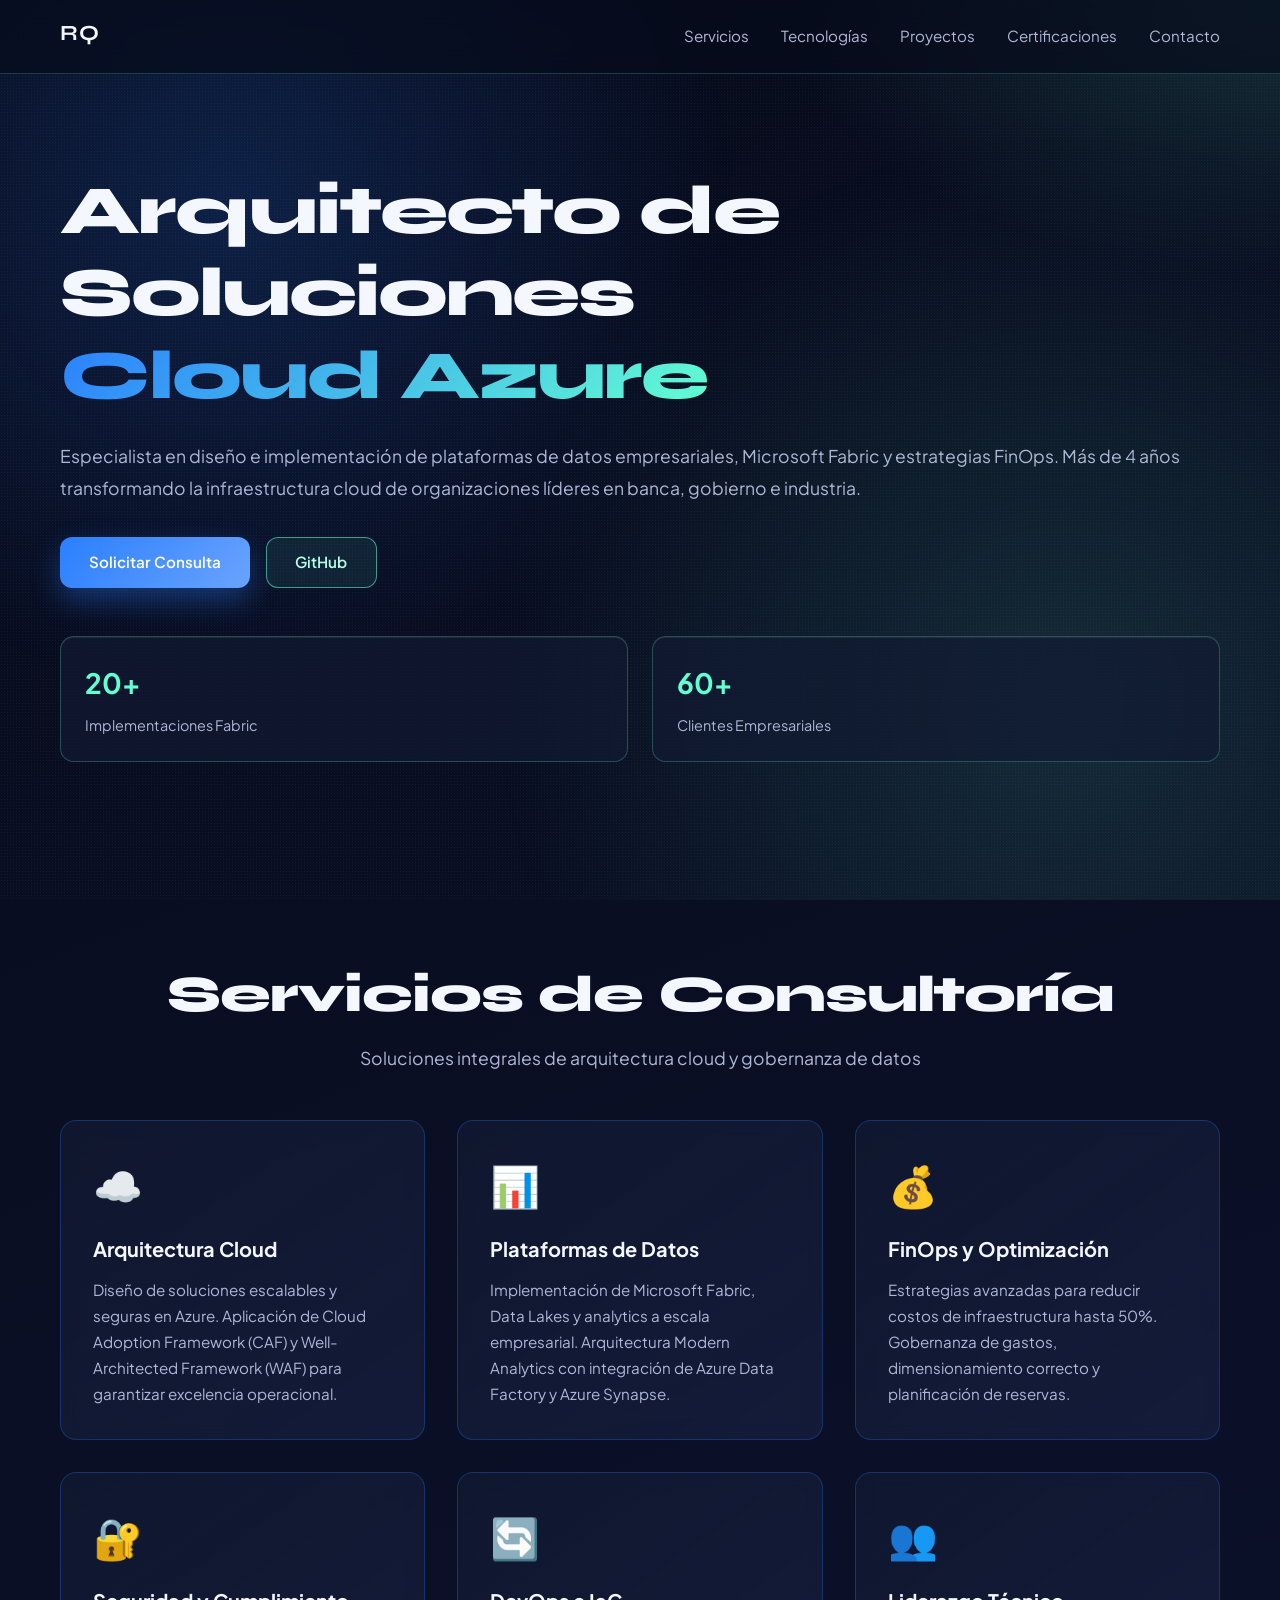
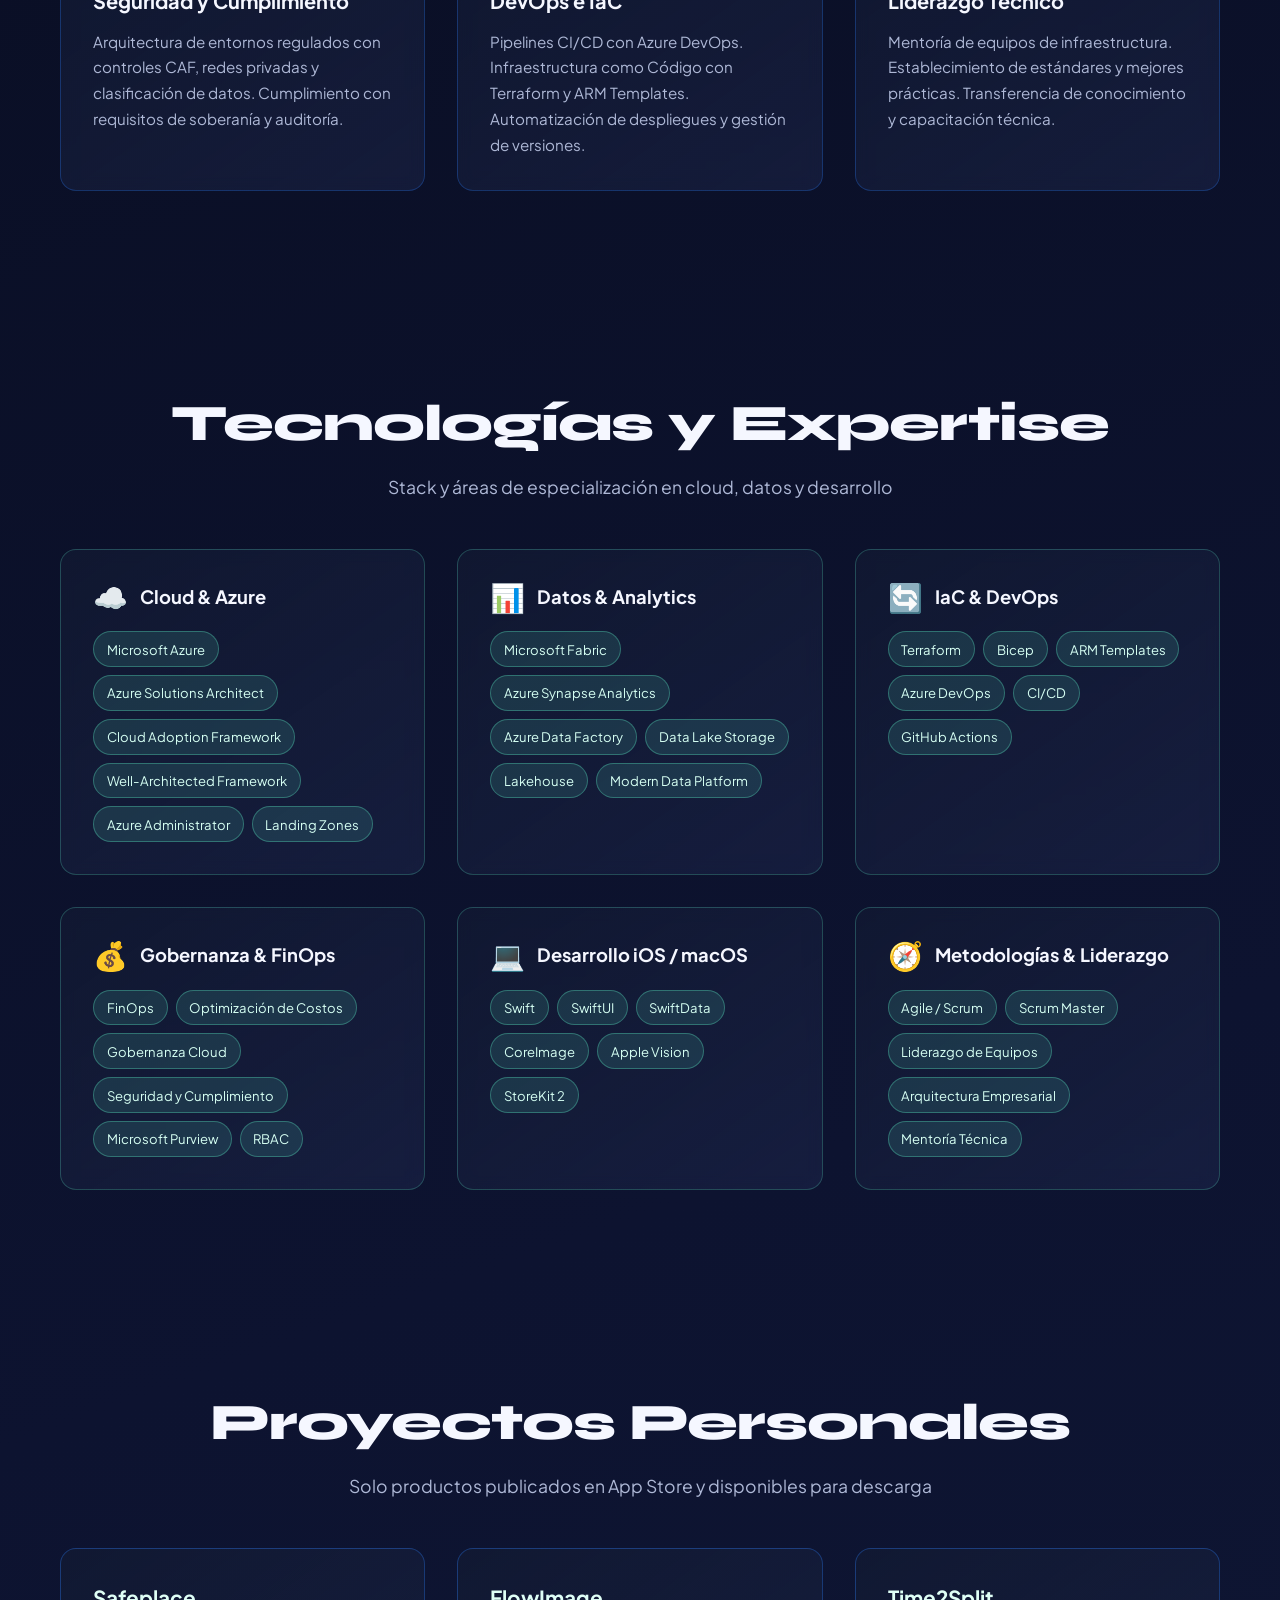
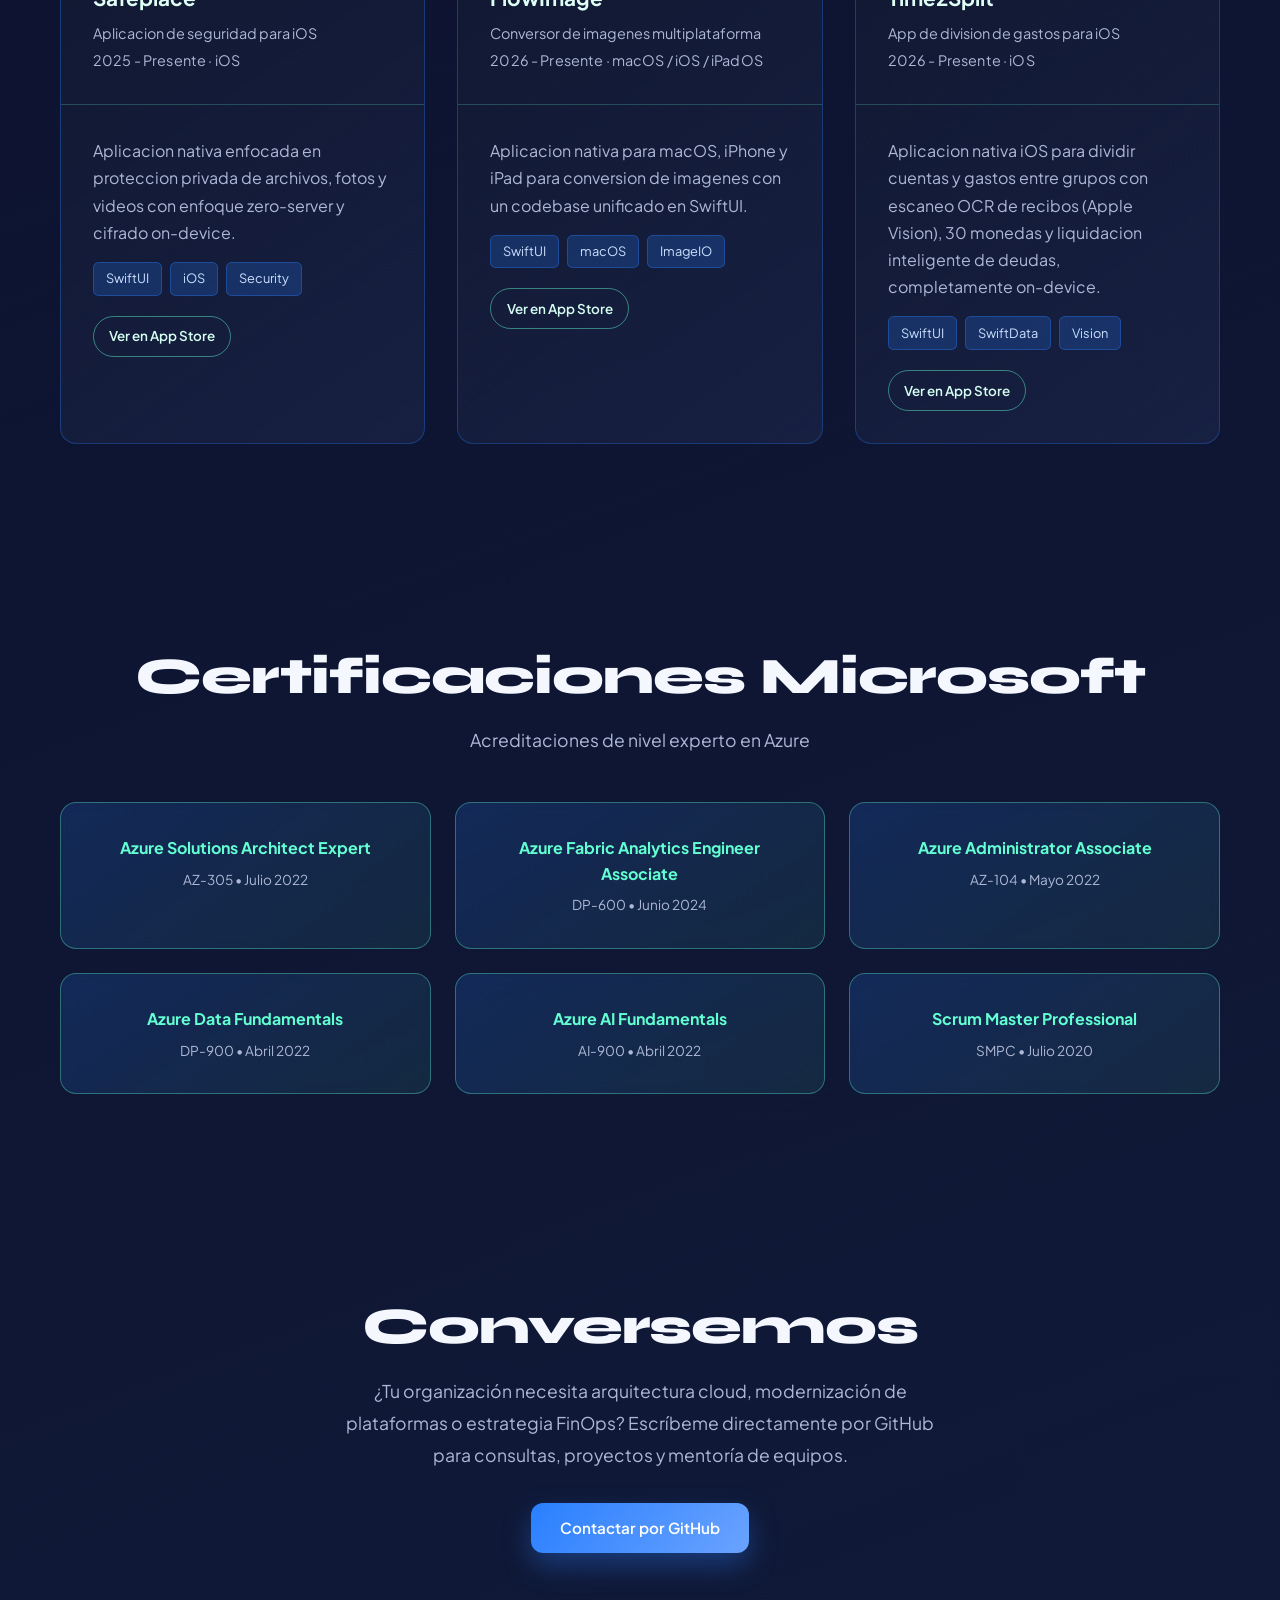
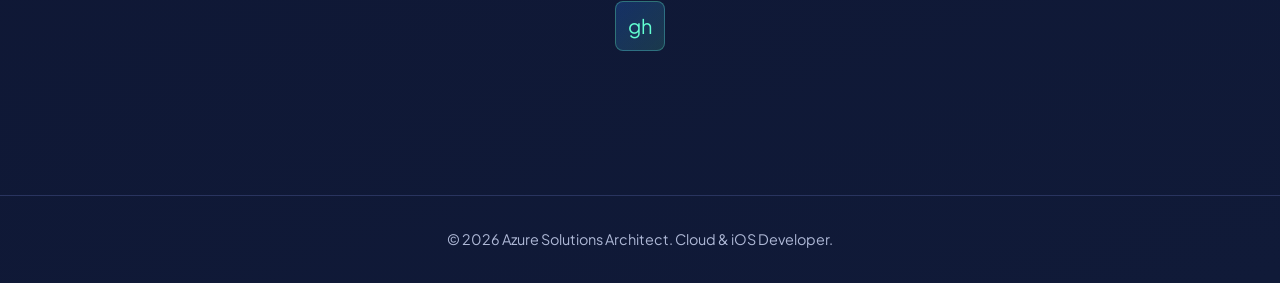
==== index.html @ e4e9d20b "Portfolio - Azure Solutions Architect & iOS Developer" ====
<!DOCTYPE html>
<html lang="es">
<head>
    <meta charset="UTF-8">
    <meta name="viewport" content="width=device-width, initial-scale=1.0">
    <meta name="description" content="Azure Solutions Architect. Diseño de plataformas de datos, Microsoft Fabric, FinOps y estrategia cloud empresarial.">
    <meta name="keywords" content="Azure, Cloud Architecture, Microsoft Fabric, Data Platform, FinOps, Cloud Consultant, Consultor Azure">
    <meta name="author" content="Rodriqe">
    <meta name="robots" content="index, follow">

    <title>Azure Solutions Architect | Cloud &amp; iOS Developer</title>
    <link rel="preconnect" href="https://fonts.googleapis.com">
    <link rel="preconnect" href="https://fonts.gstatic.com" crossorigin>
    <link href="https://fonts.googleapis.com/css2?family=Plus+Jakarta+Sans:wght@400;500;600;700;800&family=Syne:wght@600;700;800&display=swap" rel="stylesheet">
    <link rel="stylesheet" href="assets/css/styles.css">
</head>
<body>
    <a href="#services" class="skip-link">Saltar al contenido principal</a>
    <!-- Navigation -->
    <header>
        <div class="container">
            <nav aria-label="Navegacion principal">
                <a href="#" class="logo">RQ</a>
                <ul>
                    <li><a href="#services">Servicios</a></li>
                    <li><a href="#tech">Tecnologías</a></li>
                    <li><a href="#projects">Proyectos</a></li>
                    <li><a href="#certs">Certificaciones</a></li>
                    <li><a href="#contact">Contacto</a></li>
                </ul>
            </nav>
        </div>
    </header>

    <!-- Hero Section -->
    <section class="hero">
        <div class="container hero-grid">
            <div class="hero-content fade-in">
                <h1>
                    Arquitecto de Soluciones <span class="highlight">Cloud Azure</span>
                </h1>
                <p class="hero-description">
                    Especialista en diseño e implementación de plataformas de datos empresariales, Microsoft Fabric y estrategias FinOps. Más de 4 años transformando la infraestructura cloud de organizaciones líderes en banca, gobierno e industria.
                </p>
                <div class="cta-buttons">
                    <a href="#contact" class="btn btn-primary">Solicitar Consulta</a>
                    <a href="https://github.com/Rodriqe" class="btn btn-secondary" target="_blank" rel="noopener noreferrer">GitHub</a>
                </div>
                <div class="stats">
                    <div class="stat">
                        <div class="stat-number">20+</div>
                        <div class="stat-label">Implementaciones Fabric</div>
                    </div>
                    <div class="stat">
                        <div class="stat-number">60+</div>
                        <div class="stat-label">Clientes Empresariales</div>
                    </div>
                </div>
            </div>
        </div>
    </section>

    <!-- Services Section -->
    <section class="services" id="services">
        <div class="container">
            <h2 class="section-title">Servicios de Consultoría</h2>
            <p class="section-subtitle">Soluciones integrales de arquitectura cloud y gobernanza de datos</p>
            
            <div class="services-grid" id="servicesGrid">
                <!-- Generado por JavaScript desde config.json -->
            </div>
        </div>
    </section>

    <!-- Tech Stack Section -->
    <section class="tech" id="tech">
        <div class="container">
            <h2 class="section-title">Tecnologías y Expertise</h2>
            <p class="section-subtitle">Stack y áreas de especialización en cloud, datos y desarrollo</p>

            <div class="tech-grid" id="techGrid">
                <!-- Generado por JavaScript desde config.js -->
            </div>
        </div>
    </section>

    <!-- Projects Section -->
    <section class="projects" id="projects">
        <div class="container">
            <h2 class="section-title">Proyectos Personales</h2>
            <p class="section-subtitle">Solo productos publicados en App Store y disponibles para descarga</p>
            
            <div class="projects-grid" id="projectsGrid">
                <!-- Generado por JavaScript desde config.json -->
            </div>
        </div>
    </section>

    <!-- Certifications Section -->
    <section class="certifications" id="certs">
        <div class="container">
            <h2 class="section-title">Certificaciones Microsoft</h2>
            <p class="section-subtitle">Acreditaciones de nivel experto en Azure</p>
            
            <div class="certs-grid" id="certsGrid">
                <!-- Generado por JavaScript desde config.json -->
            </div>
        </div>
    </section>

    <!-- Contact Section -->
    <section class="contact" id="contact">
        <div class="container">
            <div class="contact-content fade-in">
                <h2 class="section-title">Conversemos</h2>
                <p>
                    ¿Tu organización necesita arquitectura cloud, modernización de plataformas o estrategia FinOps? Escríbeme directamente por GitHub para consultas, proyectos y mentoría de equipos.
                </p>
                <div class="cta-buttons contact-actions">
                    <a href="https://github.com/Rodriqe" class="btn btn-primary" target="_blank" rel="noopener noreferrer">Contactar por GitHub</a>
                </div>
                <div class="social-links">
                    <a href="https://github.com/Rodriqe" class="social-link" title="GitHub" target="_blank" rel="noopener noreferrer">gh</a>
                </div>
            </div>
        </div>
    </section>

    <!-- Footer -->
    <footer>
        <div class="container">
            <p>&copy; 2026 Azure Solutions Architect. Cloud &amp; iOS Developer.</p>
        </div>
    </footer>

    <script src="assets/js/config.js"></script>
    <script src="assets/js/main.js"></script>
</body>
</html>
---- assets/css/styles.css ----
/* ============================================
   CSS VARIABLES & RESET
   ============================================ */

:root {
    --primary: #2a7fff;
    --primary-light: #6aa3ff;
    --accent: #63ffd2;
    --dark-bg: #070b1b;
    --dark-card: #121a33;
    --dark-border: #29345f;
    --text-primary: #f5f7ff;
    --text-secondary: #aeb8d6;
    --success: #10b981;
    --danger: #ef4444;
}

* {
    margin: 0;
    padding: 0;
    box-sizing: border-box;
}

html {
    scroll-behavior: smooth;
}

body {
    font-family: 'Plus Jakarta Sans', 'Segoe UI', sans-serif;
    background:
        radial-gradient(1000px 600px at 10% -10%, rgba(42, 127, 255, 0.25), transparent 60%),
        radial-gradient(900px 500px at 100% 0%, rgba(99, 255, 210, 0.14), transparent 55%),
        linear-gradient(160deg, var(--dark-bg) 0%, #0d1330 55%, #101a38 100%);
    color: var(--text-primary);
    line-height: 1.6;
    overflow-x: hidden;
}

/* Decorative background elements */
body::before {
    content: '';
    position: fixed;
    top: 0;
    left: 0;
    width: 100%;
    height: 100%;
    background:
        radial-gradient(circle at 18% 22%, rgba(42, 127, 255, 0.18) 0%, transparent 40%),
        radial-gradient(circle at 83% 78%, rgba(99, 255, 210, 0.12) 0%, transparent 45%);
    pointer-events: none;
    z-index: 0;
}

body::after {
    content: '';
    position: fixed;
    inset: 0;
    pointer-events: none;
    opacity: 0.08;
    z-index: 0;
    background-image: radial-gradient(rgba(255, 255, 255, 0.6) 0.4px, transparent 0.4px);
    background-size: 3px 3px;
}

.container {
    position: relative;
    z-index: 2;
    max-width: 1200px;
    margin: 0 auto;
    padding: 0 20px;
}

.skip-link {
    position: absolute;
    top: -48px;
    left: 12px;
    z-index: 200;
    background: #ffffff;
    color: #111827;
    padding: 10px 14px;
    border-radius: 8px;
    text-decoration: none;
    font-weight: 700;
}

.skip-link:focus {
    top: 12px;
}

:focus-visible {
    outline: 3px solid var(--accent);
    outline-offset: 3px;
}

/* ============================================
   HEADER & NAVIGATION
   ============================================ */

header {
    position: sticky;
    top: 0;
    z-index: 100;
    background: rgba(7, 11, 27, 0.68);
    -webkit-backdrop-filter: blur(14px);
    backdrop-filter: blur(14px);
    border-bottom: 1px solid rgba(99, 255, 210, 0.2);
    padding: 1rem 0;
}

nav {
    display: flex;
    justify-content: space-between;
    align-items: center;
    gap: 2rem;
}

.logo {
    font-family: 'Syne', sans-serif;
    font-size: 1.35rem;
    font-weight: 700;
    color: var(--text-primary);
    text-decoration: none;
    letter-spacing: 0.06em;
}

nav ul {
    display: flex;
    list-style: none;
    gap: 2rem;
}

nav a {
    color: var(--text-secondary);
    text-decoration: none;
    font-size: 0.95rem;
    transition: color 0.3s ease;
    border-bottom: 2px solid transparent;
    padding-bottom: 0.25rem;
}

nav a:hover {
    color: var(--accent);
    border-bottom-color: var(--accent);
}

.hero-content h1,
.section-title {
    font-family: 'Syne', 'Plus Jakarta Sans', sans-serif;
}

/* ============================================
   HERO SECTION
   ============================================ */

.hero {
    padding: 6rem 0;
}

.hero-grid {
    display: grid;
    grid-template-columns: 1fr;
    gap: 4rem;
    align-items: center;
}

.hero-content h1 {
    font-size: clamp(2.2rem, 5.5vw, 4.3rem);
    line-height: 1.2;
    margin-bottom: 1.5rem;
    font-weight: 800;
    letter-spacing: -0.03em;
    max-width: 12ch;
}

.hero-content h1 .highlight {
    background: linear-gradient(135deg, var(--primary), var(--accent));
    -webkit-background-clip: text;
    -webkit-text-fill-color: transparent;
    background-clip: text;
}

.hero-description {
    font-size: 1.1rem;
    color: var(--text-secondary);
    margin-bottom: 2rem;
    line-height: 1.8;
}

.cta-buttons {
    display: flex;
    gap: 1rem;
    margin-bottom: 3rem;
    flex-wrap: wrap;
}

.btn {
    padding: 0.8rem 1.8rem;
    border-radius: 0.75rem;
    text-decoration: none;
    font-weight: 600;
    font-size: 0.95rem;
    cursor: pointer;
    border: none;
    transition: all 0.3s ease;
    display: inline-flex;
    align-items: center;
    gap: 0.5rem;
}

.btn-primary {
    background: linear-gradient(130deg, var(--primary), var(--primary-light));
    color: white;
    box-shadow: 0 12px 28px rgba(42, 127, 255, 0.35);
}

.btn-primary:hover {
    transform: translateY(-2px);
    box-shadow: 0 6px 30px rgba(0, 120, 212, 0.4);
}

.btn-secondary {
    background: rgba(99, 255, 210, 0.08);
    border: 1px solid rgba(99, 255, 210, 0.55);
    color: #b7ffe8;
}

.btn-secondary:hover {
    background: rgba(80, 230, 255, 0.1);
    transform: translateY(-2px);
}

.stats {
    display: grid;
    grid-template-columns: 1fr 1fr;
    gap: 1.5rem;
    margin-top: 2rem;
}

.stat {
    background: rgba(18, 26, 51, 0.7);
    border: 1px solid rgba(99, 255, 210, 0.24);
    padding: 1.5rem;
    border-radius: 0.85rem;
    -webkit-backdrop-filter: blur(8px);
    backdrop-filter: blur(8px);
    box-shadow: inset 0 1px 0 rgba(255, 255, 255, 0.08);
}

.stat-number {
    font-size: 1.75rem;
    font-weight: 700;
    color: var(--accent);
    margin-bottom: 0.5rem;
}

.stat-label {
    font-size: 0.9rem;
    color: var(--text-secondary);
}

/* ============================================
   SECTION TITLES
   ============================================ */

.section-title {
    font-size: clamp(1.8rem, 4.2vw, 3.2rem);
    font-weight: 800;
    margin-bottom: 0.5rem;
    text-align: center;
    letter-spacing: -0.02em;
}

.section-subtitle {
    text-align: center;
    color: var(--text-secondary);
    margin-bottom: 3rem;
    font-size: 1.1rem;
}

/* ============================================
   SERVICES SECTION
   ============================================ */

.services {
    padding: 6rem 0;
}

.services-grid {
    display: grid;
    grid-template-columns: repeat(auto-fit, minmax(300px, 1fr));
    gap: 2rem;
}

.service-card {
    background: linear-gradient(145deg, rgba(18, 26, 51, 0.74) 0%, rgba(41, 52, 95, 0.32) 100%);
    border: 1px solid rgba(42, 127, 255, 0.28);
    border-radius: 1rem;
    padding: 2rem;
    -webkit-backdrop-filter: blur(8px);
    backdrop-filter: blur(8px);
    transition: all 0.3s ease;
    position: relative;
    overflow: hidden;
}

.service-card::before {
    content: '';
    position: absolute;
    top: -50%;
    right: -50%;
    width: 200px;
    height: 200px;
    background: radial-gradient(circle, rgba(0, 120, 212, 0.1) 0%, transparent 70%);
    border-radius: 50%;
    opacity: 0;
    transition: opacity 0.3s ease;
}

.service-card:hover::before {
    opacity: 1;
}

.service-card:hover {
    border-color: var(--accent);
    transform: translateY(-8px);
    box-shadow: 0 22px 45px rgba(5, 12, 32, 0.42);
}

.service-icon {
    font-size: 2.5rem;
    margin-bottom: 1rem;
    position: relative;
    z-index: 1;
}

.service-card h3 {
    font-size: 1.25rem;
    margin-bottom: 0.75rem;
    position: relative;
    z-index: 1;
}

.service-card p {
    color: var(--text-secondary);
    font-size: 0.95rem;
    line-height: 1.7;
    position: relative;
    z-index: 1;
}

/* ============================================
   TECH STACK SECTION
   ============================================ */

.tech {
    padding: 6rem 0;
}

.tech-grid {
    display: grid;
    grid-template-columns: repeat(auto-fit, minmax(300px, 1fr));
    gap: 2rem;
}

.tech-card {
    background: linear-gradient(145deg, rgba(18, 26, 51, 0.74) 0%, rgba(41, 52, 95, 0.32) 100%);
    border: 1px solid rgba(99, 255, 210, 0.22);
    border-radius: 1rem;
    padding: 2rem;
    -webkit-backdrop-filter: blur(8px);
    backdrop-filter: blur(8px);
    transition: all 0.3s ease;
}

.tech-card:hover {
    border-color: var(--accent);
    transform: translateY(-6px);
    box-shadow: 0 22px 45px rgba(5, 12, 32, 0.42);
}

.tech-card-header {
    display: flex;
    align-items: center;
    gap: 0.75rem;
    margin-bottom: 1.25rem;
}

.tech-icon {
    font-size: 1.75rem;
    line-height: 1;
}

.tech-card-header h3 {
    font-size: 1.15rem;
    color: var(--text-primary);
}

.tech-pills {
    display: flex;
    flex-wrap: wrap;
    gap: 0.5rem;
}

.tech-pill {
    background: rgba(99, 255, 210, 0.12);
    color: #d6fff3;
    padding: 0.4rem 0.8rem;
    border-radius: 999px;
    font-size: 0.82rem;
    border: 1px solid rgba(99, 255, 210, 0.3);
    transition: all 0.25s ease;
}

.tech-pill:hover {
    background: rgba(99, 255, 210, 0.22);
    border-color: var(--accent);
}

/* ============================================
   PROJECTS SECTION
   ============================================ */

.projects {
    padding: 6rem 0;
}

.projects-grid {
    display: grid;
    grid-template-columns: repeat(auto-fit, minmax(350px, 1fr));
    gap: 2rem;
}

.project-card {
    background: linear-gradient(145deg, rgba(18, 26, 51, 0.82) 0%, rgba(41, 52, 95, 0.35) 100%);
    border: 1px solid rgba(42, 127, 255, 0.32);
    border-radius: 1rem;
    overflow: hidden;
    transition: all 0.3s ease;
    display: flex;
    flex-direction: column;
}

.project-card:hover {
    border-color: var(--accent);
    transform: translateY(-8px);
    box-shadow: 0 20px 45px rgba(7, 17, 44, 0.55);
}

.project-header {
    padding: 2rem;
    border-bottom: 1px solid rgba(99, 255, 210, 0.22);
}

.project-header h3 {
    font-size: 1.3rem;
    margin-bottom: 0.5rem;
    color: #dffff6;
}

.project-header p {
    color: var(--text-secondary);
    font-size: 0.9rem;
}

.project-body {
    padding: 2rem;
    flex: 1;
}

.project-body p {
    color: var(--text-secondary);
    line-height: 1.7;
    margin-bottom: 1rem;
}

.project-tags {
    display: flex;
    flex-wrap: wrap;
    gap: 0.5rem;
    margin-top: 1rem;
}

.project-meta {
    color: var(--text-secondary);
    font-size: 0.86rem;
    margin-top: 0.25rem;
    letter-spacing: 0.01em;
}

.project-actions {
    display: flex;
    gap: 0.7rem;
    margin-top: 1.25rem;
}

.project-link {
    display: inline-flex;
    align-items: center;
    justify-content: center;
    padding: 0.55rem 0.95rem;
    border: 1px solid rgba(99, 255, 210, 0.46);
    border-radius: 999px;
    color: #d6fff3;
    text-decoration: none;
    font-size: 0.84rem;
    font-weight: 600;
    transition: all 0.25s ease;
}

.project-link:hover {
    background: rgba(99, 255, 210, 0.14);
    transform: translateY(-1px);
}

.tag {
    background: rgba(42, 127, 255, 0.22);
    color: #cce0ff;
    padding: 0.35rem 0.75rem;
    border-radius: 0.35rem;
    font-size: 0.8rem;
    border: 1px solid rgba(42, 127, 255, 0.35);
}

/* ============================================
   CERTIFICATIONS SECTION
   ============================================ */

.certifications {
    padding: 6rem 0;
}

.certs-grid {
    display: grid;
    grid-template-columns: repeat(auto-fit, minmax(280px, 1fr));
    gap: 1.5rem;
}

.cert-badge {
    background: linear-gradient(145deg, rgba(42, 127, 255, 0.18) 0%, rgba(99, 255, 210, 0.08) 100%);
    border: 1px solid rgba(99, 255, 210, 0.34);
    border-radius: 1rem;
    padding: 2rem;
    text-align: center;
    -webkit-backdrop-filter: blur(4px);
    backdrop-filter: blur(4px);
    transition: all 0.3s ease;
}

.cert-badge:hover {
    background: linear-gradient(145deg, rgba(42, 127, 255, 0.28) 0%, rgba(99, 255, 210, 0.16) 100%);
    transform: scale(1.05);
}

.cert-badge h4 {
    color: var(--accent);
    margin-bottom: 0.5rem;
    font-size: 1rem;
}

.cert-badge p {
    color: var(--text-secondary);
    font-size: 0.85rem;
}

/* ============================================
   CONTACT SECTION
   ============================================ */

.contact {
    padding: 6rem 0;
    text-align: center;
}

.contact-content {
    max-width: 600px;
    margin: 0 auto;
}

.contact-content p {
    font-size: 1.1rem;
    color: var(--text-secondary);
    margin-bottom: 2rem;
    line-height: 1.8;
}

.contact-actions {
    justify-content: center;
}

.social-links {
    display: flex;
    justify-content: center;
    gap: 1.5rem;
    margin: 3rem 0;
}

.social-link {
    width: 50px;
    height: 50px;
    display: flex;
    align-items: center;
    justify-content: center;
    background: linear-gradient(135deg, rgba(42, 127, 255, 0.24), rgba(99, 255, 210, 0.14));
    border: 1px solid rgba(99, 255, 210, 0.3);
    border-radius: 0.5rem;
    color: var(--accent);
    text-decoration: none;
    transition: all 0.3s ease;
    font-size: 1.25rem;
}

.social-link:hover {
    background: linear-gradient(130deg, var(--primary), var(--primary-light));
    color: white;
    transform: translateY(-4px);
    border-color: var(--accent);
}

/* ============================================
   FOOTER
   ============================================ */

footer {
    padding: 2rem 0;
    border-top: 1px solid var(--dark-border);
    text-align: center;
    color: var(--text-secondary);
    font-size: 0.9rem;
}

/* ============================================
   ANIMATIONS
   ============================================ */

.fade-in {
    opacity: 0;
    animation: fadeInUp 0.8s ease forwards;
}

@keyframes fadeInUp {
    from {
        opacity: 0;
        transform: translateY(30px);
    }
    to {
        opacity: 1;
        transform: translateY(0);
    }
}

/* ============================================
   RESPONSIVE DESIGN
   ============================================ */

@media (max-width: 768px) {
    nav ul {
        gap: 1rem;
        font-size: 0.9rem;
    }

    .hero-grid {
        grid-template-columns: 1fr;
        padding: 4rem 0;
    }

    .hero-content h1 {
        max-width: none;
    }

    .cta-buttons {
        flex-direction: column;
    }

    .section-title {
        font-size: 2rem;
    }

    .services-grid,
    .projects-grid,
    .certs-grid {
        grid-template-columns: 1fr;
    }

    .stats {
        grid-template-columns: 1fr;
    }

    .social-links {
        gap: 1rem;
    }
}

@media (max-width: 480px) {
    .logo {
        font-size: 1rem;
    }

    nav ul {
        gap: 0.5rem;
        font-size: 0.8rem;
    }

    .hero-content h1 {
        font-size: 1.75rem;
    }

    .section-title {
        font-size: 1.5rem;
    }

    .btn {
        padding: 0.6rem 1.2rem;
        font-size: 0.85rem;
    }
}
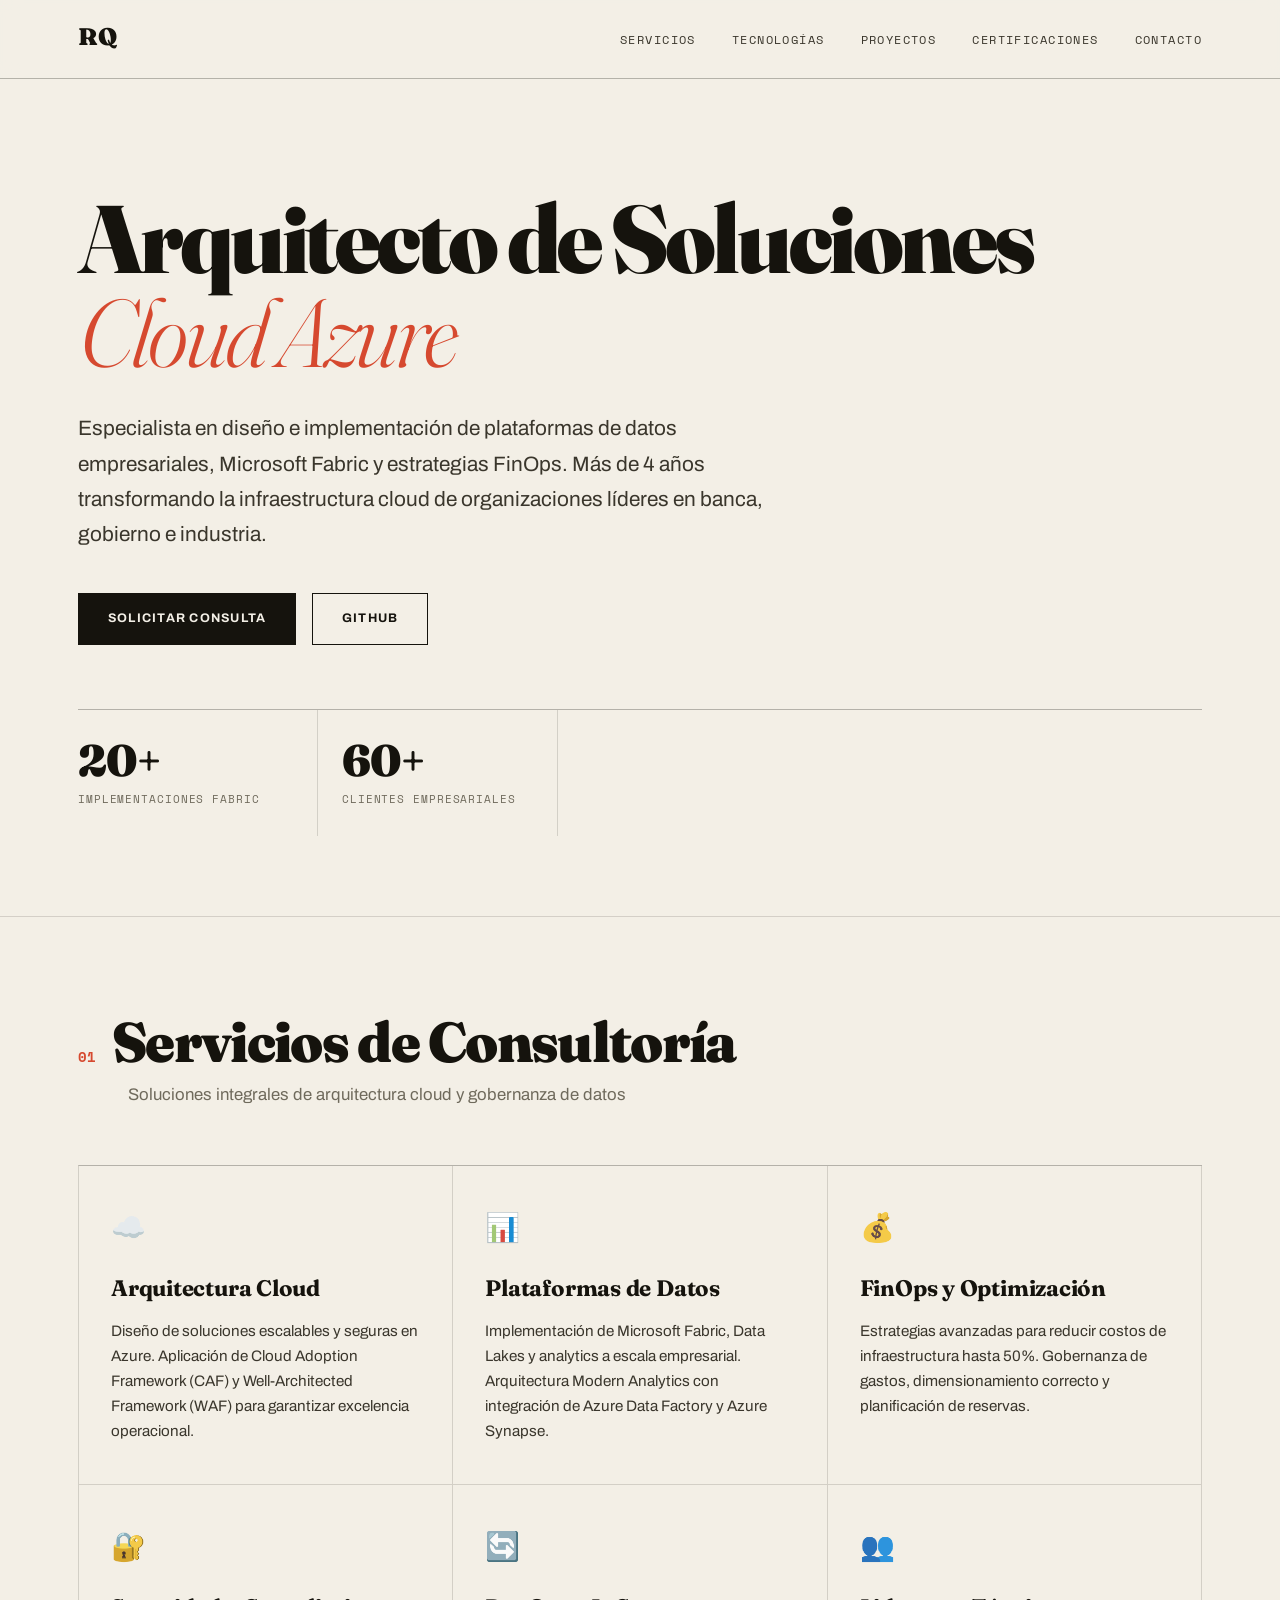
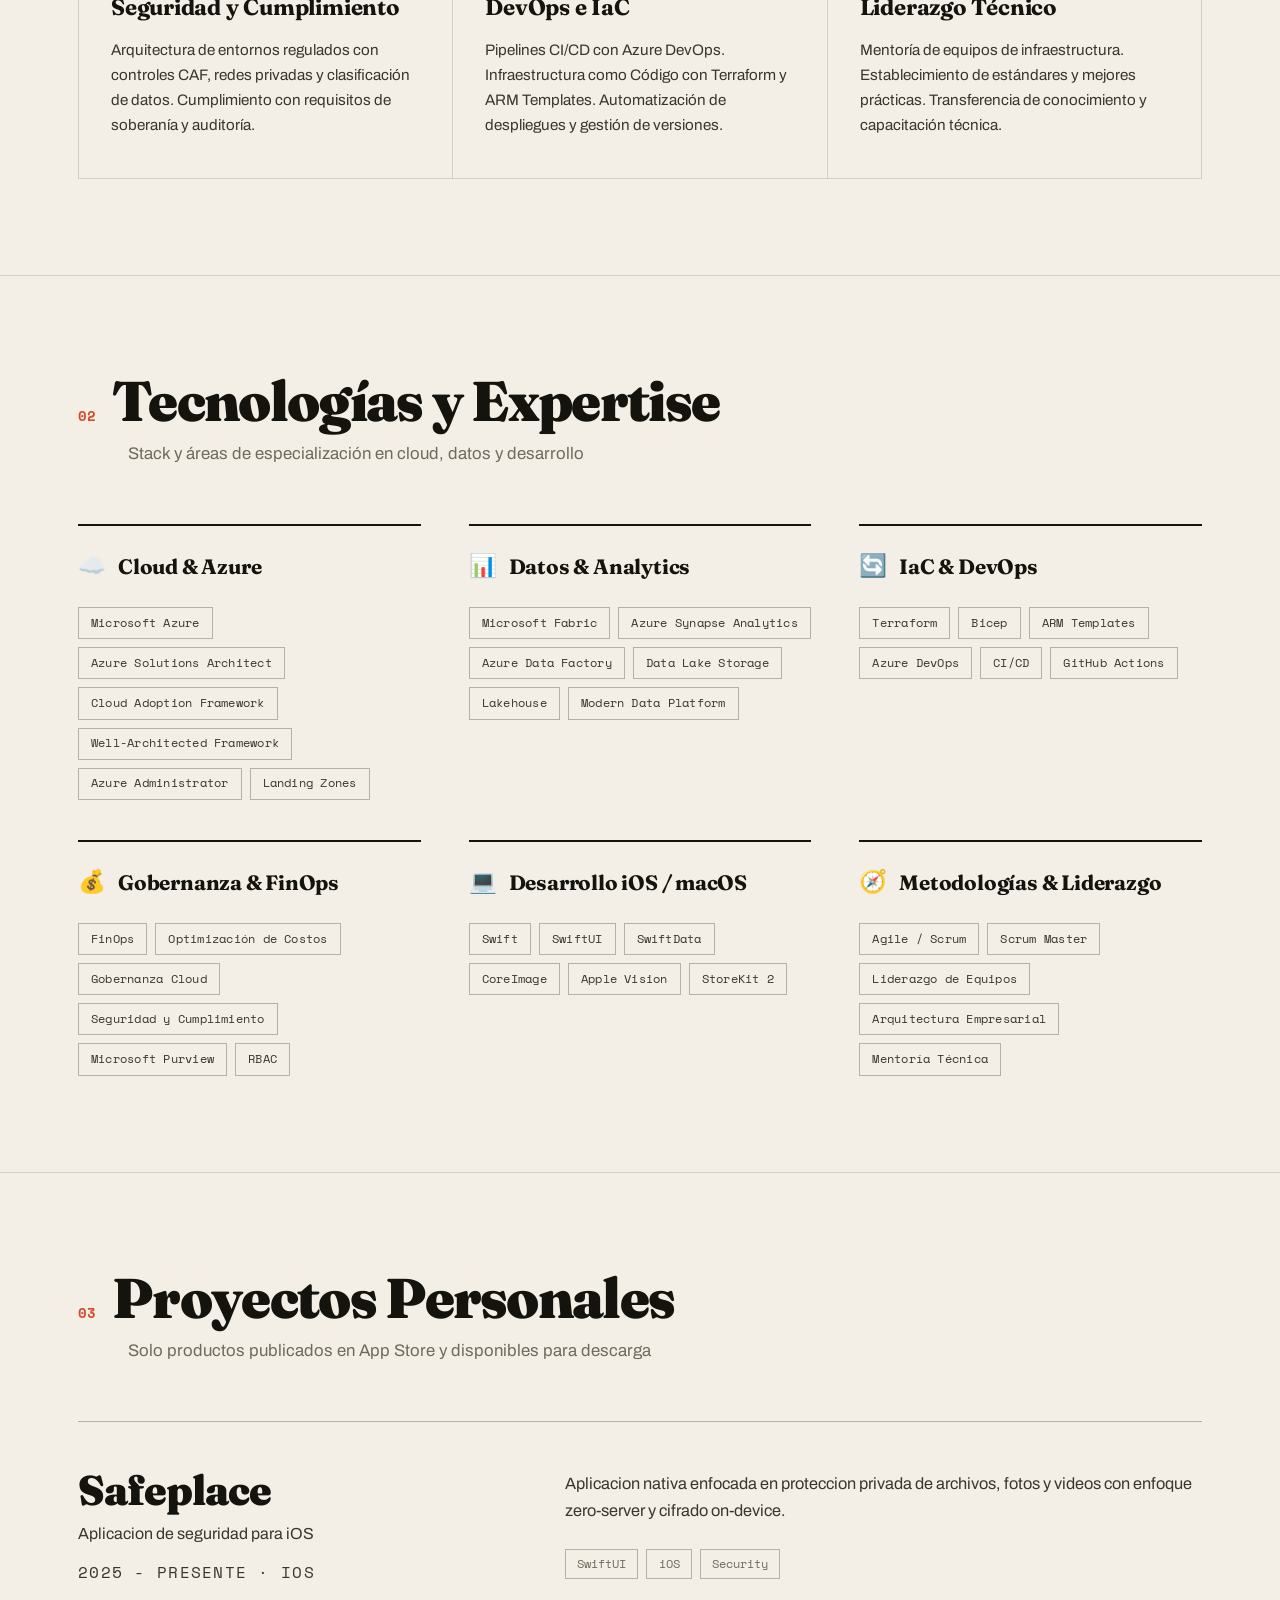
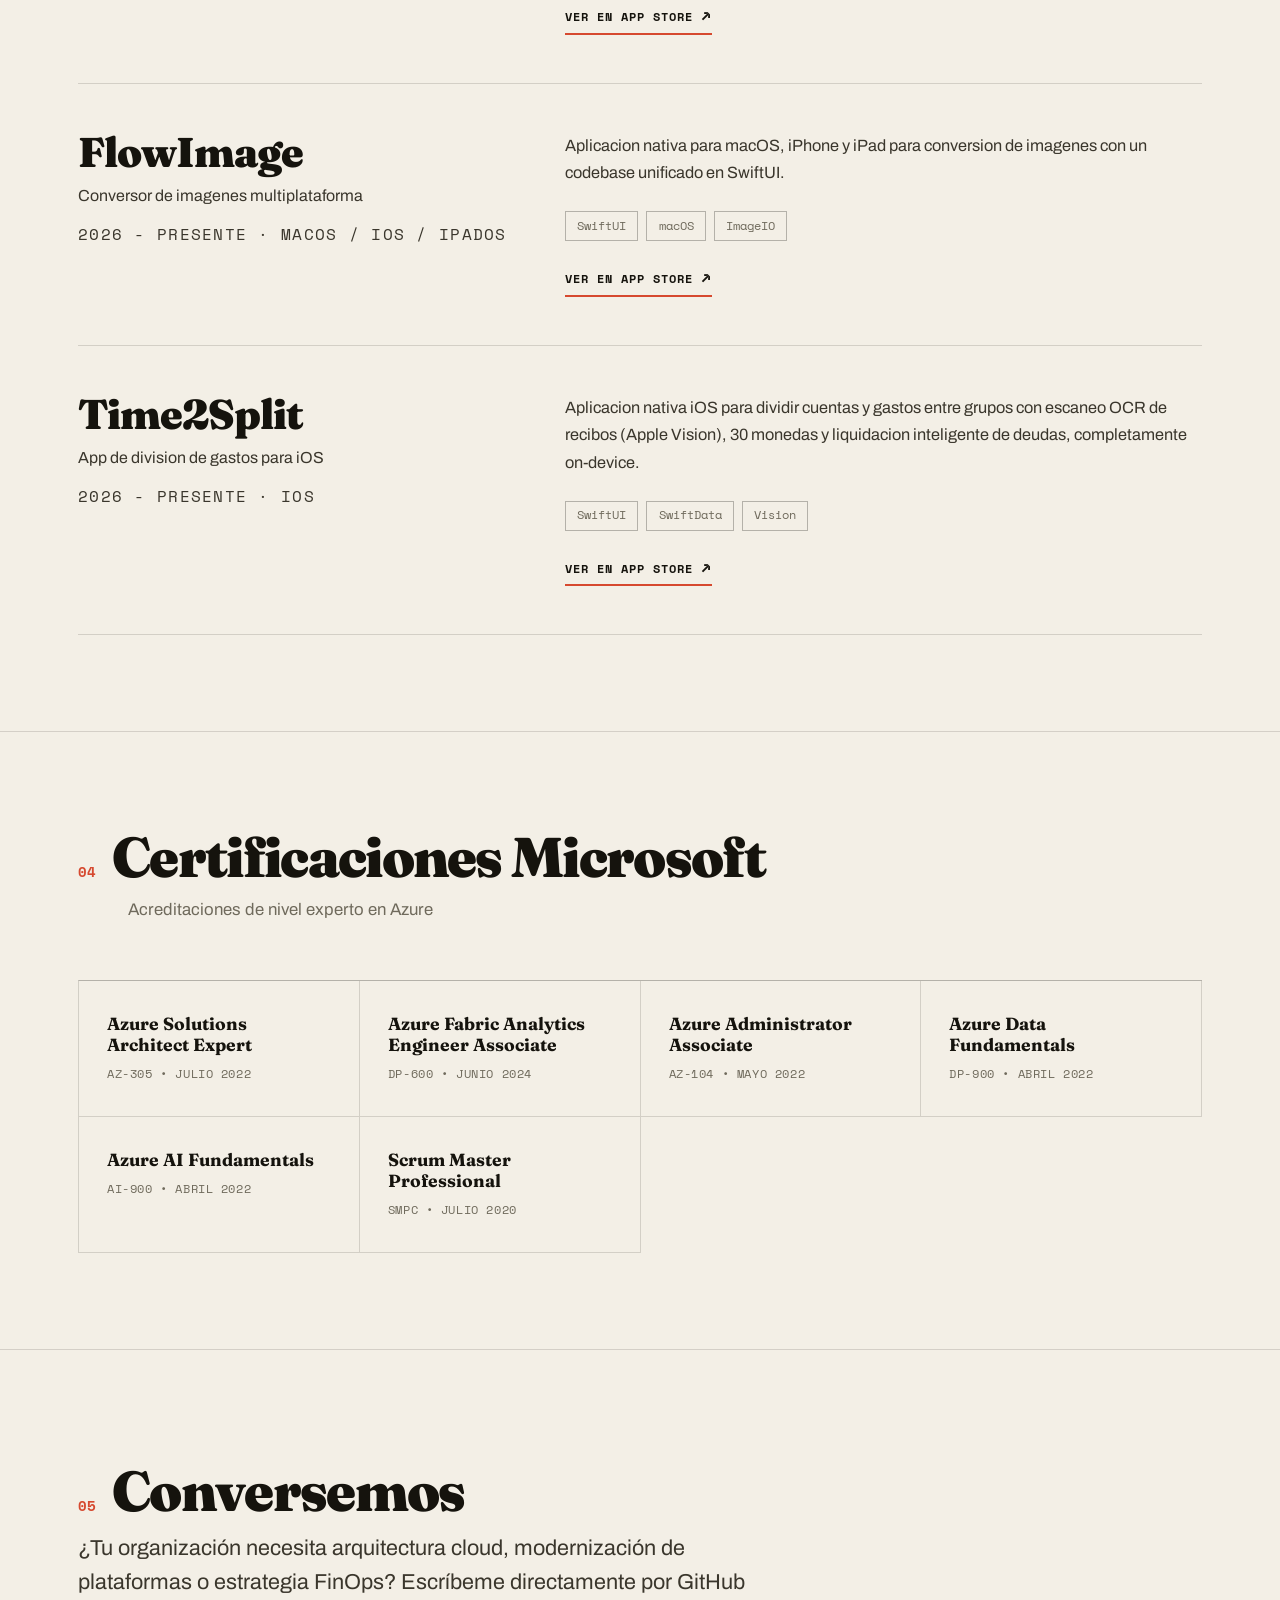
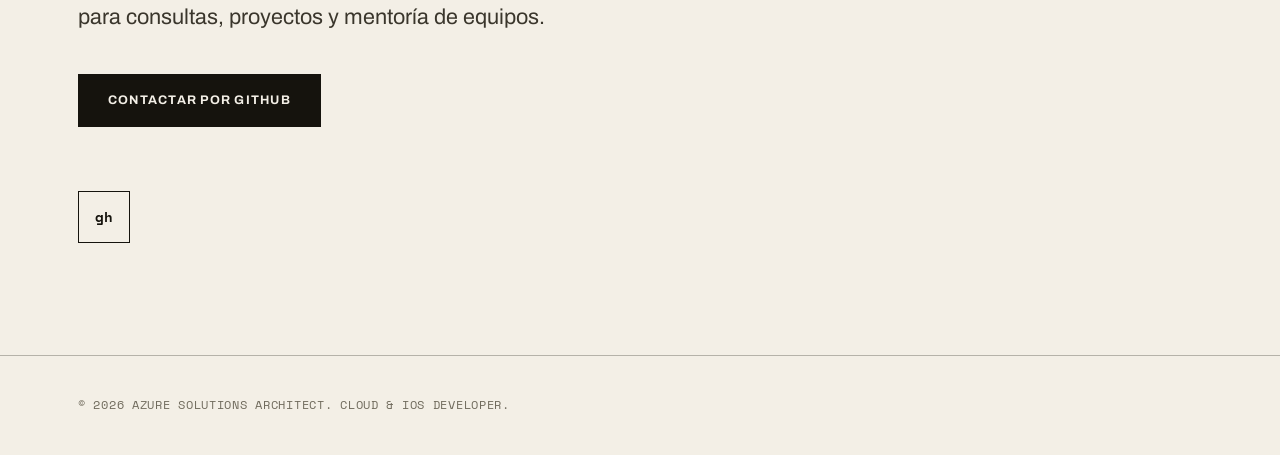
==== commit b3c5b037: "Redesign: editorial Swiss minimal aesthetic (light, serif display, mono accents)" ====
--- a/index.html
+++ b/index.html
@@ -11,7 +11,7 @@
     <title>Azure Solutions Architect | Cloud &amp; iOS Developer</title>
     <link rel="preconnect" href="https://fonts.googleapis.com">
     <link rel="preconnect" href="https://fonts.gstatic.com" crossorigin>
-    <link href="https://fonts.googleapis.com/css2?family=Plus+Jakarta+Sans:wght@400;500;600;700;800&family=Syne:wght@600;700;800&display=swap" rel="stylesheet">
+    <link href="https://fonts.googleapis.com/css2?family=Archivo:wght@400;500;600;700&family=Fraunces:ital,opsz,wght@0,9..144,300;0,9..144,700;0,9..144,900;1,9..144,300;1,9..144,700&family=Space+Mono:wght@400;700&display=swap" rel="stylesheet">
     <link rel="stylesheet" href="assets/css/styles.css">
 </head>
 <body>
--- a/assets/css/styles.css
+++ b/assets/css/styles.css
@@ -1,18 +1,24 @@
 /* ============================================
-   CSS VARIABLES & RESET
+   EDITORIAL SWISS / MINIMAL — Portfolio
+   Light paper aesthetic · serif display · mono accents
    ============================================ */
 
 :root {
-    --primary: #2a7fff;
-    --primary-light: #6aa3ff;
-    --accent: #63ffd2;
-    --dark-bg: #070b1b;
-    --dark-card: #121a33;
-    --dark-border: #29345f;
-    --text-primary: #f5f7ff;
-    --text-secondary: #aeb8d6;
-    --success: #10b981;
-    --danger: #ef4444;
+    /* Paper & ink */
+    --paper: #f3efe6;
+    --paper-2: #ece7da;
+    --card: #faf8f2;
+    --ink: #15130d;
+    --ink-soft: #3a362c;
+    --muted: #6f6a5c;
+    --line: rgba(21, 19, 13, 0.14);
+    --line-strong: rgba(21, 19, 13, 0.28);
+
+    /* Accent — editorial vermilion */
+    --accent: #d6492f;
+    --accent-ink: #b23a23;
+
+    --maxw: 1180px;
 }
 
 * {
@@ -26,69 +32,61 @@
 }
 
 body {
-    font-family: 'Plus Jakarta Sans', 'Segoe UI', sans-serif;
-    background:
-        radial-gradient(1000px 600px at 10% -10%, rgba(42, 127, 255, 0.25), transparent 60%),
-        radial-gradient(900px 500px at 100% 0%, rgba(99, 255, 210, 0.14), transparent 55%),
-        linear-gradient(160deg, var(--dark-bg) 0%, #0d1330 55%, #101a38 100%);
-    color: var(--text-primary);
+    font-family: 'Archivo', 'Helvetica Neue', Arial, sans-serif;
+    background: var(--paper);
+    color: var(--ink);
     line-height: 1.6;
     overflow-x: hidden;
-}
-
-/* Decorative background elements */
-body::before {
-    content: '';
-    position: fixed;
-    top: 0;
-    left: 0;
-    width: 100%;
-    height: 100%;
-    background:
-        radial-gradient(circle at 18% 22%, rgba(42, 127, 255, 0.18) 0%, transparent 40%),
-        radial-gradient(circle at 83% 78%, rgba(99, 255, 210, 0.12) 0%, transparent 45%);
-    pointer-events: none;
-    z-index: 0;
-}
-
+    -webkit-font-smoothing: antialiased;
+    text-rendering: optimizeLegibility;
+}
+
+/* Subtle paper grain */
 body::after {
     content: '';
     position: fixed;
     inset: 0;
     pointer-events: none;
-    opacity: 0.08;
     z-index: 0;
-    background-image: radial-gradient(rgba(255, 255, 255, 0.6) 0.4px, transparent 0.4px);
-    background-size: 3px 3px;
+    opacity: 0.035;
+    background-image: radial-gradient(var(--ink) 0.5px, transparent 0.5px);
+    background-size: 4px 4px;
 }
 
 .container {
     position: relative;
     z-index: 2;
-    max-width: 1200px;
+    max-width: var(--maxw);
     margin: 0 auto;
-    padding: 0 20px;
+    padding: 0 28px;
+}
+
+::selection {
+    background: var(--accent);
+    color: var(--paper);
 }
 
 .skip-link {
     position: absolute;
-    top: -48px;
-    left: 12px;
+    top: -56px;
+    left: 16px;
     z-index: 200;
-    background: #ffffff;
-    color: #111827;
-    padding: 10px 14px;
-    border-radius: 8px;
+    background: var(--ink);
+    color: var(--paper);
+    padding: 12px 16px;
     text-decoration: none;
     font-weight: 700;
+    font-size: 0.8rem;
+    text-transform: uppercase;
+    letter-spacing: 0.08em;
 }
 
 .skip-link:focus {
-    top: 12px;
+    top: 16px;
 }
 
 :focus-visible {
-    outline: 3px solid var(--accent);
+    outline: 2px solid var(--accent);
     outline-offset: 3px;
 }
 
@@ -100,11 +98,10 @@
     position: sticky;
     top: 0;
     z-index: 100;
-    background: rgba(7, 11, 27, 0.68);
-    -webkit-backdrop-filter: blur(14px);
-    backdrop-filter: blur(14px);
-    border-bottom: 1px solid rgba(99, 255, 210, 0.2);
-    padding: 1rem 0;
+    background: rgba(243, 239, 230, 0.86);
+    -webkit-backdrop-filter: blur(10px);
+    backdrop-filter: blur(10px);
+    border-bottom: 1px solid var(--line-strong);
 }
 
 nav {
@@ -112,40 +109,54 @@
     justify-content: space-between;
     align-items: center;
     gap: 2rem;
+    padding: 1.15rem 0;
 }
 
 .logo {
-    font-family: 'Syne', sans-serif;
-    font-size: 1.35rem;
-    font-weight: 700;
-    color: var(--text-primary);
+    font-family: 'Fraunces', Georgia, serif;
+    font-size: 1.5rem;
+    font-weight: 900;
+    color: var(--ink);
     text-decoration: none;
-    letter-spacing: 0.06em;
+    letter-spacing: -0.02em;
+    font-optical-sizing: auto;
 }
 
 nav ul {
     display: flex;
     list-style: none;
-    gap: 2rem;
+    gap: 2.25rem;
 }
 
 nav a {
-    color: var(--text-secondary);
+    font-family: 'Space Mono', monospace;
+    color: var(--ink-soft);
     text-decoration: none;
-    font-size: 0.95rem;
-    transition: color 0.3s ease;
-    border-bottom: 2px solid transparent;
-    padding-bottom: 0.25rem;
+    font-size: 0.74rem;
+    text-transform: uppercase;
+    letter-spacing: 0.12em;
+    transition: color 0.25s ease;
+    position: relative;
+    padding-bottom: 3px;
+}
+
+nav a::after {
+    content: '';
+    position: absolute;
+    left: 0;
+    bottom: 0;
+    width: 0;
+    height: 1.5px;
+    background: var(--accent);
+    transition: width 0.28s ease;
 }
 
 nav a:hover {
-    color: var(--accent);
-    border-bottom-color: var(--accent);
-}
-
-.hero-content h1,
-.section-title {
-    font-family: 'Syne', 'Plus Jakarta Sans', sans-serif;
+    color: var(--ink);
+}
+
+nav a:hover::after {
+    width: 100%;
 }
 
 /* ============================================
@@ -153,128 +164,156 @@
    ============================================ */
 
 .hero {
-    padding: 6rem 0;
+    padding: 7rem 0 5rem;
+    border-bottom: 1px solid var(--line);
 }
 
 .hero-grid {
     display: grid;
     grid-template-columns: 1fr;
-    gap: 4rem;
-    align-items: center;
+    gap: 3rem;
 }
 
 .hero-content h1 {
-    font-size: clamp(2.2rem, 5.5vw, 4.3rem);
-    line-height: 1.2;
-    margin-bottom: 1.5rem;
-    font-weight: 800;
-    letter-spacing: -0.03em;
-    max-width: 12ch;
+    font-family: 'Fraunces', Georgia, serif;
+    font-size: clamp(2.8rem, 8vw, 6rem);
+    line-height: 0.98;
+    margin-bottom: 2rem;
+    font-weight: 900;
+    letter-spacing: -0.035em;
+    font-optical-sizing: auto;
+    max-width: 16ch;
 }
 
 .hero-content h1 .highlight {
-    background: linear-gradient(135deg, var(--primary), var(--accent));
-    -webkit-background-clip: text;
-    -webkit-text-fill-color: transparent;
-    background-clip: text;
+    font-style: italic;
+    color: var(--accent);
+    font-weight: 300;
 }
 
 .hero-description {
-    font-size: 1.1rem;
-    color: var(--text-secondary);
-    margin-bottom: 2rem;
-    line-height: 1.8;
+    font-size: clamp(1.05rem, 2vw, 1.3rem);
+    color: var(--ink-soft);
+    margin-bottom: 2.5rem;
+    line-height: 1.7;
+    max-width: 60ch;
 }
 
 .cta-buttons {
     display: flex;
     gap: 1rem;
-    margin-bottom: 3rem;
+    margin-bottom: 4rem;
     flex-wrap: wrap;
 }
 
 .btn {
-    padding: 0.8rem 1.8rem;
-    border-radius: 0.75rem;
+    padding: 0.95rem 1.8rem;
     text-decoration: none;
-    font-weight: 600;
-    font-size: 0.95rem;
+    font-weight: 700;
+    font-size: 0.78rem;
+    text-transform: uppercase;
+    letter-spacing: 0.1em;
     cursor: pointer;
-    border: none;
-    transition: all 0.3s ease;
+    border: 1.5px solid var(--ink);
+    transition: all 0.25s ease;
     display: inline-flex;
     align-items: center;
     gap: 0.5rem;
 }
 
 .btn-primary {
-    background: linear-gradient(130deg, var(--primary), var(--primary-light));
-    color: white;
-    box-shadow: 0 12px 28px rgba(42, 127, 255, 0.35);
+    background: var(--ink);
+    color: var(--paper);
 }
 
 .btn-primary:hover {
-    transform: translateY(-2px);
-    box-shadow: 0 6px 30px rgba(0, 120, 212, 0.4);
+    background: var(--accent);
+    border-color: var(--accent);
+    color: var(--paper);
 }
 
 .btn-secondary {
-    background: rgba(99, 255, 210, 0.08);
-    border: 1px solid rgba(99, 255, 210, 0.55);
-    color: #b7ffe8;
+    background: transparent;
+    color: var(--ink);
 }
 
 .btn-secondary:hover {
-    background: rgba(80, 230, 255, 0.1);
-    transform: translateY(-2px);
+    background: var(--ink);
+    color: var(--paper);
 }
 
 .stats {
     display: grid;
-    grid-template-columns: 1fr 1fr;
-    gap: 1.5rem;
-    margin-top: 2rem;
+    grid-template-columns: repeat(2, minmax(0, 240px));
+    gap: 0;
+    border-top: 1px solid var(--line-strong);
 }
 
 .stat {
-    background: rgba(18, 26, 51, 0.7);
-    border: 1px solid rgba(99, 255, 210, 0.24);
-    padding: 1.5rem;
-    border-radius: 0.85rem;
-    -webkit-backdrop-filter: blur(8px);
-    backdrop-filter: blur(8px);
-    box-shadow: inset 0 1px 0 rgba(255, 255, 255, 0.08);
+    padding: 1.75rem 1.5rem 1.75rem 0;
+    border-right: 1px solid var(--line);
+    padding-left: 1.5rem;
+}
+
+.stat:first-child {
+    padding-left: 0;
 }
 
 .stat-number {
-    font-size: 1.75rem;
+    font-family: 'Fraunces', Georgia, serif;
+    font-size: 2.75rem;
+    font-weight: 900;
+    color: var(--ink);
+    line-height: 1;
+    margin-bottom: 0.5rem;
+    letter-spacing: -0.02em;
+}
+
+.stat-label {
+    font-family: 'Space Mono', monospace;
+    font-size: 0.7rem;
+    color: var(--muted);
+    text-transform: uppercase;
+    letter-spacing: 0.08em;
+}
+
+/* ============================================
+   SECTION TITLES (numbered, editorial)
+   ============================================ */
+
+body {
+    counter-reset: section;
+}
+
+.section-title {
+    font-family: 'Fraunces', Georgia, serif;
+    font-size: clamp(2rem, 5vw, 3.5rem);
+    font-weight: 900;
+    letter-spacing: -0.03em;
+    line-height: 1.02;
+    margin-bottom: 0.75rem;
+    display: flex;
+    align-items: baseline;
+    gap: 1rem;
+}
+
+.section-title::before {
+    counter-increment: section;
+    content: counter(section, decimal-leading-zero);
+    font-family: 'Space Mono', monospace;
+    font-size: 0.9rem;
     font-weight: 700;
     color: var(--accent);
-    margin-bottom: 0.5rem;
-}
-
-.stat-label {
-    font-size: 0.9rem;
-    color: var(--text-secondary);
-}
-
-/* ============================================
-   SECTION TITLES
-   ============================================ */
-
-.section-title {
-    font-size: clamp(1.8rem, 4.2vw, 3.2rem);
-    font-weight: 800;
-    margin-bottom: 0.5rem;
-    text-align: center;
-    letter-spacing: -0.02em;
+    letter-spacing: 0;
+    -webkit-text-fill-color: var(--accent);
 }
 
 .section-subtitle {
-    text-align: center;
-    color: var(--text-secondary);
-    margin-bottom: 3rem;
-    font-size: 1.1rem;
+    color: var(--muted);
+    margin-bottom: 3.5rem;
+    font-size: 1.05rem;
+    max-width: 60ch;
+    padding-left: calc(0.9rem + 1rem + 2ch);
 }
 
 /* ============================================
@@ -283,69 +322,48 @@
 
 .services {
     padding: 6rem 0;
+    border-bottom: 1px solid var(--line);
 }
 
 .services-grid {
     display: grid;
-    grid-template-columns: repeat(auto-fit, minmax(300px, 1fr));
-    gap: 2rem;
+    grid-template-columns: repeat(auto-fit, minmax(290px, 1fr));
+    gap: 0;
+    border-top: 1px solid var(--line-strong);
+    border-left: 1px solid var(--line);
 }
 
 .service-card {
-    background: linear-gradient(145deg, rgba(18, 26, 51, 0.74) 0%, rgba(41, 52, 95, 0.32) 100%);
-    border: 1px solid rgba(42, 127, 255, 0.28);
-    border-radius: 1rem;
-    padding: 2rem;
-    -webkit-backdrop-filter: blur(8px);
-    backdrop-filter: blur(8px);
-    transition: all 0.3s ease;
+    padding: 2.5rem 2rem;
+    border-right: 1px solid var(--line);
+    border-bottom: 1px solid var(--line);
+    background: transparent;
+    transition: background 0.3s ease;
     position: relative;
-    overflow: hidden;
-}
-
-.service-card::before {
-    content: '';
-    position: absolute;
-    top: -50%;
-    right: -50%;
-    width: 200px;
-    height: 200px;
-    background: radial-gradient(circle, rgba(0, 120, 212, 0.1) 0%, transparent 70%);
-    border-radius: 50%;
-    opacity: 0;
-    transition: opacity 0.3s ease;
-}
-
-.service-card:hover::before {
-    opacity: 1;
 }
 
 .service-card:hover {
-    border-color: var(--accent);
-    transform: translateY(-8px);
-    box-shadow: 0 22px 45px rgba(5, 12, 32, 0.42);
+    background: var(--card);
 }
 
 .service-icon {
-    font-size: 2.5rem;
-    margin-bottom: 1rem;
-    position: relative;
-    z-index: 1;
+    font-size: 1.75rem;
+    margin-bottom: 1.25rem;
+    filter: grayscale(0.2);
 }
 
 .service-card h3 {
-    font-size: 1.25rem;
+    font-family: 'Fraunces', Georgia, serif;
+    font-size: 1.4rem;
+    font-weight: 700;
     margin-bottom: 0.75rem;
-    position: relative;
-    z-index: 1;
+    letter-spacing: -0.01em;
 }
 
 .service-card p {
-    color: var(--text-secondary);
+    color: var(--ink-soft);
     font-size: 0.95rem;
-    line-height: 1.7;
-    position: relative;
-    z-index: 1;
+    line-height: 1.65;
 }
 
 /* ============================================
@@ -354,45 +372,39 @@
 
 .tech {
     padding: 6rem 0;
+    border-bottom: 1px solid var(--line);
 }
 
 .tech-grid {
     display: grid;
     grid-template-columns: repeat(auto-fit, minmax(300px, 1fr));
-    gap: 2rem;
+    gap: 2.5rem 3rem;
 }
 
 .tech-card {
-    background: linear-gradient(145deg, rgba(18, 26, 51, 0.74) 0%, rgba(41, 52, 95, 0.32) 100%);
-    border: 1px solid rgba(99, 255, 210, 0.22);
-    border-radius: 1rem;
-    padding: 2rem;
-    -webkit-backdrop-filter: blur(8px);
-    backdrop-filter: blur(8px);
-    transition: all 0.3s ease;
-}
-
-.tech-card:hover {
-    border-color: var(--accent);
-    transform: translateY(-6px);
-    box-shadow: 0 22px 45px rgba(5, 12, 32, 0.42);
+    padding-top: 1.5rem;
+    border-top: 2px solid var(--ink);
+    background: transparent;
 }
 
 .tech-card-header {
     display: flex;
     align-items: center;
     gap: 0.75rem;
-    margin-bottom: 1.25rem;
+    margin-bottom: 1.5rem;
 }
 
 .tech-icon {
-    font-size: 1.75rem;
+    font-size: 1.4rem;
     line-height: 1;
 }
 
 .tech-card-header h3 {
-    font-size: 1.15rem;
-    color: var(--text-primary);
+    font-family: 'Fraunces', Georgia, serif;
+    font-size: 1.3rem;
+    font-weight: 700;
+    color: var(--ink);
+    letter-spacing: -0.01em;
 }
 
 .tech-pills {
@@ -402,18 +414,20 @@
 }
 
 .tech-pill {
-    background: rgba(99, 255, 210, 0.12);
-    color: #d6fff3;
-    padding: 0.4rem 0.8rem;
-    border-radius: 999px;
-    font-size: 0.82rem;
-    border: 1px solid rgba(99, 255, 210, 0.3);
-    transition: all 0.25s ease;
+    font-family: 'Space Mono', monospace;
+    background: transparent;
+    color: var(--ink-soft);
+    padding: 0.35rem 0.75rem;
+    border: 1px solid var(--line-strong);
+    font-size: 0.74rem;
+    letter-spacing: 0.02em;
+    transition: all 0.22s ease;
 }
 
 .tech-pill:hover {
-    background: rgba(99, 255, 210, 0.22);
-    border-color: var(--accent);
+    background: var(--ink);
+    color: var(--paper);
+    border-color: var(--ink);
 }
 
 /* ============================================
@@ -422,103 +436,108 @@
 
 .projects {
     padding: 6rem 0;
+    border-bottom: 1px solid var(--line);
 }
 
 .projects-grid {
     display: grid;
-    grid-template-columns: repeat(auto-fit, minmax(350px, 1fr));
+    grid-template-columns: 1fr;
+    gap: 0;
+    border-top: 1px solid var(--line-strong);
+}
+
+.project-card {
+    display: grid;
+    grid-template-columns: 1fr 1.4fr;
     gap: 2rem;
-}
-
-.project-card {
-    background: linear-gradient(145deg, rgba(18, 26, 51, 0.82) 0%, rgba(41, 52, 95, 0.35) 100%);
-    border: 1px solid rgba(42, 127, 255, 0.32);
-    border-radius: 1rem;
-    overflow: hidden;
-    transition: all 0.3s ease;
-    display: flex;
-    flex-direction: column;
+    padding: 3rem 0;
+    border-bottom: 1px solid var(--line);
+    transition: padding-left 0.3s ease;
+    align-items: start;
 }
 
 .project-card:hover {
-    border-color: var(--accent);
-    transform: translateY(-8px);
-    box-shadow: 0 20px 45px rgba(7, 17, 44, 0.55);
-}
-
-.project-header {
-    padding: 2rem;
-    border-bottom: 1px solid rgba(99, 255, 210, 0.22);
+    padding-left: 1rem;
 }
 
 .project-header h3 {
-    font-size: 1.3rem;
-    margin-bottom: 0.5rem;
-    color: #dffff6;
+    font-family: 'Fraunces', Georgia, serif;
+    font-size: clamp(1.8rem, 3.5vw, 2.6rem);
+    font-weight: 900;
+    letter-spacing: -0.025em;
+    line-height: 1;
+    margin-bottom: 0.6rem;
 }
 
 .project-header p {
-    color: var(--text-secondary);
-    font-size: 0.9rem;
-}
-
-.project-body {
-    padding: 2rem;
-    flex: 1;
+    color: var(--ink-soft);
+    font-size: 1rem;
+}
+
+.project-meta {
+    font-family: 'Space Mono', monospace;
+    font-size: 0.72rem;
+    text-transform: uppercase;
+    letter-spacing: 0.08em;
+    color: var(--accent);
+    margin-top: 0.85rem;
 }
 
 .project-body p {
-    color: var(--text-secondary);
+    color: var(--ink-soft);
+    font-size: 1.02rem;
     line-height: 1.7;
-    margin-bottom: 1rem;
+    margin-bottom: 1.5rem;
 }
 
 .project-tags {
     display: flex;
     flex-wrap: wrap;
     gap: 0.5rem;
-    margin-top: 1rem;
-}
-
-.project-meta {
-    color: var(--text-secondary);
-    font-size: 0.86rem;
-    margin-top: 0.25rem;
-    letter-spacing: 0.01em;
+    margin-bottom: 1.5rem;
+}
+
+.tag {
+    font-family: 'Space Mono', monospace;
+    background: transparent;
+    color: var(--muted);
+    padding: 0.3rem 0.7rem;
+    border: 1px solid var(--line-strong);
+    font-size: 0.72rem;
 }
 
 .project-actions {
-    display: flex;
-    gap: 0.7rem;
-    margin-top: 1.25rem;
+    margin-top: 0.5rem;
 }
 
 .project-link {
     display: inline-flex;
     align-items: center;
-    justify-content: center;
-    padding: 0.55rem 0.95rem;
-    border: 1px solid rgba(99, 255, 210, 0.46);
-    border-radius: 999px;
-    color: #d6fff3;
+    gap: 0.5rem;
+    font-family: 'Space Mono', monospace;
+    font-size: 0.76rem;
+    text-transform: uppercase;
+    letter-spacing: 0.08em;
+    font-weight: 700;
+    color: var(--ink);
     text-decoration: none;
-    font-size: 0.84rem;
-    font-weight: 600;
+    border-bottom: 2px solid var(--accent);
+    padding-bottom: 3px;
     transition: all 0.25s ease;
 }
 
+.project-link::after {
+    content: '\2197';
+    font-size: 1rem;
+    transition: transform 0.25s ease;
+}
+
 .project-link:hover {
-    background: rgba(99, 255, 210, 0.14);
-    transform: translateY(-1px);
-}
-
-.tag {
-    background: rgba(42, 127, 255, 0.22);
-    color: #cce0ff;
-    padding: 0.35rem 0.75rem;
-    border-radius: 0.35rem;
-    font-size: 0.8rem;
-    border: 1px solid rgba(42, 127, 255, 0.35);
+    color: var(--accent);
+}
+
+.project-link:hover::after {
+    transform: translate(2px, -2px);
 }
 
 /* ============================================
@@ -527,39 +546,44 @@
 
 .certifications {
     padding: 6rem 0;
+    border-bottom: 1px solid var(--line);
 }
 
 .certs-grid {
     display: grid;
-    grid-template-columns: repeat(auto-fit, minmax(280px, 1fr));
-    gap: 1.5rem;
+    grid-template-columns: repeat(auto-fit, minmax(260px, 1fr));
+    gap: 0;
+    border-top: 1px solid var(--line-strong);
+    border-left: 1px solid var(--line);
 }
 
 .cert-badge {
-    background: linear-gradient(145deg, rgba(42, 127, 255, 0.18) 0%, rgba(99, 255, 210, 0.08) 100%);
-    border: 1px solid rgba(99, 255, 210, 0.34);
-    border-radius: 1rem;
-    padding: 2rem;
-    text-align: center;
-    -webkit-backdrop-filter: blur(4px);
-    backdrop-filter: blur(4px);
-    transition: all 0.3s ease;
+    padding: 2rem 1.75rem;
+    border-right: 1px solid var(--line);
+    border-bottom: 1px solid var(--line);
+    background: transparent;
+    transition: background 0.3s ease;
 }
 
 .cert-badge:hover {
-    background: linear-gradient(145deg, rgba(42, 127, 255, 0.28) 0%, rgba(99, 255, 210, 0.16) 100%);
-    transform: scale(1.05);
+    background: var(--card);
 }
 
 .cert-badge h4 {
-    color: var(--accent);
-    margin-bottom: 0.5rem;
-    font-size: 1rem;
+    font-family: 'Fraunces', Georgia, serif;
+    color: var(--ink);
+    margin-bottom: 0.6rem;
+    font-size: 1.1rem;
+    font-weight: 700;
+    line-height: 1.2;
 }
 
 .cert-badge p {
-    color: var(--text-secondary);
-    font-size: 0.85rem;
+    font-family: 'Space Mono', monospace;
+    color: var(--muted);
+    font-size: 0.74rem;
+    text-transform: uppercase;
+    letter-spacing: 0.05em;
 }
 
 /* ============================================
@@ -567,53 +591,50 @@
    ============================================ */
 
 .contact {
-    padding: 6rem 0;
-    text-align: center;
+    padding: 7rem 0;
 }
 
 .contact-content {
-    max-width: 600px;
-    margin: 0 auto;
+    max-width: 720px;
 }
 
 .contact-content p {
-    font-size: 1.1rem;
-    color: var(--text-secondary);
-    margin-bottom: 2rem;
-    line-height: 1.8;
+    font-size: clamp(1.1rem, 2vw, 1.35rem);
+    color: var(--ink-soft);
+    margin-bottom: 2.5rem;
+    line-height: 1.6;
+    max-width: 56ch;
 }
 
 .contact-actions {
-    justify-content: center;
+    justify-content: flex-start;
 }
 
 .social-links {
     display: flex;
-    justify-content: center;
-    gap: 1.5rem;
-    margin: 3rem 0;
+    gap: 1rem;
+    margin: 3rem 0 0;
 }
 
 .social-link {
-    width: 50px;
-    height: 50px;
+    width: 52px;
+    height: 52px;
     display: flex;
     align-items: center;
     justify-content: center;
-    background: linear-gradient(135deg, rgba(42, 127, 255, 0.24), rgba(99, 255, 210, 0.14));
-    border: 1px solid rgba(99, 255, 210, 0.3);
-    border-radius: 0.5rem;
-    color: var(--accent);
+    background: transparent;
+    border: 1.5px solid var(--ink);
+    color: var(--ink);
     text-decoration: none;
-    transition: all 0.3s ease;
-    font-size: 1.25rem;
+    transition: all 0.25s ease;
+    font-family: 'Space Mono', monospace;
+    font-size: 0.9rem;
+    font-weight: 700;
 }
 
 .social-link:hover {
-    background: linear-gradient(130deg, var(--primary), var(--primary-light));
-    color: white;
-    transform: translateY(-4px);
-    border-color: var(--accent);
+    background: var(--ink);
+    color: var(--paper);
 }
 
 /* ============================================
@@ -621,11 +642,13 @@
    ============================================ */
 
 footer {
-    padding: 2rem 0;
-    border-top: 1px solid var(--dark-border);
-    text-align: center;
-    color: var(--text-secondary);
-    font-size: 0.9rem;
+    padding: 2.5rem 0;
+    border-top: 1px solid var(--line-strong);
+    color: var(--muted);
+    font-family: 'Space Mono', monospace;
+    font-size: 0.74rem;
+    text-transform: uppercase;
+    letter-spacing: 0.06em;
 }
 
 /* ============================================
@@ -634,13 +657,13 @@
 
 .fade-in {
     opacity: 0;
-    animation: fadeInUp 0.8s ease forwards;
+    animation: fadeInUp 0.7s cubic-bezier(0.22, 1, 0.36, 1) forwards;
 }
 
 @keyframes fadeInUp {
     from {
         opacity: 0;
-        transform: translateY(30px);
+        transform: translateY(24px);
     }
     to {
         opacity: 1;
@@ -648,19 +671,33 @@
     }
 }
 
+@media (prefers-reduced-motion: reduce) {
+    .fade-in {
+        animation: none;
+        opacity: 1;
+    }
+
+    * {
+        scroll-behavior: auto !important;
+    }
+}
+
 /* ============================================
    RESPONSIVE DESIGN
    ============================================ */
 
 @media (max-width: 768px) {
     nav ul {
-        gap: 1rem;
-        font-size: 0.9rem;
-    }
-
-    .hero-grid {
-        grid-template-columns: 1fr;
-        padding: 4rem 0;
+        gap: 1.1rem;
+    }
+
+    nav a {
+        font-size: 0.68rem;
+        letter-spacing: 0.08em;
+    }
+
+    .hero {
+        padding: 4.5rem 0 3.5rem;
     }
 
     .hero-content h1 {
@@ -669,47 +706,66 @@
 
     .cta-buttons {
         flex-direction: column;
-    }
-
-    .section-title {
-        font-size: 2rem;
+        align-items: stretch;
+    }
+
+    .btn {
+        justify-content: center;
     }
 
     .services-grid,
-    .projects-grid,
     .certs-grid {
         grid-template-columns: 1fr;
     }
 
+    .project-card {
+        grid-template-columns: 1fr;
+        gap: 1.25rem;
+        padding: 2.5rem 0;
+    }
+
+    .section-subtitle {
+        padding-left: 0;
+    }
+
+    .stats {
+        grid-template-columns: 1fr 1fr;
+    }
+}
+
+@media (max-width: 480px) {
+    .container {
+        padding: 0 20px;
+    }
+
+    nav {
+        gap: 1rem;
+    }
+
+    .logo {
+        font-size: 1.25rem;
+    }
+
+    nav ul {
+        gap: 0.85rem;
+    }
+
+    nav a {
+        font-size: 0.62rem;
+    }
+
     .stats {
         grid-template-columns: 1fr;
     }
 
-    .social-links {
-        gap: 1rem;
-    }
-}
-
-@media (max-width: 480px) {
-    .logo {
-        font-size: 1rem;
-    }
-
-    nav ul {
-        gap: 0.5rem;
-        font-size: 0.8rem;
-    }
-
-    .hero-content h1 {
-        font-size: 1.75rem;
+    .stat {
+        border-right: none;
+        border-bottom: 1px solid var(--line);
+        padding-left: 0;
     }
 
     .section-title {
-        font-size: 1.5rem;
-    }
-
-    .btn {
-        padding: 0.6rem 1.2rem;
-        font-size: 0.85rem;
-    }
-}
+        flex-direction: column;
+        gap: 0.25rem;
+    }
+}
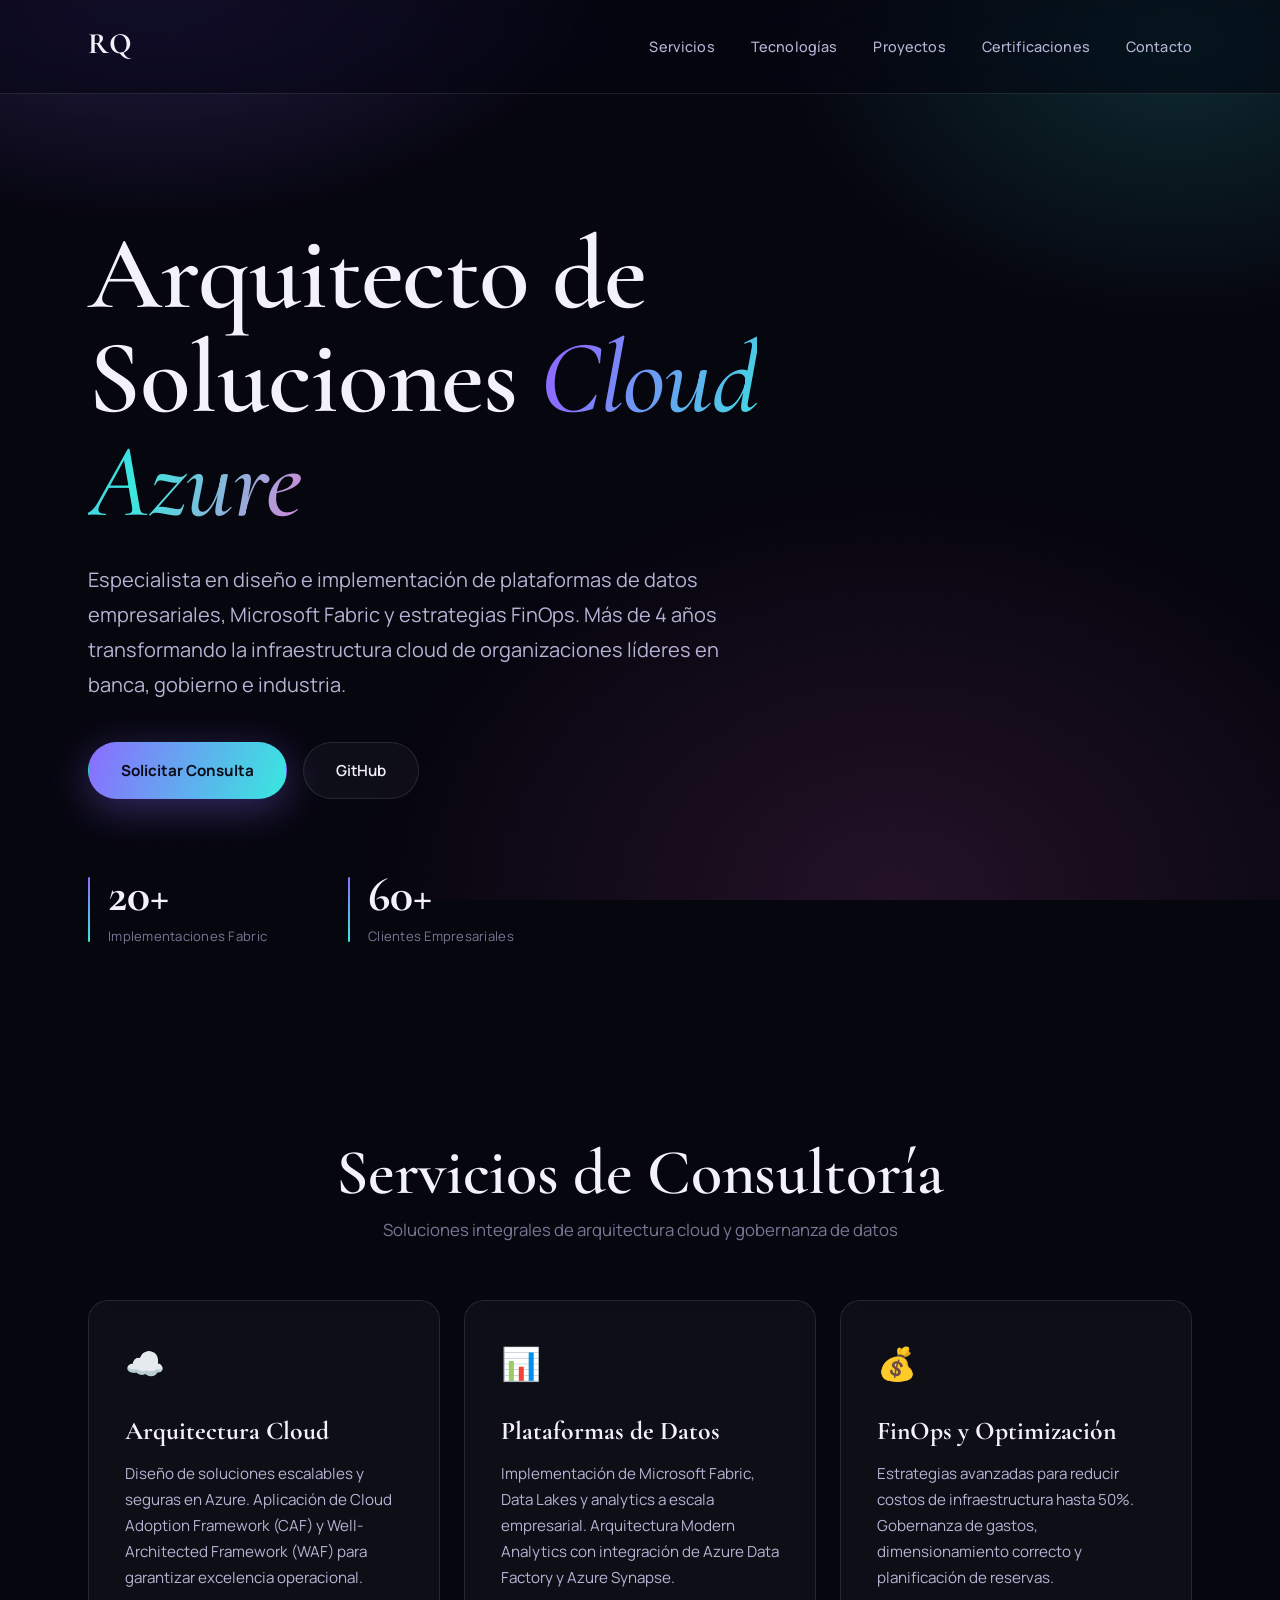
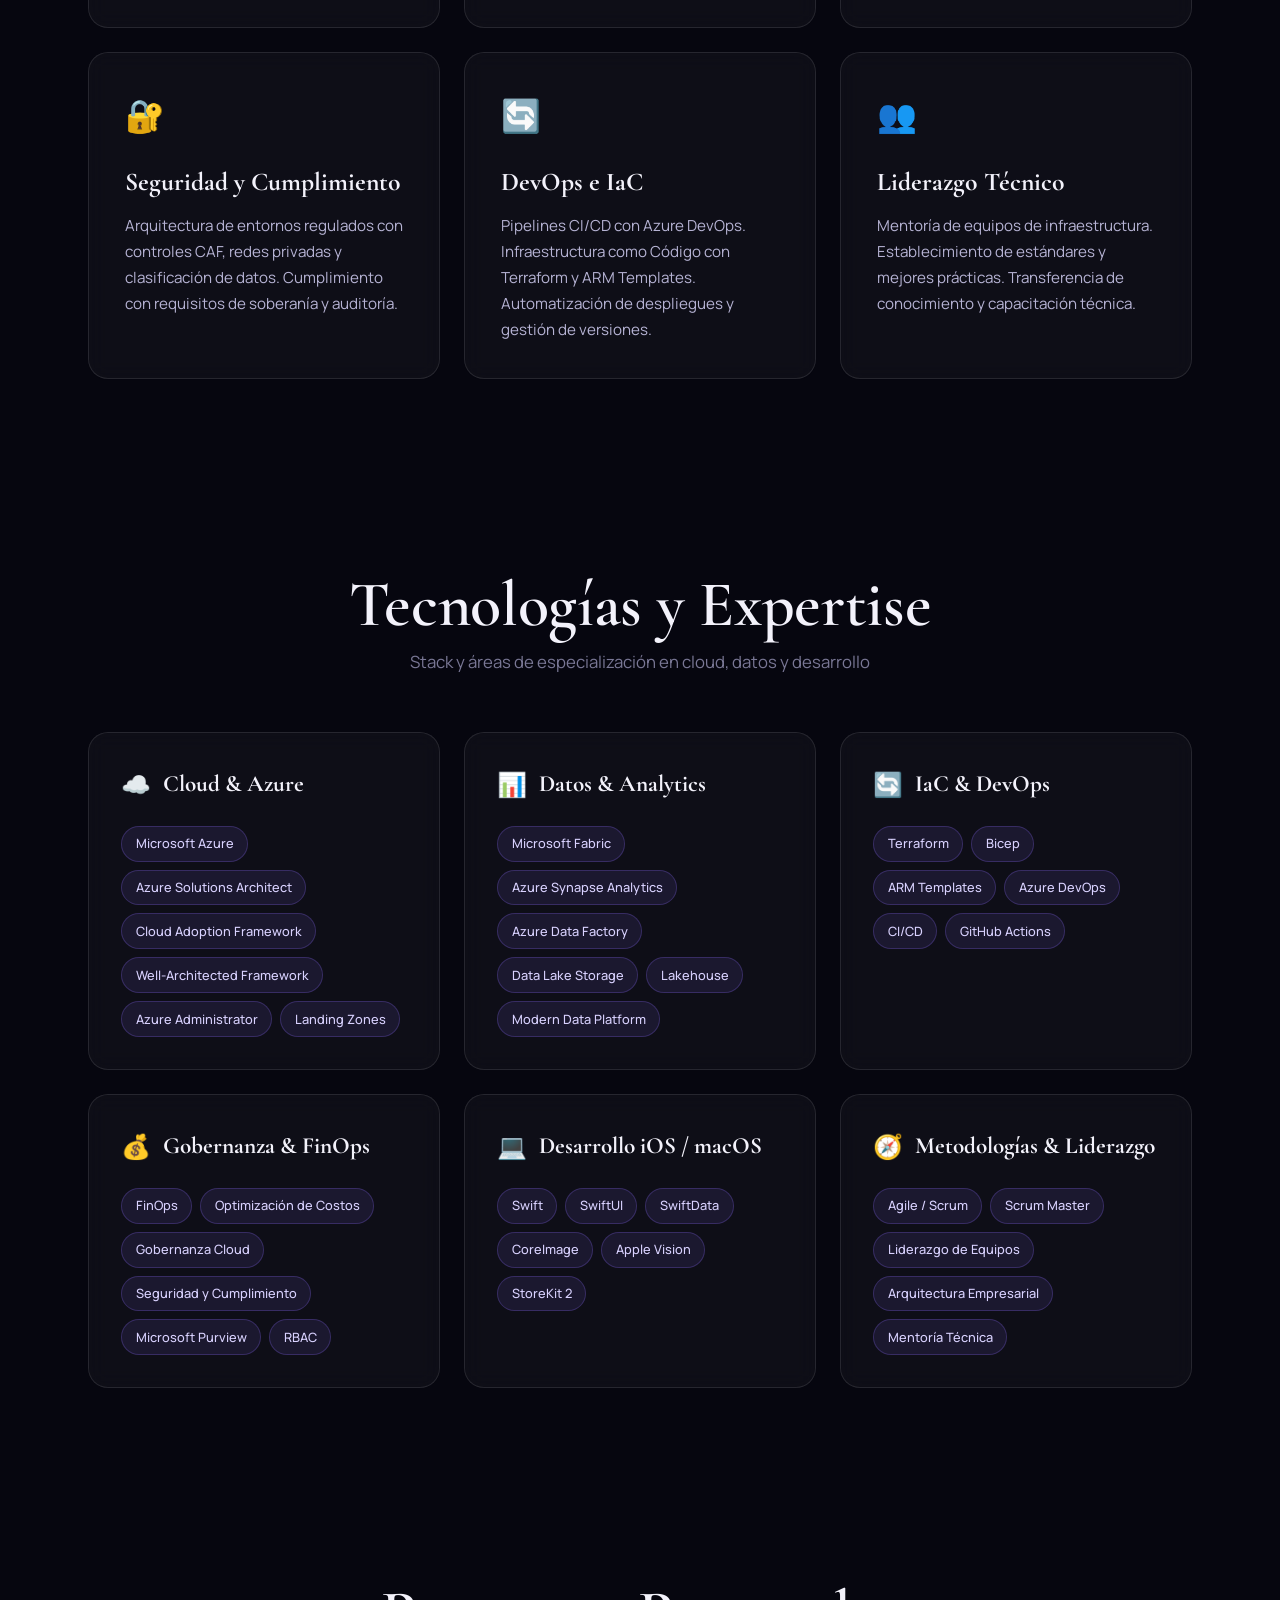
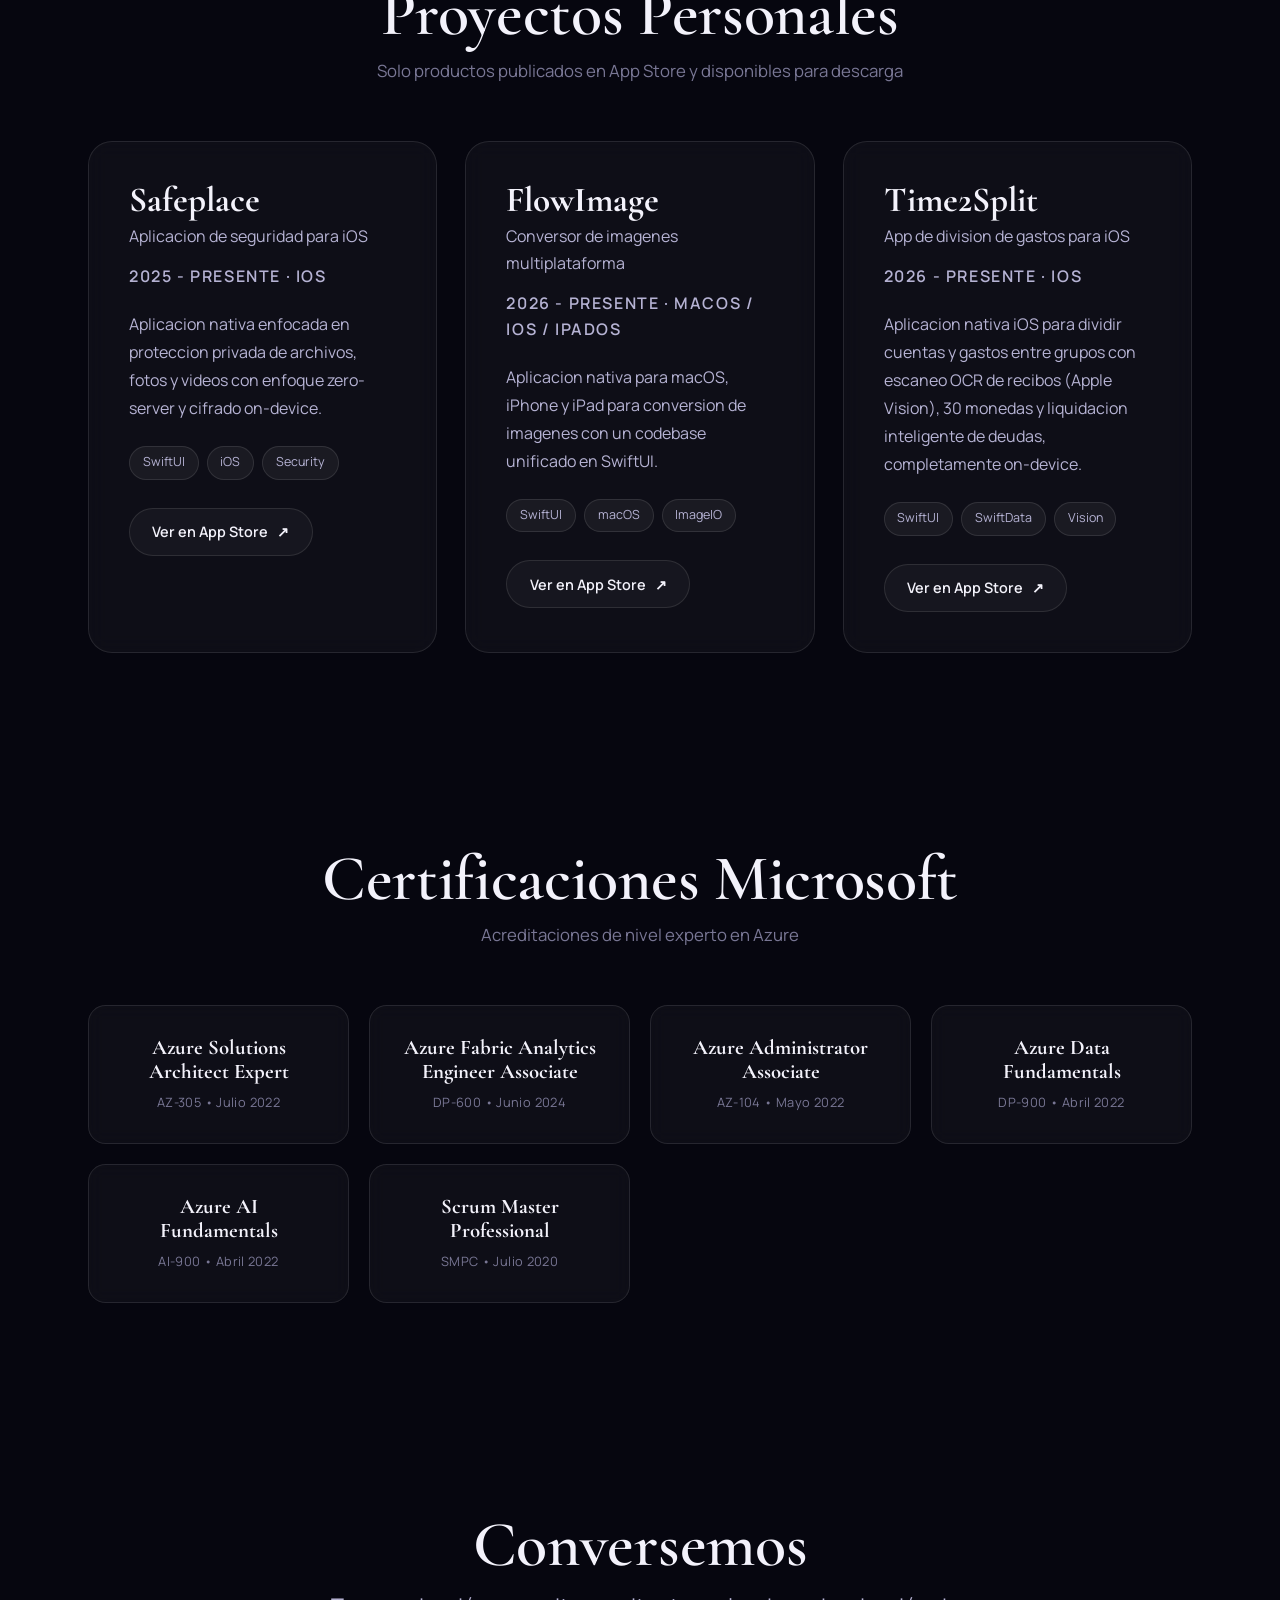
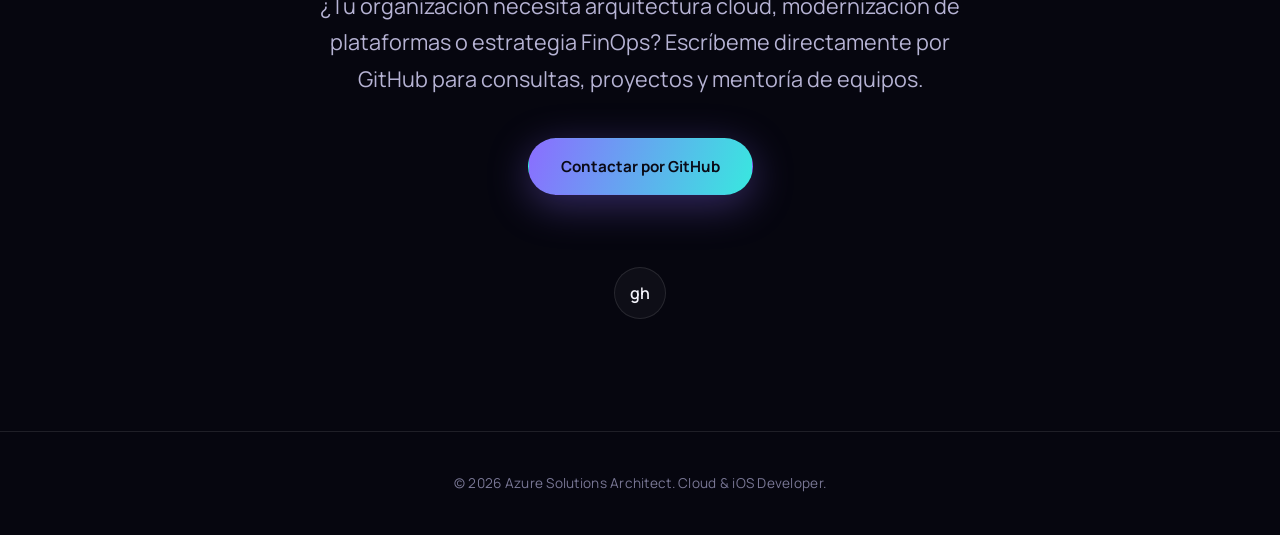
==== commit e1177b57: "Redesign: refined dark Aurora aesthetic (serif display, aurora gradients)" ====
--- a/index.html
+++ b/index.html
@@ -11,7 +11,7 @@
     <title>Azure Solutions Architect | Cloud &amp; iOS Developer</title>
     <link rel="preconnect" href="https://fonts.googleapis.com">
     <link rel="preconnect" href="https://fonts.gstatic.com" crossorigin>
-    <link href="https://fonts.googleapis.com/css2?family=Archivo:wght@400;500;600;700&family=Fraunces:ital,opsz,wght@0,9..144,300;0,9..144,700;0,9..144,900;1,9..144,300;1,9..144,700&family=Space+Mono:wght@400;700&display=swap" rel="stylesheet">
+    <link href="https://fonts.googleapis.com/css2?family=Cormorant+Garamond:ital,wght@0,400;0,500;0,600;0,700;1,400;1,500;1,600&family=Manrope:wght@400;500;600;700&display=swap" rel="stylesheet">
     <link rel="stylesheet" href="assets/css/styles.css">
 </head>
 <body>
--- a/assets/css/styles.css
+++ b/assets/css/styles.css
@@ -1,24 +1,25 @@
 /* ============================================
-   EDITORIAL SWISS / MINIMAL — Portfolio
-   Light paper aesthetic · serif display · mono accents
+   REFINED DARK · "AURORA" — Portfolio
+   Deep near-black · elegant serif display · aurora gradients
    ============================================ */
 
 :root {
-    /* Paper & ink */
-    --paper: #f3efe6;
-    --paper-2: #ece7da;
-    --card: #faf8f2;
-    --ink: #15130d;
-    --ink-soft: #3a362c;
-    --muted: #6f6a5c;
-    --line: rgba(21, 19, 13, 0.14);
-    --line-strong: rgba(21, 19, 13, 0.28);
-
-    /* Accent — editorial vermilion */
-    --accent: #d6492f;
-    --accent-ink: #b23a23;
-
-    --maxw: 1180px;
+    --bg: #06060f;
+    --bg-2: #0b0a18;
+    --surface: rgba(255, 255, 255, 0.035);
+    --surface-2: rgba(255, 255, 255, 0.06);
+    --border: rgba(255, 255, 255, 0.10);
+    --border-glow: rgba(124, 92, 255, 0.45);
+
+    --text: #f3f2fb;
+    --text-soft: #b6b3d4;
+    --muted: #797795;
+
+    --violet: #8b6dff;
+    --cyan: #38e8df;
+    --magenta: #ff6ad5;
+
+    --maxw: 1160px;
 }
 
 * {
@@ -32,25 +33,37 @@
 }
 
 body {
-    font-family: 'Archivo', 'Helvetica Neue', Arial, sans-serif;
-    background: var(--paper);
-    color: var(--ink);
-    line-height: 1.6;
+    font-family: 'Manrope', 'Segoe UI', sans-serif;
+    background: var(--bg);
+    color: var(--text);
+    line-height: 1.65;
     overflow-x: hidden;
     -webkit-font-smoothing: antialiased;
     text-rendering: optimizeLegibility;
 }
 
-/* Subtle paper grain */
+/* Aurora atmosphere */
+body::before {
+    content: '';
+    position: fixed;
+    inset: 0;
+    z-index: 0;
+    pointer-events: none;
+    background:
+        radial-gradient(800px 500px at 12% -8%, rgba(139, 109, 255, 0.28), transparent 60%),
+        radial-gradient(700px 500px at 92% 4%, rgba(56, 232, 223, 0.16), transparent 58%),
+        radial-gradient(900px 700px at 70% 100%, rgba(255, 106, 213, 0.12), transparent 60%);
+}
+
 body::after {
     content: '';
     position: fixed;
     inset: 0;
+    z-index: 0;
     pointer-events: none;
-    z-index: 0;
-    opacity: 0.035;
-    background-image: radial-gradient(var(--ink) 0.5px, transparent 0.5px);
-    background-size: 4px 4px;
+    opacity: 0.5;
+    background-image: radial-gradient(rgba(255, 255, 255, 0.025) 0.5px, transparent 0.5px);
+    background-size: 3px 3px;
 }
 
 .container {
@@ -62,8 +75,8 @@
 }
 
 ::selection {
-    background: var(--accent);
-    color: var(--paper);
+    background: rgba(139, 109, 255, 0.4);
+    color: #fff;
 }
 
 .skip-link {
@@ -71,14 +84,13 @@
     top: -56px;
     left: 16px;
     z-index: 200;
-    background: var(--ink);
-    color: var(--paper);
+    background: var(--text);
+    color: var(--bg);
     padding: 12px 16px;
+    border-radius: 8px;
     text-decoration: none;
     font-weight: 700;
-    font-size: 0.8rem;
-    text-transform: uppercase;
-    letter-spacing: 0.08em;
+    font-size: 0.85rem;
 }
 
 .skip-link:focus {
@@ -86,7 +98,7 @@
 }
 
 :focus-visible {
-    outline: 2px solid var(--accent);
+    outline: 2px solid var(--cyan);
     outline-offset: 3px;
 }
 
@@ -98,10 +110,10 @@
     position: sticky;
     top: 0;
     z-index: 100;
-    background: rgba(243, 239, 230, 0.86);
-    -webkit-backdrop-filter: blur(10px);
-    backdrop-filter: blur(10px);
-    border-bottom: 1px solid var(--line-strong);
+    background: rgba(6, 6, 15, 0.6);
+    -webkit-backdrop-filter: blur(16px) saturate(140%);
+    backdrop-filter: blur(16px) saturate(140%);
+    border-bottom: 1px solid var(--border);
 }
 
 nav {
@@ -109,17 +121,16 @@
     justify-content: space-between;
     align-items: center;
     gap: 2rem;
-    padding: 1.15rem 0;
+    padding: 1.25rem 0;
 }
 
 .logo {
-    font-family: 'Fraunces', Georgia, serif;
-    font-size: 1.5rem;
-    font-weight: 900;
-    color: var(--ink);
+    font-family: 'Cormorant Garamond', Georgia, serif;
+    font-size: 1.85rem;
+    font-weight: 700;
+    color: var(--text);
     text-decoration: none;
-    letter-spacing: -0.02em;
-    font-optical-sizing: auto;
+    letter-spacing: 0.02em;
 }
 
 nav ul {
@@ -129,15 +140,14 @@
 }
 
 nav a {
-    font-family: 'Space Mono', monospace;
-    color: var(--ink-soft);
+    color: var(--text-soft);
     text-decoration: none;
-    font-size: 0.74rem;
-    text-transform: uppercase;
-    letter-spacing: 0.12em;
+    font-size: 0.9rem;
+    font-weight: 500;
+    letter-spacing: 0.01em;
     transition: color 0.25s ease;
     position: relative;
-    padding-bottom: 3px;
+    padding-bottom: 4px;
 }
 
 nav a::after {
@@ -147,12 +157,12 @@
     bottom: 0;
     width: 0;
     height: 1.5px;
-    background: var(--accent);
-    transition: width 0.28s ease;
+    background: linear-gradient(90deg, var(--violet), var(--cyan));
+    transition: width 0.3s ease;
 }
 
 nav a:hover {
-    color: var(--ink);
+    color: var(--text);
 }
 
 nav a:hover::after {
@@ -164,8 +174,7 @@
    ============================================ */
 
 .hero {
-    padding: 7rem 0 5rem;
-    border-bottom: 1px solid var(--line);
+    padding: 8rem 0 6rem;
 }
 
 .hero-grid {
@@ -175,145 +184,139 @@
 }
 
 .hero-content h1 {
-    font-family: 'Fraunces', Georgia, serif;
-    font-size: clamp(2.8rem, 8vw, 6rem);
-    line-height: 0.98;
-    margin-bottom: 2rem;
-    font-weight: 900;
-    letter-spacing: -0.035em;
-    font-optical-sizing: auto;
-    max-width: 16ch;
+    font-family: 'Cormorant Garamond', Georgia, serif;
+    font-size: clamp(3rem, 8.5vw, 6.5rem);
+    line-height: 1;
+    margin-bottom: 1.75rem;
+    font-weight: 600;
+    letter-spacing: -0.01em;
+    max-width: 15ch;
 }
 
 .hero-content h1 .highlight {
     font-style: italic;
-    color: var(--accent);
-    font-weight: 300;
+    font-weight: 500;
+    background: linear-gradient(110deg, var(--violet) 10%, var(--cyan) 60%, var(--magenta) 110%);
+    -webkit-background-clip: text;
+    -webkit-text-fill-color: transparent;
+    background-clip: text;
 }
 
 .hero-description {
-    font-size: clamp(1.05rem, 2vw, 1.3rem);
-    color: var(--ink-soft);
+    font-size: clamp(1.05rem, 1.8vw, 1.25rem);
+    color: var(--text-soft);
     margin-bottom: 2.5rem;
-    line-height: 1.7;
-    max-width: 60ch;
+    line-height: 1.75;
+    max-width: 58ch;
+    font-weight: 400;
 }
 
 .cta-buttons {
     display: flex;
     gap: 1rem;
-    margin-bottom: 4rem;
+    margin-bottom: 4.5rem;
     flex-wrap: wrap;
 }
 
 .btn {
-    padding: 0.95rem 1.8rem;
+    padding: 0.95rem 2rem;
+    border-radius: 999px;
     text-decoration: none;
-    font-weight: 700;
-    font-size: 0.78rem;
-    text-transform: uppercase;
-    letter-spacing: 0.1em;
+    font-weight: 600;
+    font-size: 0.95rem;
     cursor: pointer;
-    border: 1.5px solid var(--ink);
-    transition: all 0.25s ease;
+    transition: all 0.3s ease;
     display: inline-flex;
     align-items: center;
     gap: 0.5rem;
+    border: 1px solid transparent;
 }
 
 .btn-primary {
-    background: var(--ink);
-    color: var(--paper);
+    background: linear-gradient(110deg, var(--violet), var(--cyan));
+    color: #0a0a16;
+    font-weight: 700;
+    box-shadow: 0 10px 40px rgba(139, 109, 255, 0.35);
 }
 
 .btn-primary:hover {
-    background: var(--accent);
-    border-color: var(--accent);
-    color: var(--paper);
+    transform: translateY(-2px);
+    box-shadow: 0 14px 50px rgba(56, 232, 223, 0.4);
 }
 
 .btn-secondary {
-    background: transparent;
-    color: var(--ink);
+    background: var(--surface);
+    border-color: var(--border);
+    color: var(--text);
+    -webkit-backdrop-filter: blur(8px);
+    backdrop-filter: blur(8px);
 }
 
 .btn-secondary:hover {
-    background: var(--ink);
-    color: var(--paper);
+    border-color: var(--border-glow);
+    background: var(--surface-2);
+    transform: translateY(-2px);
 }
 
 .stats {
     display: grid;
-    grid-template-columns: repeat(2, minmax(0, 240px));
-    gap: 0;
-    border-top: 1px solid var(--line-strong);
+    grid-template-columns: repeat(2, minmax(0, 220px));
+    gap: 2.5rem;
 }
 
 .stat {
-    padding: 1.75rem 1.5rem 1.75rem 0;
-    border-right: 1px solid var(--line);
-    padding-left: 1.5rem;
-}
-
-.stat:first-child {
-    padding-left: 0;
+    position: relative;
+    padding-left: 1.25rem;
+}
+
+.stat::before {
+    content: '';
+    position: absolute;
+    left: 0;
+    top: 0.35rem;
+    bottom: 0.35rem;
+    width: 2px;
+    border-radius: 2px;
+    background: linear-gradient(var(--violet), var(--cyan));
 }
 
 .stat-number {
-    font-family: 'Fraunces', Georgia, serif;
-    font-size: 2.75rem;
-    font-weight: 900;
-    color: var(--ink);
+    font-family: 'Cormorant Garamond', Georgia, serif;
+    font-size: 3rem;
+    font-weight: 700;
+    color: var(--text);
     line-height: 1;
-    margin-bottom: 0.5rem;
-    letter-spacing: -0.02em;
+    margin-bottom: 0.4rem;
 }
 
 .stat-label {
-    font-family: 'Space Mono', monospace;
-    font-size: 0.7rem;
+    font-size: 0.82rem;
     color: var(--muted);
-    text-transform: uppercase;
-    letter-spacing: 0.08em;
-}
-
-/* ============================================
-   SECTION TITLES (numbered, editorial)
-   ============================================ */
-
-body {
-    counter-reset: section;
-}
+    letter-spacing: 0.02em;
+}
+
+/* ============================================
+   SECTION TITLES
+   ============================================ */
 
 .section-title {
-    font-family: 'Fraunces', Georgia, serif;
-    font-size: clamp(2rem, 5vw, 3.5rem);
-    font-weight: 900;
-    letter-spacing: -0.03em;
-    line-height: 1.02;
-    margin-bottom: 0.75rem;
-    display: flex;
-    align-items: baseline;
-    gap: 1rem;
-}
-
-.section-title::before {
-    counter-increment: section;
-    content: counter(section, decimal-leading-zero);
-    font-family: 'Space Mono', monospace;
-    font-size: 0.9rem;
-    font-weight: 700;
-    color: var(--accent);
-    letter-spacing: 0;
-    -webkit-text-fill-color: var(--accent);
+    font-family: 'Cormorant Garamond', Georgia, serif;
+    font-size: clamp(2.4rem, 5.5vw, 4rem);
+    font-weight: 600;
+    letter-spacing: -0.005em;
+    line-height: 1.05;
+    margin-bottom: 0.6rem;
+    text-align: center;
 }
 
 .section-subtitle {
+    text-align: center;
     color: var(--muted);
     margin-bottom: 3.5rem;
     font-size: 1.05rem;
-    max-width: 60ch;
-    padding-left: calc(0.9rem + 1rem + 2ch);
+    max-width: 56ch;
+    margin-left: auto;
+    margin-right: auto;
 }
 
 /* ============================================
@@ -322,48 +325,66 @@
 
 .services {
     padding: 6rem 0;
-    border-bottom: 1px solid var(--line);
 }
 
 .services-grid {
     display: grid;
-    grid-template-columns: repeat(auto-fit, minmax(290px, 1fr));
-    gap: 0;
-    border-top: 1px solid var(--line-strong);
-    border-left: 1px solid var(--line);
+    grid-template-columns: repeat(auto-fit, minmax(300px, 1fr));
+    gap: 1.5rem;
 }
 
 .service-card {
-    padding: 2.5rem 2rem;
-    border-right: 1px solid var(--line);
-    border-bottom: 1px solid var(--line);
-    background: transparent;
-    transition: background 0.3s ease;
     position: relative;
+    background: var(--surface);
+    border: 1px solid var(--border);
+    border-radius: 1.25rem;
+    padding: 2.25rem;
+    -webkit-backdrop-filter: blur(10px);
+    backdrop-filter: blur(10px);
+    transition: all 0.35s ease;
+    overflow: hidden;
+}
+
+.service-card::before {
+    content: '';
+    position: absolute;
+    inset: 0;
+    border-radius: inherit;
+    padding: 1px;
+    background: linear-gradient(140deg, rgba(139, 109, 255, 0.5), transparent 40%, transparent 60%, rgba(56, 232, 223, 0.4));
+    -webkit-mask: linear-gradient(#000 0 0) content-box, linear-gradient(#000 0 0);
+    mask: linear-gradient(#000 0 0) content-box, linear-gradient(#000 0 0);
+    -webkit-mask-composite: xor;
+    mask-composite: exclude;
+    opacity: 0;
+    transition: opacity 0.35s ease;
 }
 
 .service-card:hover {
-    background: var(--card);
+    transform: translateY(-6px);
+    background: var(--surface-2);
+}
+
+.service-card:hover::before {
+    opacity: 1;
 }
 
 .service-icon {
-    font-size: 1.75rem;
+    font-size: 2rem;
     margin-bottom: 1.25rem;
-    filter: grayscale(0.2);
 }
 
 .service-card h3 {
-    font-family: 'Fraunces', Georgia, serif;
-    font-size: 1.4rem;
+    font-family: 'Cormorant Garamond', Georgia, serif;
+    font-size: 1.6rem;
     font-weight: 700;
-    margin-bottom: 0.75rem;
-    letter-spacing: -0.01em;
+    margin-bottom: 0.6rem;
 }
 
 .service-card p {
-    color: var(--ink-soft);
+    color: var(--text-soft);
     font-size: 0.95rem;
-    line-height: 1.65;
+    line-height: 1.7;
 }
 
 /* ============================================
@@ -372,39 +393,46 @@
 
 .tech {
     padding: 6rem 0;
-    border-bottom: 1px solid var(--line);
 }
 
 .tech-grid {
     display: grid;
     grid-template-columns: repeat(auto-fit, minmax(300px, 1fr));
-    gap: 2.5rem 3rem;
+    gap: 1.5rem;
 }
 
 .tech-card {
-    padding-top: 1.5rem;
-    border-top: 2px solid var(--ink);
-    background: transparent;
+    background: var(--surface);
+    border: 1px solid var(--border);
+    border-radius: 1.25rem;
+    padding: 2rem;
+    -webkit-backdrop-filter: blur(10px);
+    backdrop-filter: blur(10px);
+    transition: all 0.35s ease;
+}
+
+.tech-card:hover {
+    border-color: var(--border-glow);
+    transform: translateY(-4px);
 }
 
 .tech-card-header {
     display: flex;
     align-items: center;
     gap: 0.75rem;
-    margin-bottom: 1.5rem;
+    margin-bottom: 1.4rem;
 }
 
 .tech-icon {
-    font-size: 1.4rem;
+    font-size: 1.5rem;
     line-height: 1;
 }
 
 .tech-card-header h3 {
-    font-family: 'Fraunces', Georgia, serif;
-    font-size: 1.3rem;
+    font-family: 'Cormorant Garamond', Georgia, serif;
+    font-size: 1.45rem;
     font-weight: 700;
-    color: var(--ink);
-    letter-spacing: -0.01em;
+    color: var(--text);
 }
 
 .tech-pills {
@@ -414,20 +442,20 @@
 }
 
 .tech-pill {
-    font-family: 'Space Mono', monospace;
-    background: transparent;
-    color: var(--ink-soft);
-    padding: 0.35rem 0.75rem;
-    border: 1px solid var(--line-strong);
-    font-size: 0.74rem;
-    letter-spacing: 0.02em;
-    transition: all 0.22s ease;
+    background: rgba(139, 109, 255, 0.1);
+    color: #d9d2ff;
+    padding: 0.4rem 0.85rem;
+    border-radius: 999px;
+    font-size: 0.8rem;
+    font-weight: 500;
+    border: 1px solid rgba(139, 109, 255, 0.25);
+    transition: all 0.25s ease;
 }
 
 .tech-pill:hover {
-    background: var(--ink);
-    color: var(--paper);
-    border-color: var(--ink);
+    background: rgba(56, 232, 223, 0.14);
+    border-color: rgba(56, 232, 223, 0.4);
+    color: #c8fff9;
 }
 
 /* ============================================
@@ -436,57 +464,85 @@
 
 .projects {
     padding: 6rem 0;
-    border-bottom: 1px solid var(--line);
 }
 
 .projects-grid {
     display: grid;
-    grid-template-columns: 1fr;
-    gap: 0;
-    border-top: 1px solid var(--line-strong);
+    grid-template-columns: repeat(auto-fit, minmax(340px, 1fr));
+    gap: 1.75rem;
 }
 
 .project-card {
-    display: grid;
-    grid-template-columns: 1fr 1.4fr;
-    gap: 2rem;
-    padding: 3rem 0;
-    border-bottom: 1px solid var(--line);
-    transition: padding-left 0.3s ease;
-    align-items: start;
+    position: relative;
+    background: var(--surface);
+    border: 1px solid var(--border);
+    border-radius: 1.5rem;
+    padding: 2.5rem;
+    -webkit-backdrop-filter: blur(10px);
+    backdrop-filter: blur(10px);
+    transition: all 0.35s ease;
+    overflow: hidden;
+}
+
+.project-card::after {
+    content: '';
+    position: absolute;
+    top: -40%;
+    right: -30%;
+    width: 320px;
+    height: 320px;
+    background: radial-gradient(circle, rgba(139, 109, 255, 0.18), transparent 65%);
+    opacity: 0;
+    transition: opacity 0.4s ease;
+    pointer-events: none;
 }
 
 .project-card:hover {
-    padding-left: 1rem;
+    transform: translateY(-6px);
+    border-color: var(--border-glow);
+}
+
+.project-card:hover::after {
+    opacity: 1;
+}
+
+.project-header {
+    position: relative;
+    z-index: 1;
+    margin-bottom: 1.25rem;
 }
 
 .project-header h3 {
-    font-family: 'Fraunces', Georgia, serif;
-    font-size: clamp(1.8rem, 3.5vw, 2.6rem);
-    font-weight: 900;
-    letter-spacing: -0.025em;
+    font-family: 'Cormorant Garamond', Georgia, serif;
+    font-size: 2.2rem;
+    font-weight: 700;
     line-height: 1;
-    margin-bottom: 0.6rem;
+    margin-bottom: 0.4rem;
 }
 
 .project-header p {
-    color: var(--ink-soft);
+    color: var(--text-soft);
     font-size: 1rem;
 }
 
 .project-meta {
-    font-family: 'Space Mono', monospace;
-    font-size: 0.72rem;
+    font-size: 0.78rem;
     text-transform: uppercase;
-    letter-spacing: 0.08em;
-    color: var(--accent);
+    letter-spacing: 0.1em;
+    color: var(--cyan);
     margin-top: 0.85rem;
+    font-weight: 600;
+}
+
+.project-body {
+    position: relative;
+    z-index: 1;
 }
 
 .project-body p {
-    color: var(--ink-soft);
-    font-size: 1.02rem;
-    line-height: 1.7;
+    color: var(--text-soft);
+    font-size: 1rem;
+    line-height: 1.75;
     margin-bottom: 1.5rem;
 }
 
@@ -494,16 +550,16 @@
     display: flex;
     flex-wrap: wrap;
     gap: 0.5rem;
-    margin-bottom: 1.5rem;
+    margin-bottom: 1.75rem;
 }
 
 .tag {
-    font-family: 'Space Mono', monospace;
-    background: transparent;
-    color: var(--muted);
-    padding: 0.3rem 0.7rem;
-    border: 1px solid var(--line-strong);
-    font-size: 0.72rem;
+    background: rgba(255, 255, 255, 0.05);
+    color: var(--text-soft);
+    padding: 0.35rem 0.8rem;
+    border-radius: 999px;
+    font-size: 0.78rem;
+    border: 1px solid var(--border);
 }
 
 .project-actions {
@@ -513,27 +569,27 @@
 .project-link {
     display: inline-flex;
     align-items: center;
-    gap: 0.5rem;
-    font-family: 'Space Mono', monospace;
-    font-size: 0.76rem;
-    text-transform: uppercase;
-    letter-spacing: 0.08em;
-    font-weight: 700;
-    color: var(--ink);
+    gap: 0.55rem;
+    font-size: 0.9rem;
+    font-weight: 600;
+    color: var(--text);
     text-decoration: none;
-    border-bottom: 2px solid var(--accent);
-    padding-bottom: 3px;
-    transition: all 0.25s ease;
+    padding: 0.7rem 1.4rem;
+    border-radius: 999px;
+    border: 1px solid var(--border);
+    background: var(--surface);
+    transition: all 0.3s ease;
 }
 
 .project-link::after {
     content: '\2197';
-    font-size: 1rem;
     transition: transform 0.25s ease;
 }
 
 .project-link:hover {
-    color: var(--accent);
+    border-color: var(--cyan);
+    background: rgba(56, 232, 223, 0.1);
+    color: var(--cyan);
 }
 
 .project-link:hover::after {
@@ -546,44 +602,44 @@
 
 .certifications {
     padding: 6rem 0;
-    border-bottom: 1px solid var(--line);
 }
 
 .certs-grid {
     display: grid;
     grid-template-columns: repeat(auto-fit, minmax(260px, 1fr));
-    gap: 0;
-    border-top: 1px solid var(--line-strong);
-    border-left: 1px solid var(--line);
+    gap: 1.25rem;
 }
 
 .cert-badge {
-    padding: 2rem 1.75rem;
-    border-right: 1px solid var(--line);
-    border-bottom: 1px solid var(--line);
-    background: transparent;
-    transition: background 0.3s ease;
+    background: var(--surface);
+    border: 1px solid var(--border);
+    border-radius: 1.1rem;
+    padding: 1.85rem;
+    text-align: center;
+    -webkit-backdrop-filter: blur(8px);
+    backdrop-filter: blur(8px);
+    transition: all 0.32s ease;
 }
 
 .cert-badge:hover {
-    background: var(--card);
+    transform: translateY(-4px) scale(1.02);
+    border-color: var(--border-glow);
+    background: var(--surface-2);
 }
 
 .cert-badge h4 {
-    font-family: 'Fraunces', Georgia, serif;
-    color: var(--ink);
-    margin-bottom: 0.6rem;
-    font-size: 1.1rem;
+    font-family: 'Cormorant Garamond', Georgia, serif;
+    color: var(--text);
+    margin-bottom: 0.55rem;
+    font-size: 1.3rem;
     font-weight: 700;
-    line-height: 1.2;
+    line-height: 1.15;
 }
 
 .cert-badge p {
-    font-family: 'Space Mono', monospace;
     color: var(--muted);
-    font-size: 0.74rem;
-    text-transform: uppercase;
-    letter-spacing: 0.05em;
+    font-size: 0.8rem;
+    letter-spacing: 0.03em;
 }
 
 /* ============================================
@@ -592,26 +648,28 @@
 
 .contact {
     padding: 7rem 0;
+    text-align: center;
 }
 
 .contact-content {
-    max-width: 720px;
+    max-width: 680px;
+    margin: 0 auto;
 }
 
 .contact-content p {
     font-size: clamp(1.1rem, 2vw, 1.35rem);
-    color: var(--ink-soft);
+    color: var(--text-soft);
     margin-bottom: 2.5rem;
-    line-height: 1.6;
-    max-width: 56ch;
+    line-height: 1.7;
 }
 
 .contact-actions {
-    justify-content: flex-start;
+    justify-content: center;
 }
 
 .social-links {
     display: flex;
+    justify-content: center;
     gap: 1rem;
     margin: 3rem 0 0;
 }
@@ -622,19 +680,21 @@
     display: flex;
     align-items: center;
     justify-content: center;
-    background: transparent;
-    border: 1.5px solid var(--ink);
-    color: var(--ink);
+    background: var(--surface);
+    border: 1px solid var(--border);
+    border-radius: 50%;
+    color: var(--text);
     text-decoration: none;
-    transition: all 0.25s ease;
-    font-family: 'Space Mono', monospace;
-    font-size: 0.9rem;
-    font-weight: 700;
+    transition: all 0.3s ease;
+    font-size: 1rem;
+    font-weight: 600;
 }
 
 .social-link:hover {
-    background: var(--ink);
-    color: var(--paper);
+    background: linear-gradient(110deg, var(--violet), var(--cyan));
+    color: #0a0a16;
+    transform: translateY(-4px);
+    border-color: transparent;
 }
 
 /* ============================================
@@ -643,12 +703,11 @@
 
 footer {
     padding: 2.5rem 0;
-    border-top: 1px solid var(--line-strong);
+    border-top: 1px solid var(--border);
+    text-align: center;
     color: var(--muted);
-    font-family: 'Space Mono', monospace;
-    font-size: 0.74rem;
-    text-transform: uppercase;
-    letter-spacing: 0.06em;
+    font-size: 0.85rem;
+    letter-spacing: 0.02em;
 }
 
 /* ============================================
@@ -657,13 +716,13 @@
 
 .fade-in {
     opacity: 0;
-    animation: fadeInUp 0.7s cubic-bezier(0.22, 1, 0.36, 1) forwards;
+    animation: fadeInUp 0.8s cubic-bezier(0.22, 1, 0.36, 1) forwards;
 }
 
 @keyframes fadeInUp {
     from {
         opacity: 0;
-        transform: translateY(24px);
+        transform: translateY(28px);
     }
     to {
         opacity: 1;
@@ -688,16 +747,12 @@
 
 @media (max-width: 768px) {
     nav ul {
-        gap: 1.1rem;
-    }
-
-    nav a {
-        font-size: 0.68rem;
-        letter-spacing: 0.08em;
+        gap: 1.25rem;
+        font-size: 0.85rem;
     }
 
     .hero {
-        padding: 4.5rem 0 3.5rem;
+        padding: 5rem 0 4rem;
     }
 
     .hero-content h1 {
@@ -714,22 +769,15 @@
     }
 
     .services-grid,
+    .tech-grid,
+    .projects-grid,
     .certs-grid {
         grid-template-columns: 1fr;
     }
 
-    .project-card {
-        grid-template-columns: 1fr;
-        gap: 1.25rem;
-        padding: 2.5rem 0;
-    }
-
-    .section-subtitle {
-        padding-left: 0;
-    }
-
     .stats {
         grid-template-columns: 1fr 1fr;
+        gap: 1.5rem;
     }
 }
 
@@ -738,34 +786,21 @@
         padding: 0 20px;
     }
 
-    nav {
-        gap: 1rem;
-    }
-
     .logo {
-        font-size: 1.25rem;
+        font-size: 1.5rem;
     }
 
     nav ul {
         gap: 0.85rem;
-    }
-
-    nav a {
-        font-size: 0.62rem;
+        font-size: 0.78rem;
     }
 
     .stats {
         grid-template-columns: 1fr;
     }
 
-    .stat {
-        border-right: none;
-        border-bottom: 1px solid var(--line);
-        padding-left: 0;
-    }
-
-    .section-title {
-        flex-direction: column;
-        gap: 0.25rem;
-    }
-}
+    .project-card,
+    .service-card {
+        padding: 1.85rem;
+    }
+}
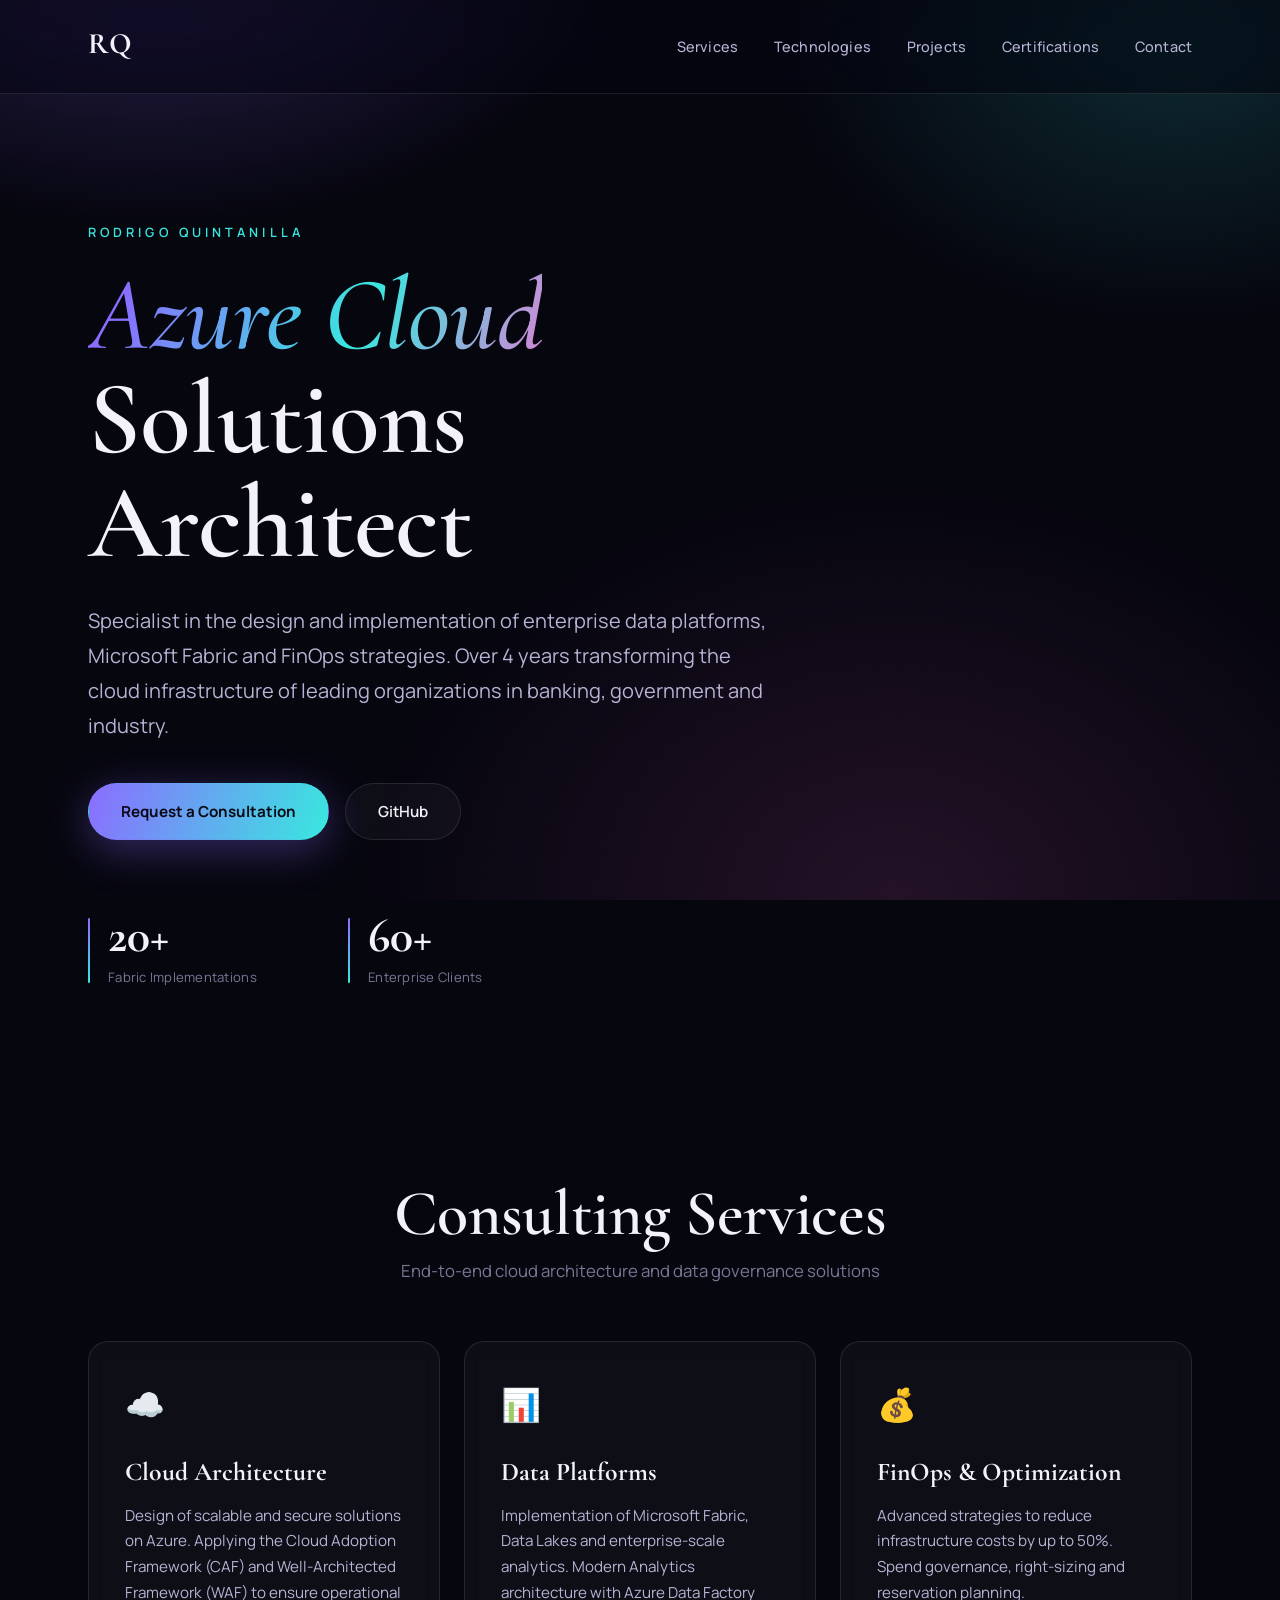
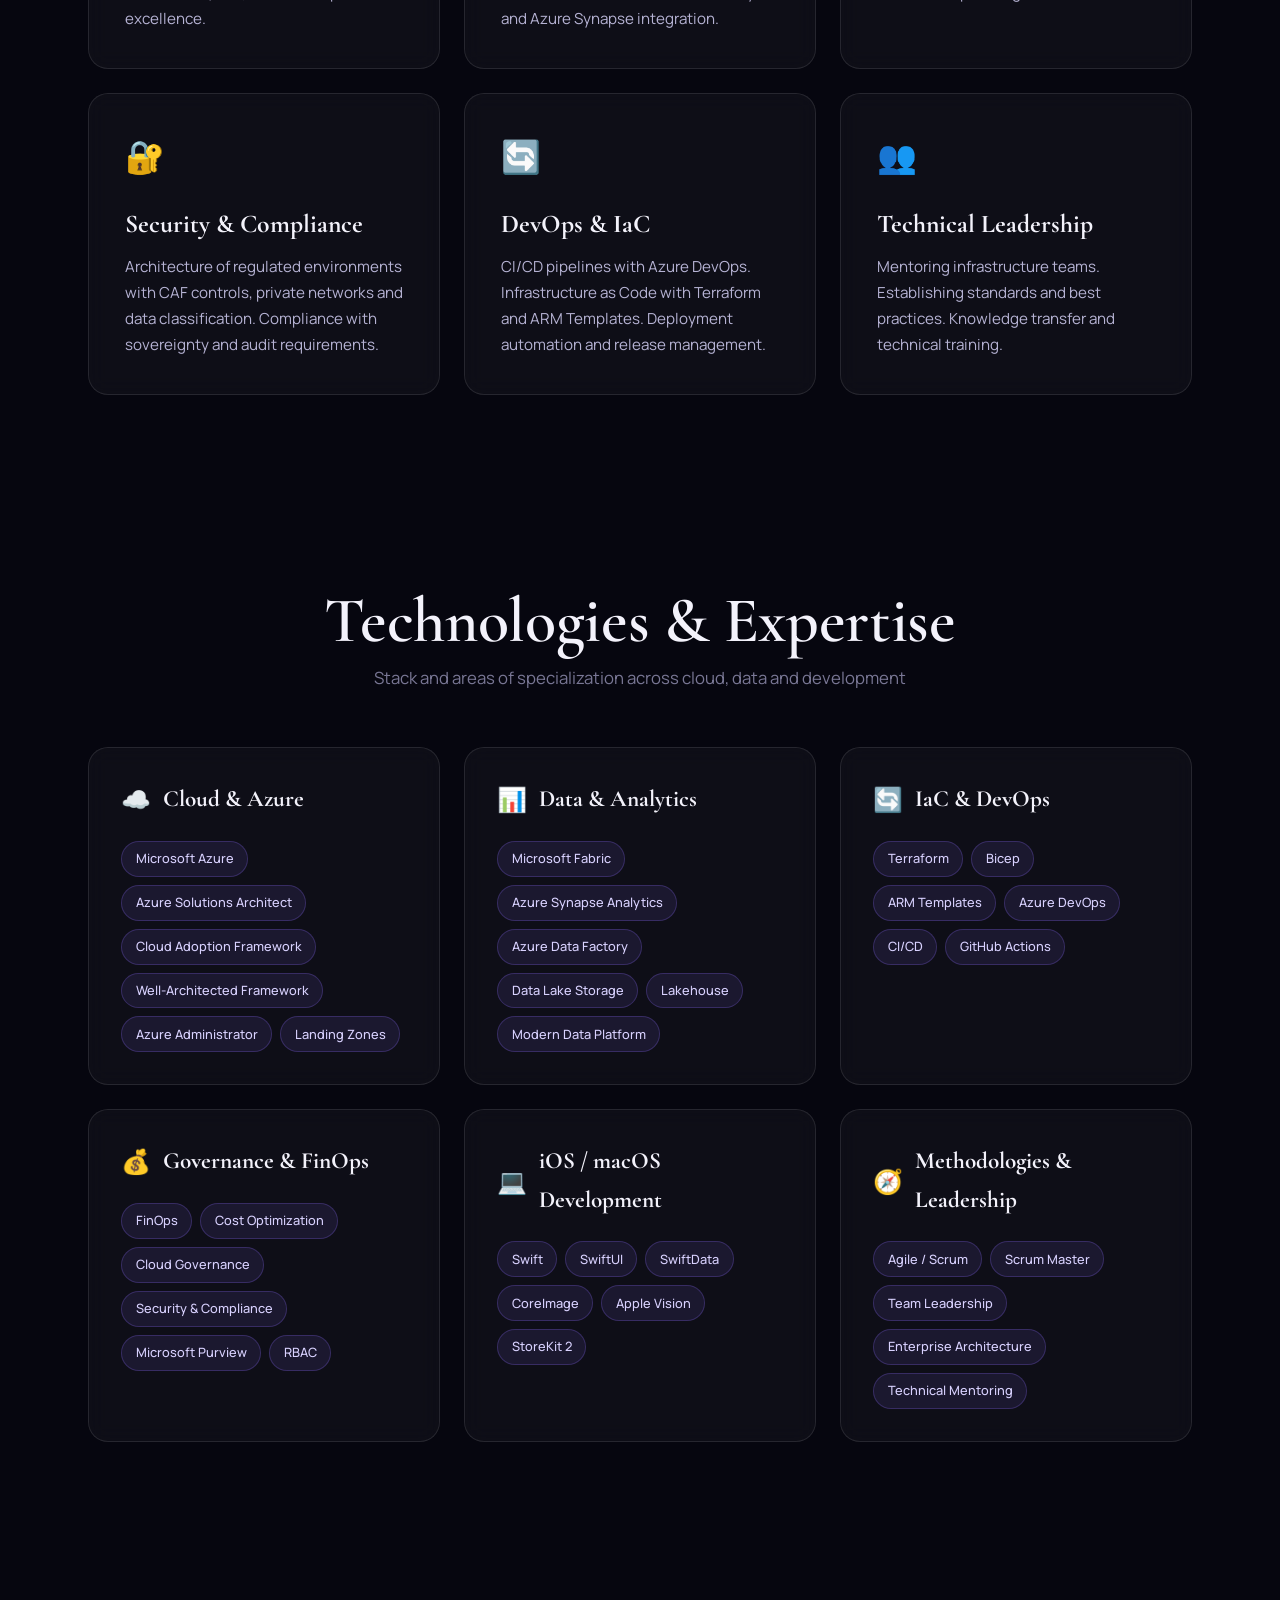
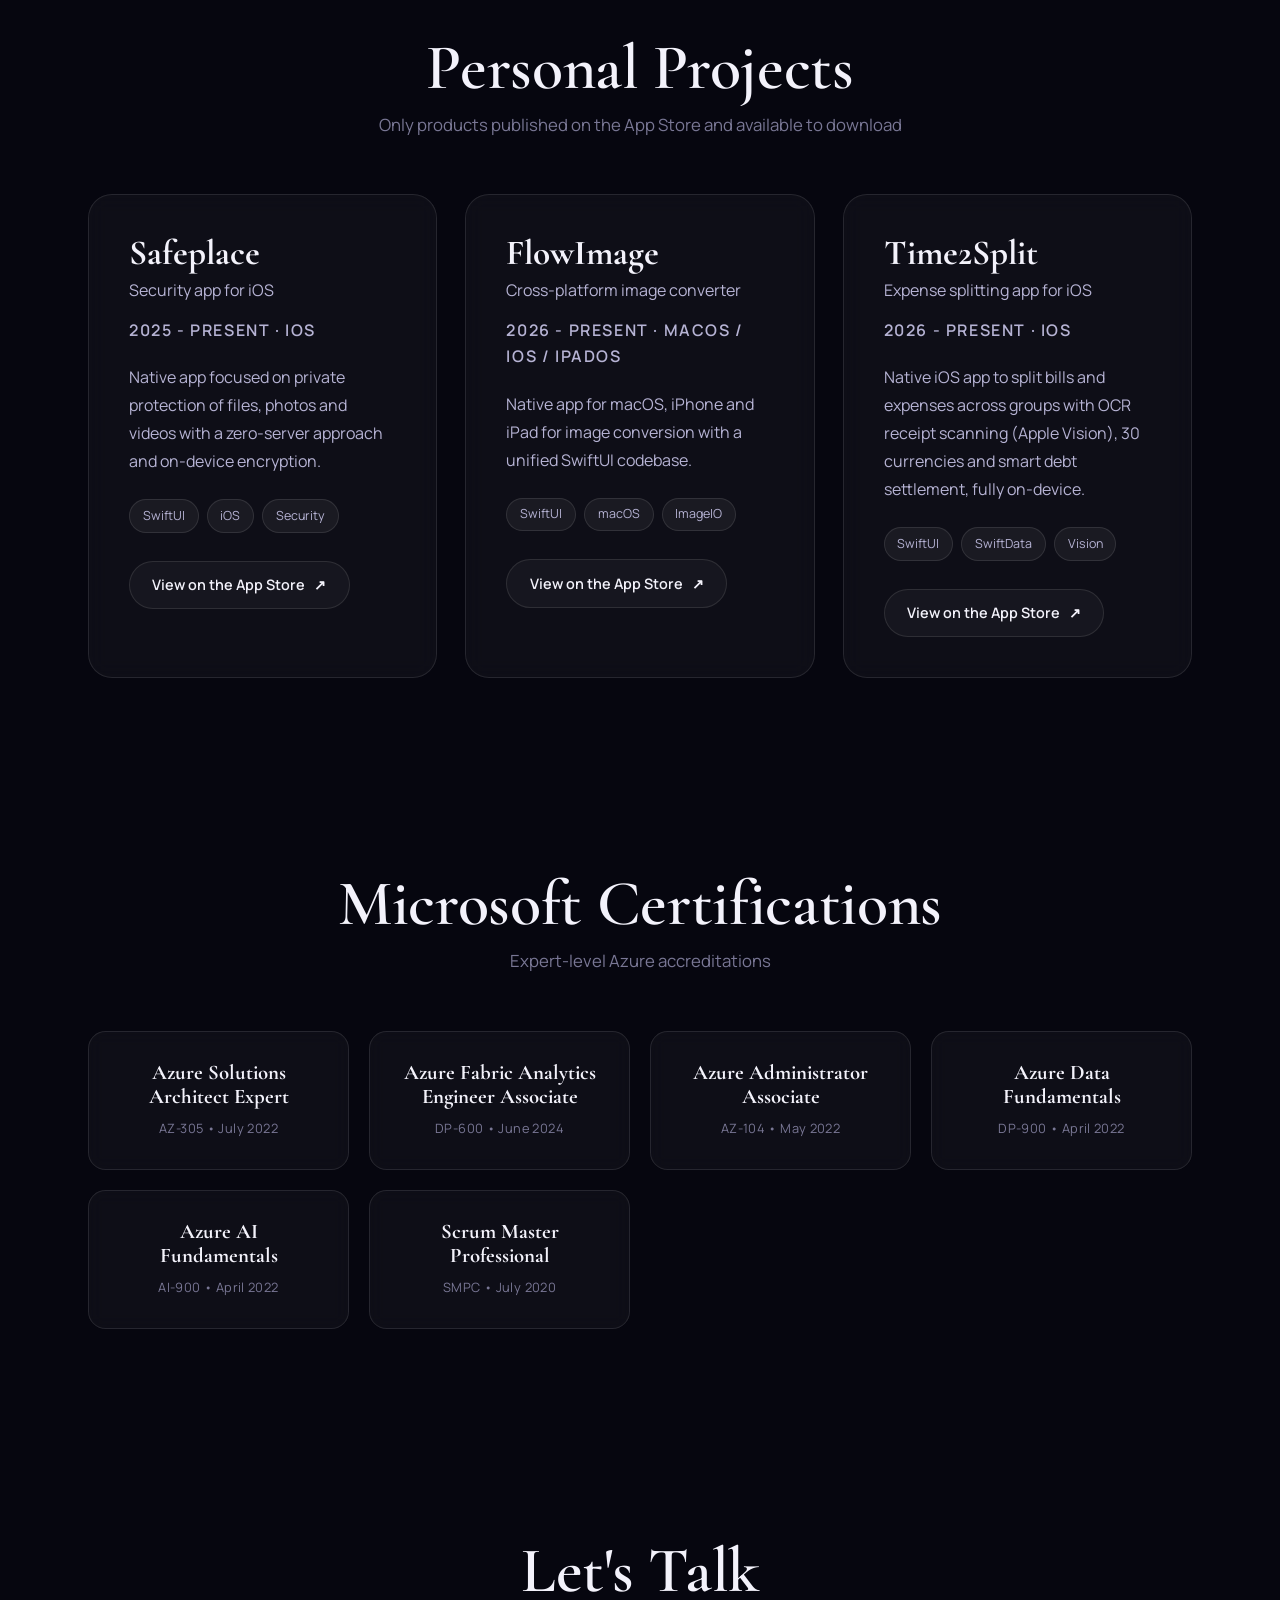
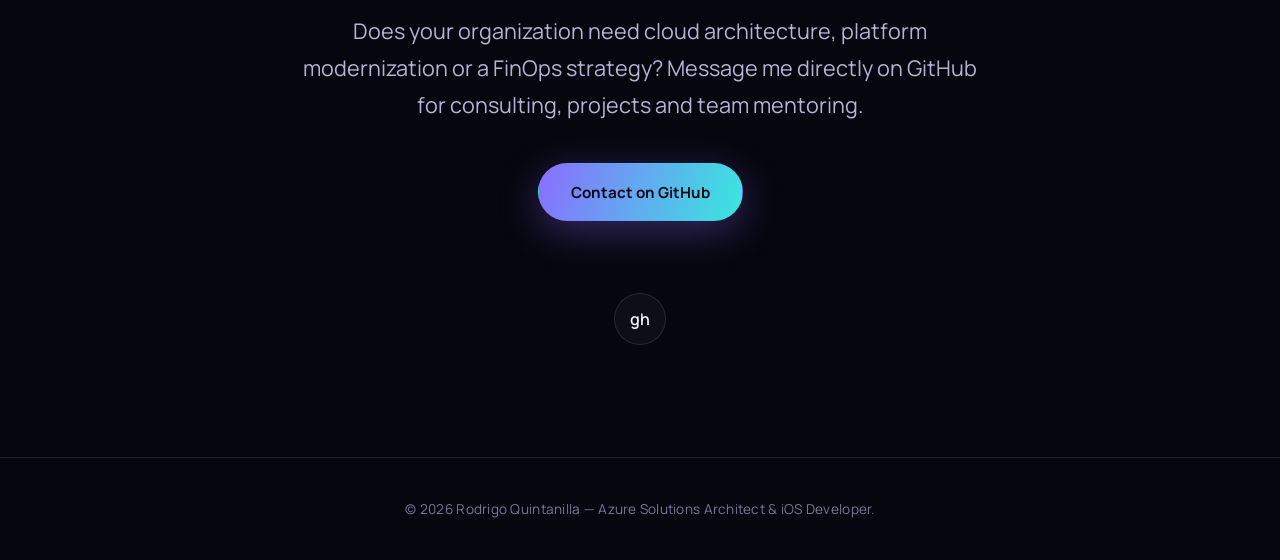
==== commit a12f319e: "Translate site to English and add full name (Rodrigo Quintanilla)" ====
--- a/index.html
+++ b/index.html
@@ -1,32 +1,32 @@
 <!DOCTYPE html>
-<html lang="es">
+<html lang="en">
 <head>
     <meta charset="UTF-8">
     <meta name="viewport" content="width=device-width, initial-scale=1.0">
-    <meta name="description" content="Azure Solutions Architect. Diseño de plataformas de datos, Microsoft Fabric, FinOps y estrategia cloud empresarial.">
-    <meta name="keywords" content="Azure, Cloud Architecture, Microsoft Fabric, Data Platform, FinOps, Cloud Consultant, Consultor Azure">
-    <meta name="author" content="Rodriqe">
+    <meta name="description" content="Rodrigo Quintanilla — Azure Solutions Architect. Design of data platforms, Microsoft Fabric, FinOps and enterprise cloud strategy.">
+    <meta name="keywords" content="Azure, Cloud Architecture, Microsoft Fabric, Data Platform, FinOps, Cloud Consultant, Azure Consultant">
+    <meta name="author" content="Rodrigo Quintanilla">
     <meta name="robots" content="index, follow">
 
-    <title>Azure Solutions Architect | Cloud &amp; iOS Developer</title>
+    <title>Rodrigo Quintanilla | Azure Solutions Architect &amp; iOS Developer</title>
     <link rel="preconnect" href="https://fonts.googleapis.com">
     <link rel="preconnect" href="https://fonts.gstatic.com" crossorigin>
     <link href="https://fonts.googleapis.com/css2?family=Cormorant+Garamond:ital,wght@0,400;0,500;0,600;0,700;1,400;1,500;1,600&family=Manrope:wght@400;500;600;700&display=swap" rel="stylesheet">
     <link rel="stylesheet" href="assets/css/styles.css">
 </head>
 <body>
-    <a href="#services" class="skip-link">Saltar al contenido principal</a>
+    <a href="#services" class="skip-link">Skip to main content</a>
     <!-- Navigation -->
     <header>
         <div class="container">
-            <nav aria-label="Navegacion principal">
+            <nav aria-label="Main navigation">
                 <a href="#" class="logo">RQ</a>
                 <ul>
-                    <li><a href="#services">Servicios</a></li>
-                    <li><a href="#tech">Tecnologías</a></li>
-                    <li><a href="#projects">Proyectos</a></li>
-                    <li><a href="#certs">Certificaciones</a></li>
-                    <li><a href="#contact">Contacto</a></li>
+                    <li><a href="#services">Services</a></li>
+                    <li><a href="#tech">Technologies</a></li>
+                    <li><a href="#projects">Projects</a></li>
+                    <li><a href="#certs">Certifications</a></li>
+                    <li><a href="#contact">Contact</a></li>
                 </ul>
             </nav>
         </div>
@@ -36,24 +36,25 @@
     <section class="hero">
         <div class="container hero-grid">
             <div class="hero-content fade-in">
+                <p class="hero-eyebrow">Rodrigo Quintanilla</p>
                 <h1>
-                    Arquitecto de Soluciones <span class="highlight">Cloud Azure</span>
+                    <span class="highlight">Azure Cloud</span> Solutions Architect
                 </h1>
                 <p class="hero-description">
-                    Especialista en diseño e implementación de plataformas de datos empresariales, Microsoft Fabric y estrategias FinOps. Más de 4 años transformando la infraestructura cloud de organizaciones líderes en banca, gobierno e industria.
+                    Specialist in the design and implementation of enterprise data platforms, Microsoft Fabric and FinOps strategies. Over 4 years transforming the cloud infrastructure of leading organizations in banking, government and industry.
                 </p>
                 <div class="cta-buttons">
-                    <a href="#contact" class="btn btn-primary">Solicitar Consulta</a>
+                    <a href="#contact" class="btn btn-primary">Request a Consultation</a>
                     <a href="https://github.com/Rodriqe" class="btn btn-secondary" target="_blank" rel="noopener noreferrer">GitHub</a>
                 </div>
                 <div class="stats">
                     <div class="stat">
                         <div class="stat-number">20+</div>
-                        <div class="stat-label">Implementaciones Fabric</div>
+                        <div class="stat-label">Fabric Implementations</div>
                     </div>
                     <div class="stat">
                         <div class="stat-number">60+</div>
-                        <div class="stat-label">Clientes Empresariales</div>
+                        <div class="stat-label">Enterprise Clients</div>
                     </div>
                 </div>
             </div>
@@ -63,8 +64,8 @@
     <!-- Services Section -->
     <section class="services" id="services">
         <div class="container">
-            <h2 class="section-title">Servicios de Consultoría</h2>
-            <p class="section-subtitle">Soluciones integrales de arquitectura cloud y gobernanza de datos</p>
+            <h2 class="section-title">Consulting Services</h2>
+            <p class="section-subtitle">End-to-end cloud architecture and data governance solutions</p>
             
             <div class="services-grid" id="servicesGrid">
                 <!-- Generado por JavaScript desde config.json -->
@@ -75,8 +76,8 @@
     <!-- Tech Stack Section -->
     <section class="tech" id="tech">
         <div class="container">
-            <h2 class="section-title">Tecnologías y Expertise</h2>
-            <p class="section-subtitle">Stack y áreas de especialización en cloud, datos y desarrollo</p>
+            <h2 class="section-title">Technologies &amp; Expertise</h2>
+            <p class="section-subtitle">Stack and areas of specialization across cloud, data and development</p>
 
             <div class="tech-grid" id="techGrid">
                 <!-- Generado por JavaScript desde config.js -->
@@ -87,8 +88,8 @@
     <!-- Projects Section -->
     <section class="projects" id="projects">
         <div class="container">
-            <h2 class="section-title">Proyectos Personales</h2>
-            <p class="section-subtitle">Solo productos publicados en App Store y disponibles para descarga</p>
+            <h2 class="section-title">Personal Projects</h2>
+            <p class="section-subtitle">Only products published on the App Store and available to download</p>
             
             <div class="projects-grid" id="projectsGrid">
                 <!-- Generado por JavaScript desde config.json -->
@@ -99,8 +100,8 @@
     <!-- Certifications Section -->
     <section class="certifications" id="certs">
         <div class="container">
-            <h2 class="section-title">Certificaciones Microsoft</h2>
-            <p class="section-subtitle">Acreditaciones de nivel experto en Azure</p>
+            <h2 class="section-title">Microsoft Certifications</h2>
+            <p class="section-subtitle">Expert-level Azure accreditations</p>
             
             <div class="certs-grid" id="certsGrid">
                 <!-- Generado por JavaScript desde config.json -->
@@ -112,12 +113,12 @@
     <section class="contact" id="contact">
         <div class="container">
             <div class="contact-content fade-in">
-                <h2 class="section-title">Conversemos</h2>
+                <h2 class="section-title">Let's Talk</h2>
                 <p>
-                    ¿Tu organización necesita arquitectura cloud, modernización de plataformas o estrategia FinOps? Escríbeme directamente por GitHub para consultas, proyectos y mentoría de equipos.
+                    Does your organization need cloud architecture, platform modernization or a FinOps strategy? Message me directly on GitHub for consulting, projects and team mentoring.
                 </p>
                 <div class="cta-buttons contact-actions">
-                    <a href="https://github.com/Rodriqe" class="btn btn-primary" target="_blank" rel="noopener noreferrer">Contactar por GitHub</a>
+                    <a href="https://github.com/Rodriqe" class="btn btn-primary" target="_blank" rel="noopener noreferrer">Contact on GitHub</a>
                 </div>
                 <div class="social-links">
                     <a href="https://github.com/Rodriqe" class="social-link" title="GitHub" target="_blank" rel="noopener noreferrer">gh</a>
@@ -129,7 +130,7 @@
     <!-- Footer -->
     <footer>
         <div class="container">
-            <p>&copy; 2026 Azure Solutions Architect. Cloud &amp; iOS Developer.</p>
+            <p>&copy; 2026 Rodrigo Quintanilla — Azure Solutions Architect &amp; iOS Developer.</p>
         </div>
     </footer>
 
--- a/assets/css/styles.css
+++ b/assets/css/styles.css
@@ -191,6 +191,16 @@
     font-weight: 600;
     letter-spacing: -0.01em;
     max-width: 15ch;
+}
+
+.hero-eyebrow {
+    font-family: 'Manrope', sans-serif;
+    font-size: 0.8rem;
+    font-weight: 600;
+    letter-spacing: 0.32em;
+    text-transform: uppercase;
+    color: var(--cyan);
+    margin-bottom: 1.25rem;
 }
 
 .hero-content h1 .highlight {
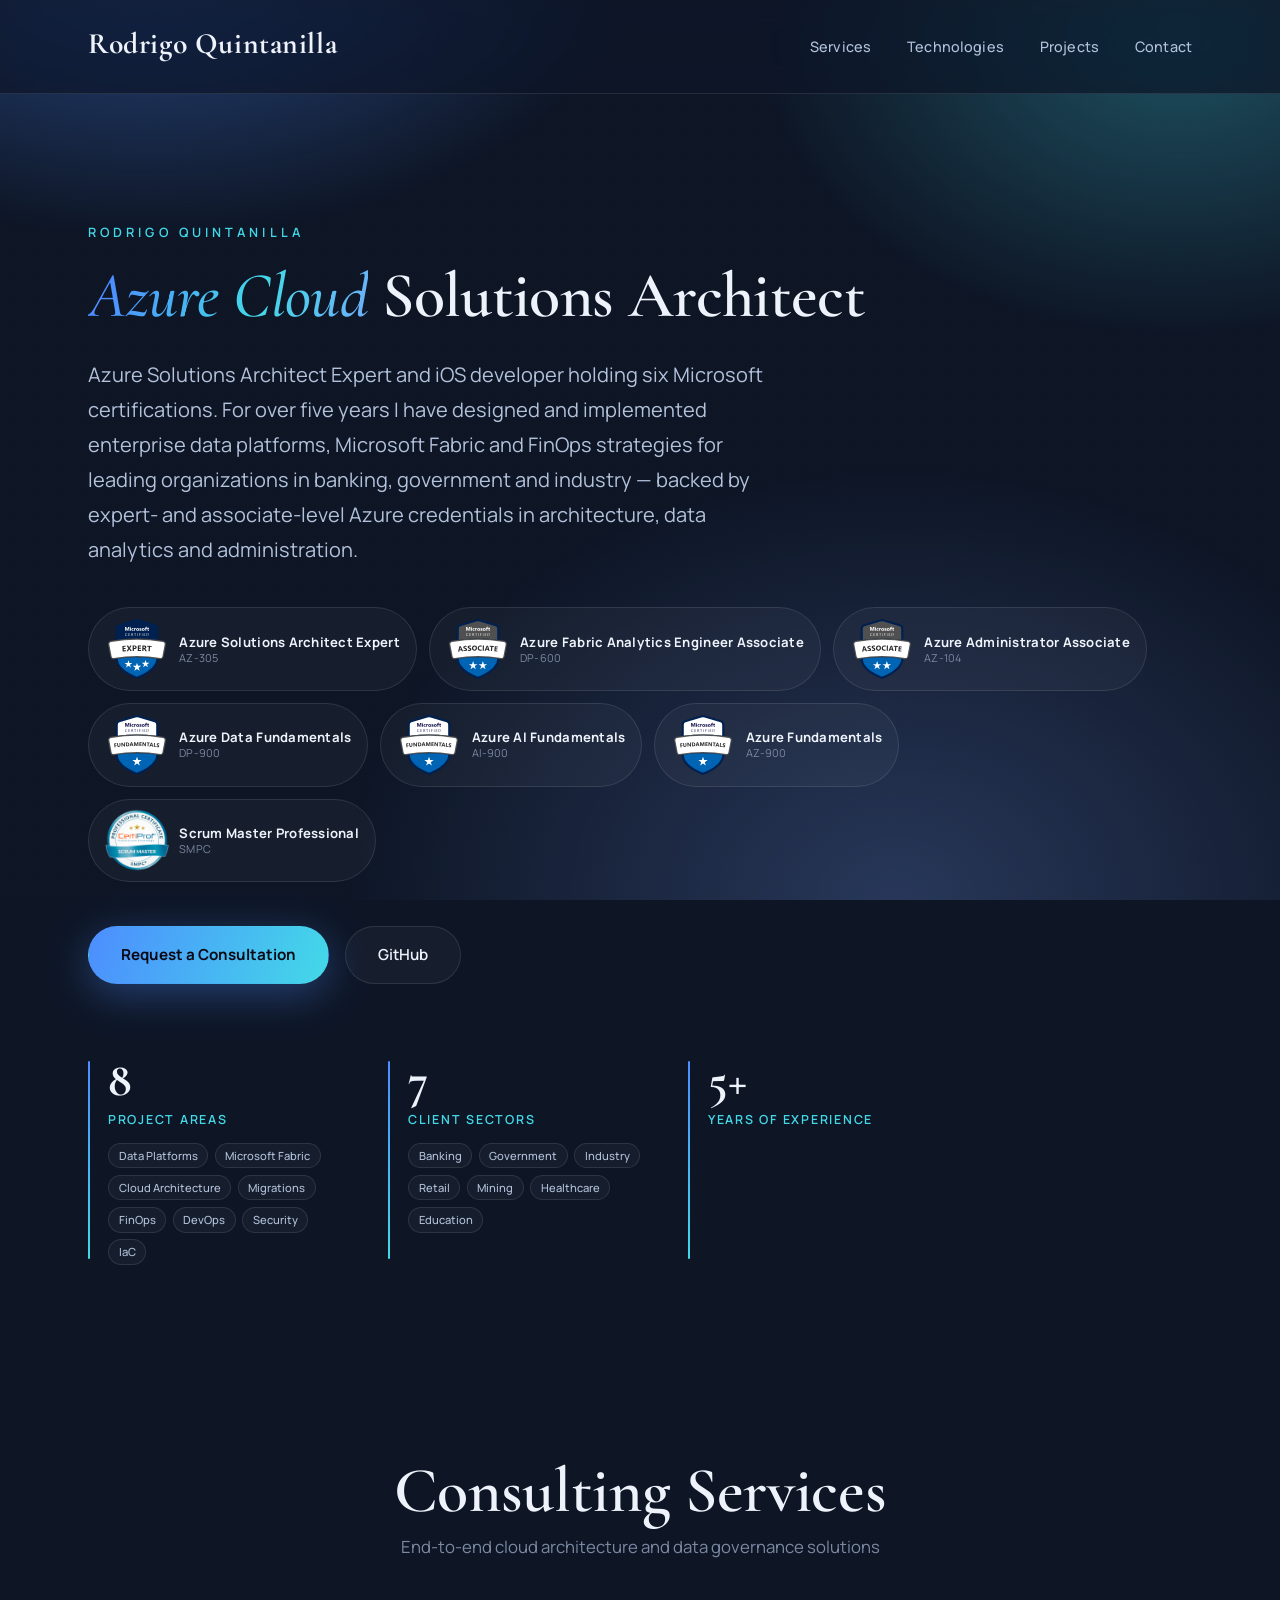
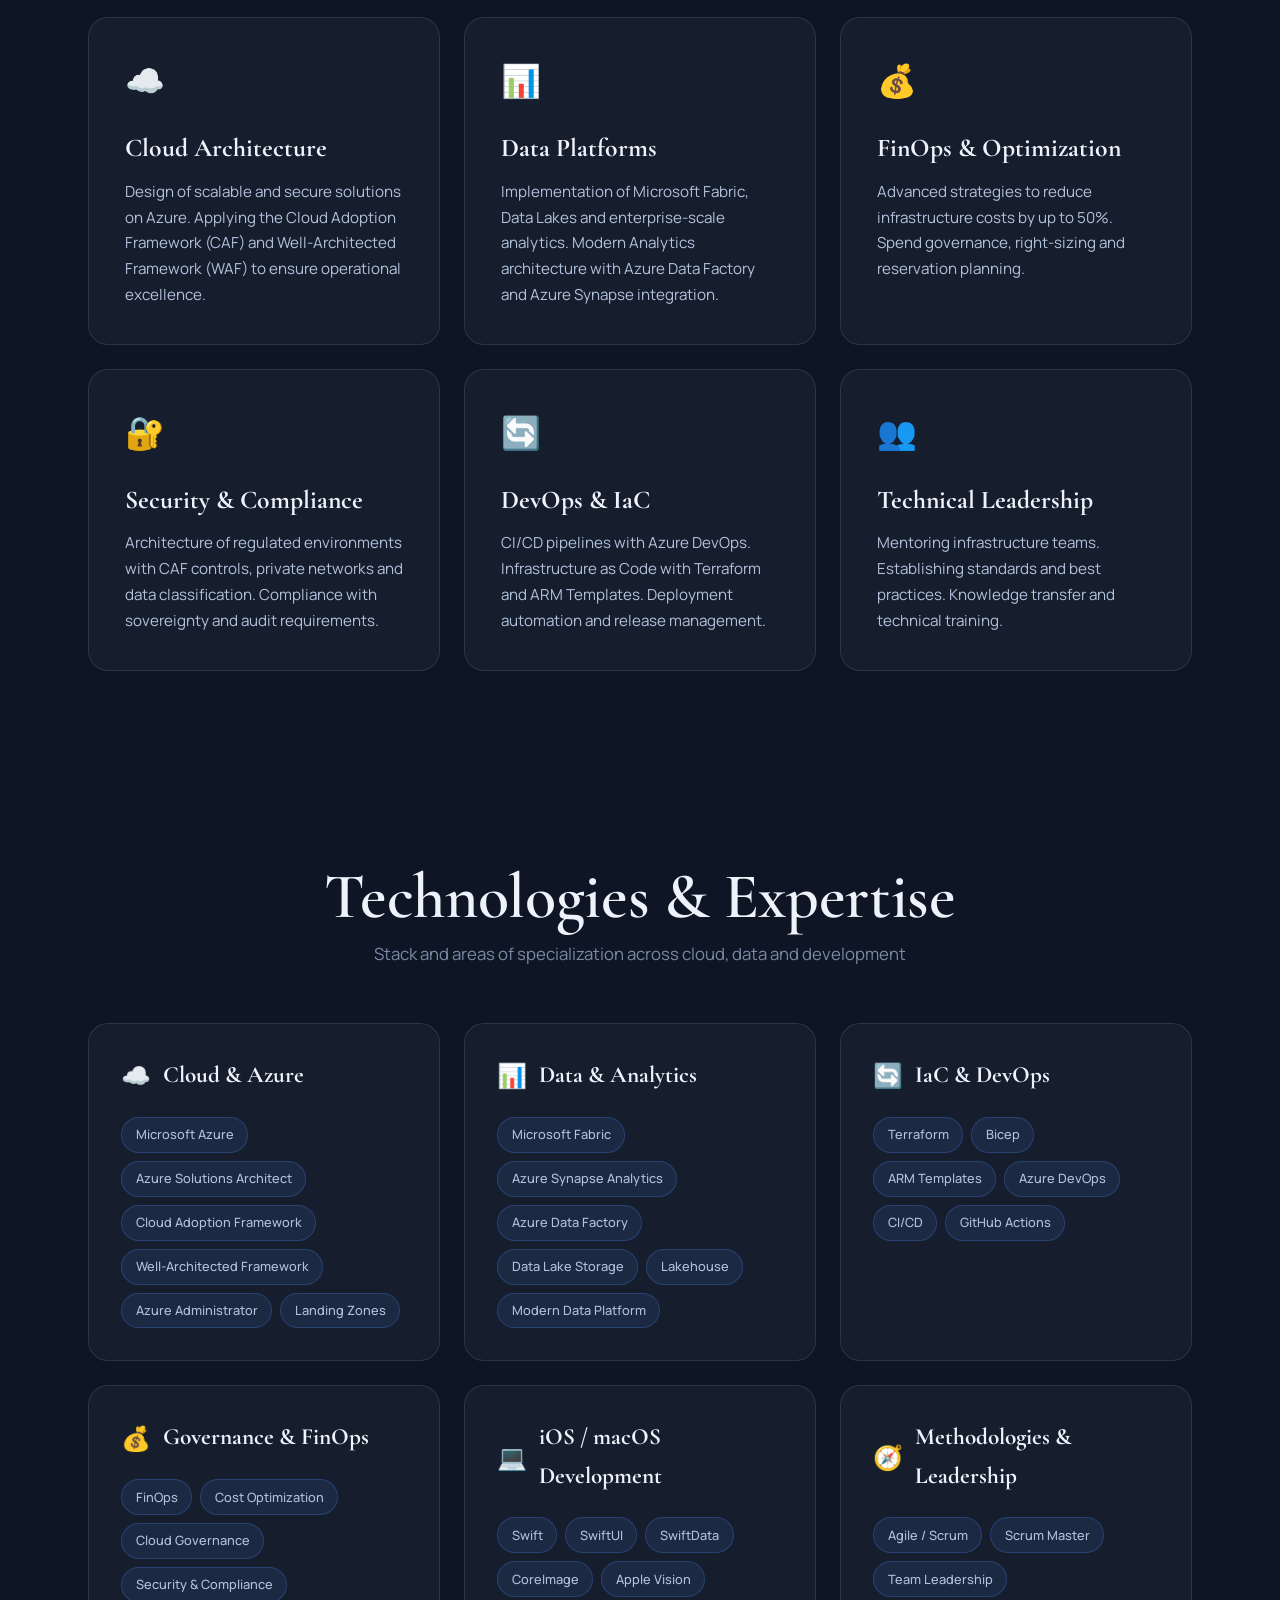
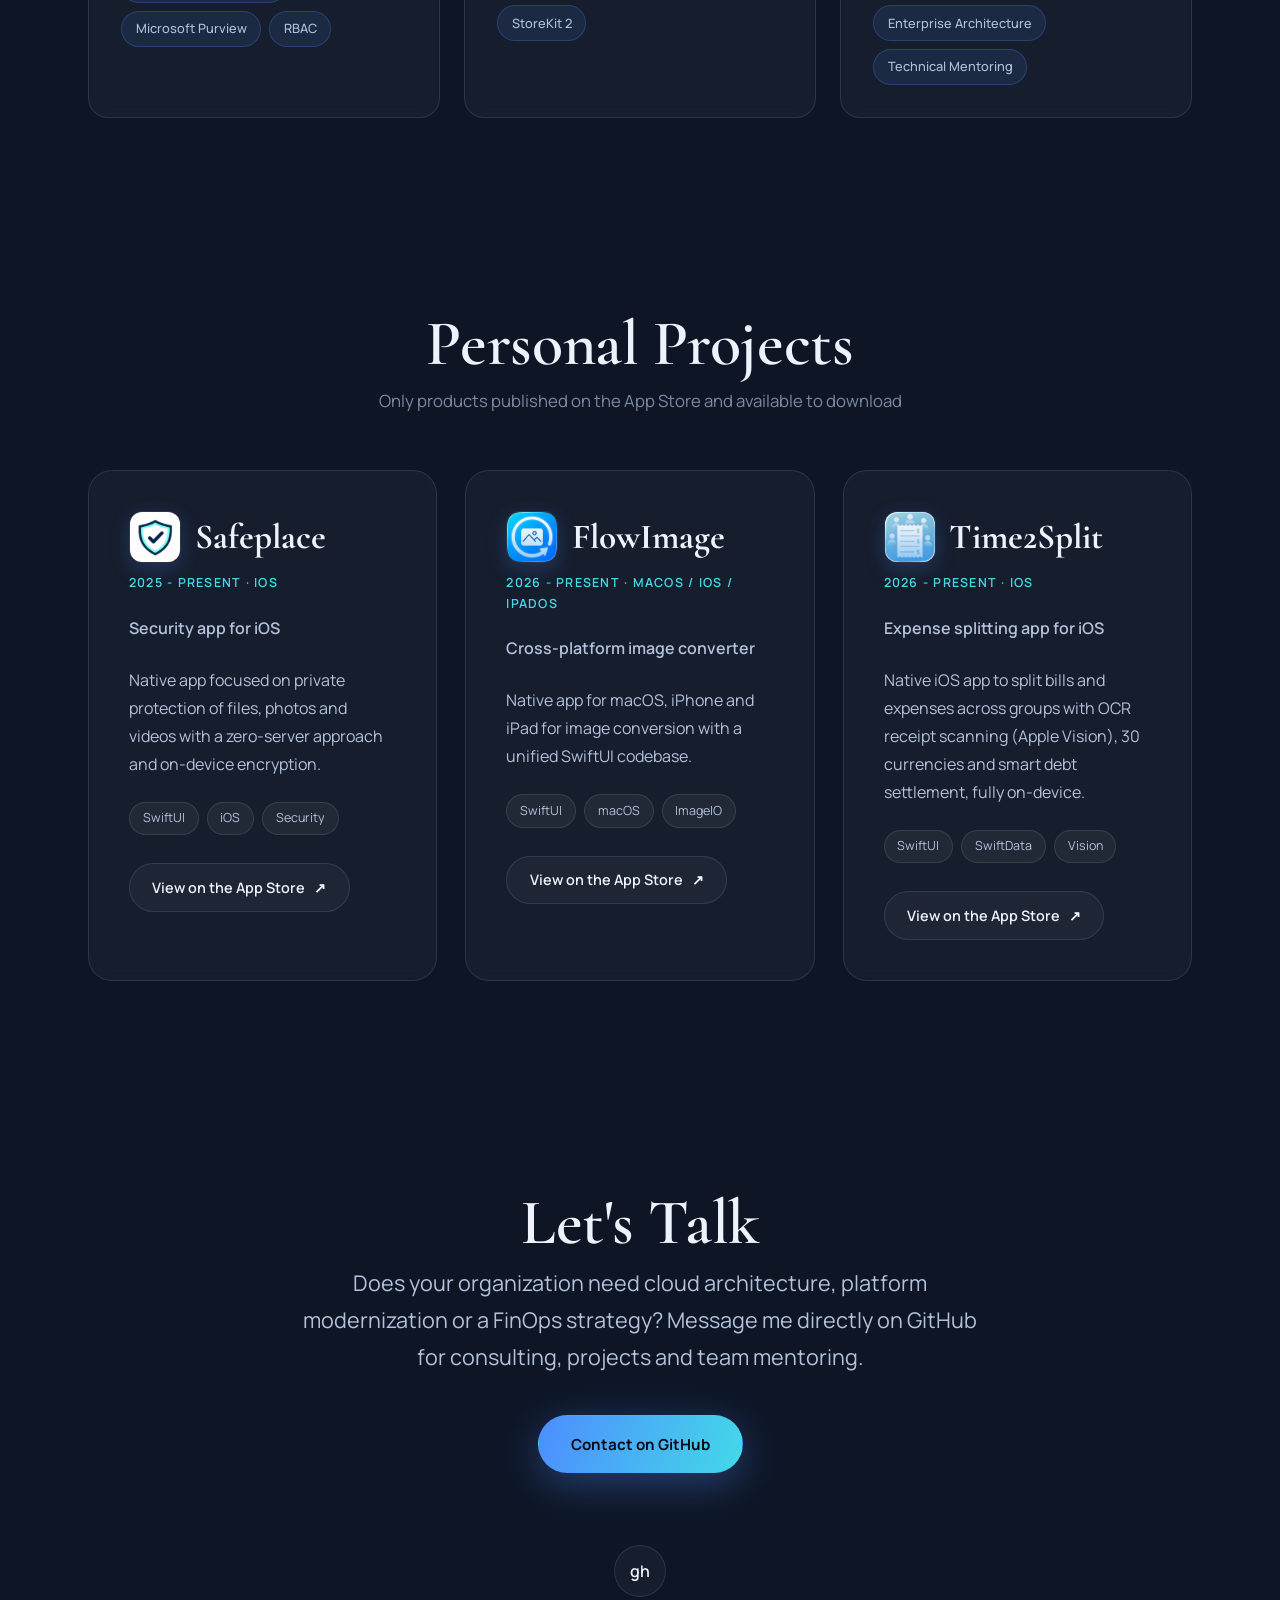
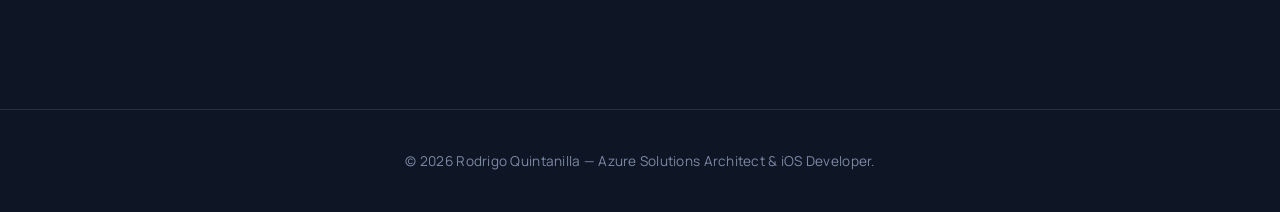
==== commit fbff9a23: "Add personal project app icons and refine project card layout" ====
--- a/index.html
+++ b/index.html
@@ -20,12 +20,11 @@
     <header>
         <div class="container">
             <nav aria-label="Main navigation">
-                <a href="#" class="logo">RQ</a>
+                <a href="#" class="logo">Rodrigo Quintanilla</a>
                 <ul>
                     <li><a href="#services">Services</a></li>
                     <li><a href="#tech">Technologies</a></li>
                     <li><a href="#projects">Projects</a></li>
-                    <li><a href="#certs">Certifications</a></li>
                     <li><a href="#contact">Contact</a></li>
                 </ul>
             </nav>
@@ -41,20 +40,46 @@
                     <span class="highlight">Azure Cloud</span> Solutions Architect
                 </h1>
                 <p class="hero-description">
-                    Specialist in the design and implementation of enterprise data platforms, Microsoft Fabric and FinOps strategies. Over 4 years transforming the cloud infrastructure of leading organizations in banking, government and industry.
+                    Azure Solutions Architect Expert and iOS developer holding six Microsoft certifications. For over five years I have designed and implemented enterprise data platforms, Microsoft Fabric and FinOps strategies for leading organizations in banking, government and industry &mdash; backed by expert- and associate-level Azure credentials in architecture, data analytics and administration.
                 </p>
+                <div class="hero-certs" id="heroCerts" aria-label="Microsoft certifications">
+                    <!-- Generado por JavaScript desde config.js -->
+                </div>
                 <div class="cta-buttons">
                     <a href="#contact" class="btn btn-primary">Request a Consultation</a>
                     <a href="https://github.com/Rodriqe" class="btn btn-secondary" target="_blank" rel="noopener noreferrer">GitHub</a>
                 </div>
                 <div class="stats">
                     <div class="stat">
-                        <div class="stat-number">20+</div>
-                        <div class="stat-label">Fabric Implementations</div>
+                        <div class="stat-number">8</div>
+                        <div class="stat-label">Project Areas</div>
+                        <div class="stat-chips">
+                            <span>Data Platforms</span>
+                            <span>Microsoft Fabric</span>
+                            <span>Cloud Architecture</span>
+                            <span>Migrations</span>
+                            <span>FinOps</span>
+                            <span>DevOps</span>
+                            <span>Security</span>
+                            <span>IaC</span>
+                        </div>
                     </div>
                     <div class="stat">
-                        <div class="stat-number">60+</div>
-                        <div class="stat-label">Enterprise Clients</div>
+                        <div class="stat-number">7</div>
+                        <div class="stat-label">Client Sectors</div>
+                        <div class="stat-chips">
+                            <span>Banking</span>
+                            <span>Government</span>
+                            <span>Industry</span>
+                            <span>Retail</span>
+                            <span>Mining</span>
+                            <span>Healthcare</span>
+                            <span>Education</span>
+                        </div>
+                    </div>
+                    <div class="stat">
+                        <div class="stat-number">5+</div>
+                        <div class="stat-label">Years of Experience</div>
                     </div>
                 </div>
             </div>
@@ -97,18 +122,6 @@
         </div>
     </section>
 
-    <!-- Certifications Section -->
-    <section class="certifications" id="certs">
-        <div class="container">
-            <h2 class="section-title">Microsoft Certifications</h2>
-            <p class="section-subtitle">Expert-level Azure accreditations</p>
-            
-            <div class="certs-grid" id="certsGrid">
-                <!-- Generado por JavaScript desde config.json -->
-            </div>
-        </div>
-    </section>
-
     <!-- Contact Section -->
     <section class="contact" id="contact">
         <div class="container">
--- a/assets/css/styles.css
+++ b/assets/css/styles.css
@@ -4,20 +4,20 @@
    ============================================ */
 
 :root {
-    --bg: #06060f;
-    --bg-2: #0b0a18;
+    --bg: #0e1626;
+    --bg-2: #16243d;
     --surface: rgba(255, 255, 255, 0.035);
     --surface-2: rgba(255, 255, 255, 0.06);
     --border: rgba(255, 255, 255, 0.10);
-    --border-glow: rgba(124, 92, 255, 0.45);
-
-    --text: #f3f2fb;
-    --text-soft: #b6b3d4;
-    --muted: #797795;
-
-    --violet: #8b6dff;
-    --cyan: #38e8df;
-    --magenta: #ff6ad5;
+    --border-glow: rgba(77, 141, 255, 0.45);
+
+    --text: #eef3fb;
+    --text-soft: #b3c2db;
+    --muted: #7c89a3;
+
+    --violet: #4d8dff;
+    --cyan: #43d9e8;
+    --magenta: #7aa2ff;
 
     --maxw: 1160px;
 }
@@ -50,9 +50,9 @@
     z-index: 0;
     pointer-events: none;
     background:
-        radial-gradient(800px 500px at 12% -8%, rgba(139, 109, 255, 0.28), transparent 60%),
-        radial-gradient(700px 500px at 92% 4%, rgba(56, 232, 223, 0.16), transparent 58%),
-        radial-gradient(900px 700px at 70% 100%, rgba(255, 106, 213, 0.12), transparent 60%);
+        radial-gradient(800px 500px at 12% -8%, color-mix(in srgb, var(--violet) 45%, transparent), transparent 62%),
+        radial-gradient(700px 500px at 92% 4%, color-mix(in srgb, var(--cyan) 30%, transparent), transparent 60%),
+        radial-gradient(900px 700px at 70% 100%, color-mix(in srgb, var(--magenta) 24%, transparent), transparent 62%);
 }
 
 body::after {
@@ -75,7 +75,7 @@
 }
 
 ::selection {
-    background: rgba(139, 109, 255, 0.4);
+    background: color-mix(in srgb, var(--violet) 40%, transparent);
     color: #fff;
 }
 
@@ -110,7 +110,7 @@
     position: sticky;
     top: 0;
     z-index: 100;
-    background: rgba(6, 6, 15, 0.6);
+    background: color-mix(in srgb, var(--bg) 72%, transparent);
     -webkit-backdrop-filter: blur(16px) saturate(140%);
     backdrop-filter: blur(16px) saturate(140%);
     border-bottom: 1px solid var(--border);
@@ -120,7 +120,8 @@
     display: flex;
     justify-content: space-between;
     align-items: center;
-    gap: 2rem;
+    flex-wrap: wrap;
+    gap: 0.75rem 2rem;
     padding: 1.25rem 0;
 }
 
@@ -135,6 +136,7 @@
 
 nav ul {
     display: flex;
+    flex-wrap: wrap;
     list-style: none;
     gap: 2.25rem;
 }
@@ -185,12 +187,12 @@
 
 .hero-content h1 {
     font-family: 'Cormorant Garamond', Georgia, serif;
-    font-size: clamp(3rem, 8.5vw, 6.5rem);
-    line-height: 1;
+    font-size: clamp(2rem, 5vw, 4rem);
+    line-height: 1.04;
     margin-bottom: 1.75rem;
     font-weight: 600;
     letter-spacing: -0.01em;
-    max-width: 15ch;
+    white-space: nowrap;
 }
 
 .hero-eyebrow {
@@ -246,12 +248,12 @@
     background: linear-gradient(110deg, var(--violet), var(--cyan));
     color: #0a0a16;
     font-weight: 700;
-    box-shadow: 0 10px 40px rgba(139, 109, 255, 0.35);
+    box-shadow: 0 10px 40px color-mix(in srgb, var(--violet) 35%, transparent);
 }
 
 .btn-primary:hover {
     transform: translateY(-2px);
-    box-shadow: 0 14px 50px rgba(56, 232, 223, 0.4);
+    box-shadow: 0 14px 50px color-mix(in srgb, var(--cyan) 40%, transparent);
 }
 
 .btn-secondary {
@@ -270,7 +272,7 @@
 
 .stats {
     display: grid;
-    grid-template-columns: repeat(2, minmax(0, 220px));
+    grid-template-columns: repeat(3, minmax(0, 260px));
     gap: 2.5rem;
 }
 
@@ -300,9 +302,30 @@
 }
 
 .stat-label {
-    font-size: 0.82rem;
-    color: var(--muted);
-    letter-spacing: 0.02em;
+    font-size: 0.78rem;
+    font-weight: 600;
+    text-transform: uppercase;
+    letter-spacing: 0.14em;
+    color: var(--cyan);
+    margin-bottom: 0.75rem;
+}
+
+.stat-chips {
+    display: flex;
+    flex-wrap: wrap;
+    gap: 0.4rem;
+}
+
+.stat-chips span {
+    font-size: 0.7rem;
+    font-weight: 500;
+    color: var(--text-soft);
+    padding: 0.25rem 0.6rem;
+    background: var(--surface);
+    border: 1px solid var(--border);
+    border-radius: 999px;
+    line-height: 1.4;
+    white-space: nowrap;
 }
 
 /* ============================================
@@ -361,7 +384,7 @@
     inset: 0;
     border-radius: inherit;
     padding: 1px;
-    background: linear-gradient(140deg, rgba(139, 109, 255, 0.5), transparent 40%, transparent 60%, rgba(56, 232, 223, 0.4));
+    background: linear-gradient(140deg, color-mix(in srgb, var(--violet) 50%, transparent), transparent 40%, transparent 60%, color-mix(in srgb, var(--cyan) 40%, transparent));
     -webkit-mask: linear-gradient(#000 0 0) content-box, linear-gradient(#000 0 0);
     mask: linear-gradient(#000 0 0) content-box, linear-gradient(#000 0 0);
     -webkit-mask-composite: xor;
@@ -452,20 +475,20 @@
 }
 
 .tech-pill {
-    background: rgba(139, 109, 255, 0.1);
-    color: #d9d2ff;
+    background: color-mix(in srgb, var(--violet) 10%, transparent);
+    color: var(--text-soft);
     padding: 0.4rem 0.85rem;
     border-radius: 999px;
     font-size: 0.8rem;
     font-weight: 500;
-    border: 1px solid rgba(139, 109, 255, 0.25);
+    border: 1px solid color-mix(in srgb, var(--violet) 25%, transparent);
     transition: all 0.25s ease;
 }
 
 .tech-pill:hover {
-    background: rgba(56, 232, 223, 0.14);
-    border-color: rgba(56, 232, 223, 0.4);
-    color: #c8fff9;
+    background: color-mix(in srgb, var(--cyan) 14%, transparent);
+    border-color: color-mix(in srgb, var(--cyan) 40%, transparent);
+    color: var(--text);
 }
 
 /* ============================================
@@ -501,7 +524,7 @@
     right: -30%;
     width: 320px;
     height: 320px;
-    background: radial-gradient(circle, rgba(139, 109, 255, 0.18), transparent 65%);
+    background: radial-gradient(circle, color-mix(in srgb, var(--violet) 18%, transparent), transparent 65%);
     opacity: 0;
     transition: opacity 0.4s ease;
     pointer-events: none;
@@ -519,15 +542,28 @@
 .project-header {
     position: relative;
     z-index: 1;
-    margin-bottom: 1.25rem;
+    margin-bottom: 0.6rem;
+    display: flex;
+    align-items: center;
+    gap: 0.85rem;
+}
+
+.project-icon {
+    width: 52px;
+    height: 52px;
+    border-radius: 13px;
+    flex-shrink: 0;
+    object-fit: cover;
+    border: 1px solid var(--border);
+    box-shadow: 0 6px 20px color-mix(in srgb, var(--violet) 22%, transparent);
 }
 
 .project-header h3 {
     font-family: 'Cormorant Garamond', Georgia, serif;
     font-size: 2.2rem;
     font-weight: 700;
-    line-height: 1;
-    margin-bottom: 0.4rem;
+    line-height: 1.05;
+    margin-bottom: 0;
 }
 
 .project-header p {
@@ -536,17 +572,26 @@
 }
 
 .project-meta {
+    position: relative;
+    z-index: 1;
     font-size: 0.78rem;
     text-transform: uppercase;
     letter-spacing: 0.1em;
     color: var(--cyan);
-    margin-top: 0.85rem;
+    margin-bottom: 1.25rem;
     font-weight: 600;
 }
 
 .project-body {
     position: relative;
     z-index: 1;
+}
+
+.project-subtitle {
+    color: var(--text);
+    font-size: 1.02rem;
+    font-weight: 600;
+    margin-bottom: 0.6rem;
 }
 
 .project-body p {
@@ -598,7 +643,7 @@
 
 .project-link:hover {
     border-color: var(--cyan);
-    background: rgba(56, 232, 223, 0.1);
+    background: color-mix(in srgb, var(--cyan) 10%, transparent);
     color: var(--cyan);
 }
 
@@ -607,49 +652,65 @@
 }
 
 /* ============================================
-   CERTIFICATIONS SECTION
-   ============================================ */
-
-.certifications {
-    padding: 6rem 0;
-}
-
-.certs-grid {
-    display: grid;
-    grid-template-columns: repeat(auto-fit, minmax(260px, 1fr));
-    gap: 1.25rem;
-}
-
-.cert-badge {
+   HERO CERTIFICATIONS (badges)
+   ============================================ */
+
+.hero-certs {
+    display: flex;
+    flex-wrap: wrap;
+    gap: 0.75rem;
+    margin-bottom: 2.75rem;
+}
+
+.cert-chip {
+    display: inline-flex;
+    align-items: center;
+    gap: 0.65rem;
+    padding: 0.55rem 1rem;
     background: var(--surface);
     border: 1px solid var(--border);
-    border-radius: 1.1rem;
-    padding: 1.85rem;
-    text-align: center;
+    border-radius: 999px;
     -webkit-backdrop-filter: blur(8px);
     backdrop-filter: blur(8px);
-    transition: all 0.32s ease;
-}
-
-.cert-badge:hover {
-    transform: translateY(-4px) scale(1.02);
+    transition: all 0.3s ease;
+}
+
+.cert-chip:hover {
+    transform: translateY(-2px);
     border-color: var(--border-glow);
     background: var(--surface-2);
 }
 
-.cert-badge h4 {
-    font-family: 'Cormorant Garamond', Georgia, serif;
-    color: var(--text);
-    margin-bottom: 0.55rem;
+.cert-chip-icon {
     font-size: 1.3rem;
+    line-height: 1;
+}
+
+.cert-chip-badge {
+    width: 64px;
+    height: 64px;
+    object-fit: contain;
+    flex-shrink: 0;
+    display: block;
+}
+
+.cert-chip-text {
+    display: flex;
+    flex-direction: column;
+    line-height: 1.2;
+}
+
+.cert-chip-text strong {
+    font-size: 0.82rem;
     font-weight: 700;
-    line-height: 1.15;
-}
-
-.cert-badge p {
+    color: var(--text);
+    letter-spacing: 0.02em;
+}
+
+.cert-chip-text small {
+    font-size: 0.68rem;
     color: var(--muted);
-    font-size: 0.8rem;
-    letter-spacing: 0.03em;
+    letter-spacing: 0.01em;
 }
 
 /* ============================================
@@ -755,18 +816,27 @@
    RESPONSIVE DESIGN
    ============================================ */
 
-@media (max-width: 768px) {
+@media (max-width: 900px) {
+    nav {
+        justify-content: center;
+        text-align: center;
+    }
+
     nav ul {
+        justify-content: center;
         gap: 1.25rem;
         font-size: 0.85rem;
     }
-
+}
+
+@media (max-width: 768px) {
     .hero {
         padding: 5rem 0 4rem;
     }
 
     .hero-content h1 {
         max-width: none;
+        white-space: normal;
     }
 
     .cta-buttons {
@@ -780,8 +850,7 @@
 
     .services-grid,
     .tech-grid,
-    .projects-grid,
-    .certs-grid {
+    .projects-grid {
         grid-template-columns: 1fr;
     }
 
@@ -789,6 +858,11 @@
         grid-template-columns: 1fr 1fr;
         gap: 1.5rem;
     }
+
+    .cert-chip-badge {
+        width: 52px;
+        height: 52px;
+    }
 }
 
 @media (max-width: 480px) {
@@ -801,7 +875,7 @@
     }
 
     nav ul {
-        gap: 0.85rem;
+        gap: 0.85rem 1.1rem;
         font-size: 0.78rem;
     }
 
@@ -813,4 +887,37 @@
     .service-card {
         padding: 1.85rem;
     }
-}
+
+    .hero-certs {
+        gap: 0.6rem;
+    }
+
+    .cert-chip {
+        padding: 0.45rem 0.8rem;
+        gap: 0.5rem;
+    }
+
+    .cert-chip-badge {
+        width: 44px;
+        height: 44px;
+    }
+
+    .social-links {
+        flex-wrap: wrap;
+    }
+}
+
+@media (max-width: 360px) {
+    .logo {
+        font-size: 1.3rem;
+    }
+
+    nav ul {
+        gap: 0.6rem 0.8rem;
+        font-size: 0.72rem;
+    }
+
+    .cert-chip-text strong {
+        font-size: 0.76rem;
+    }
+}
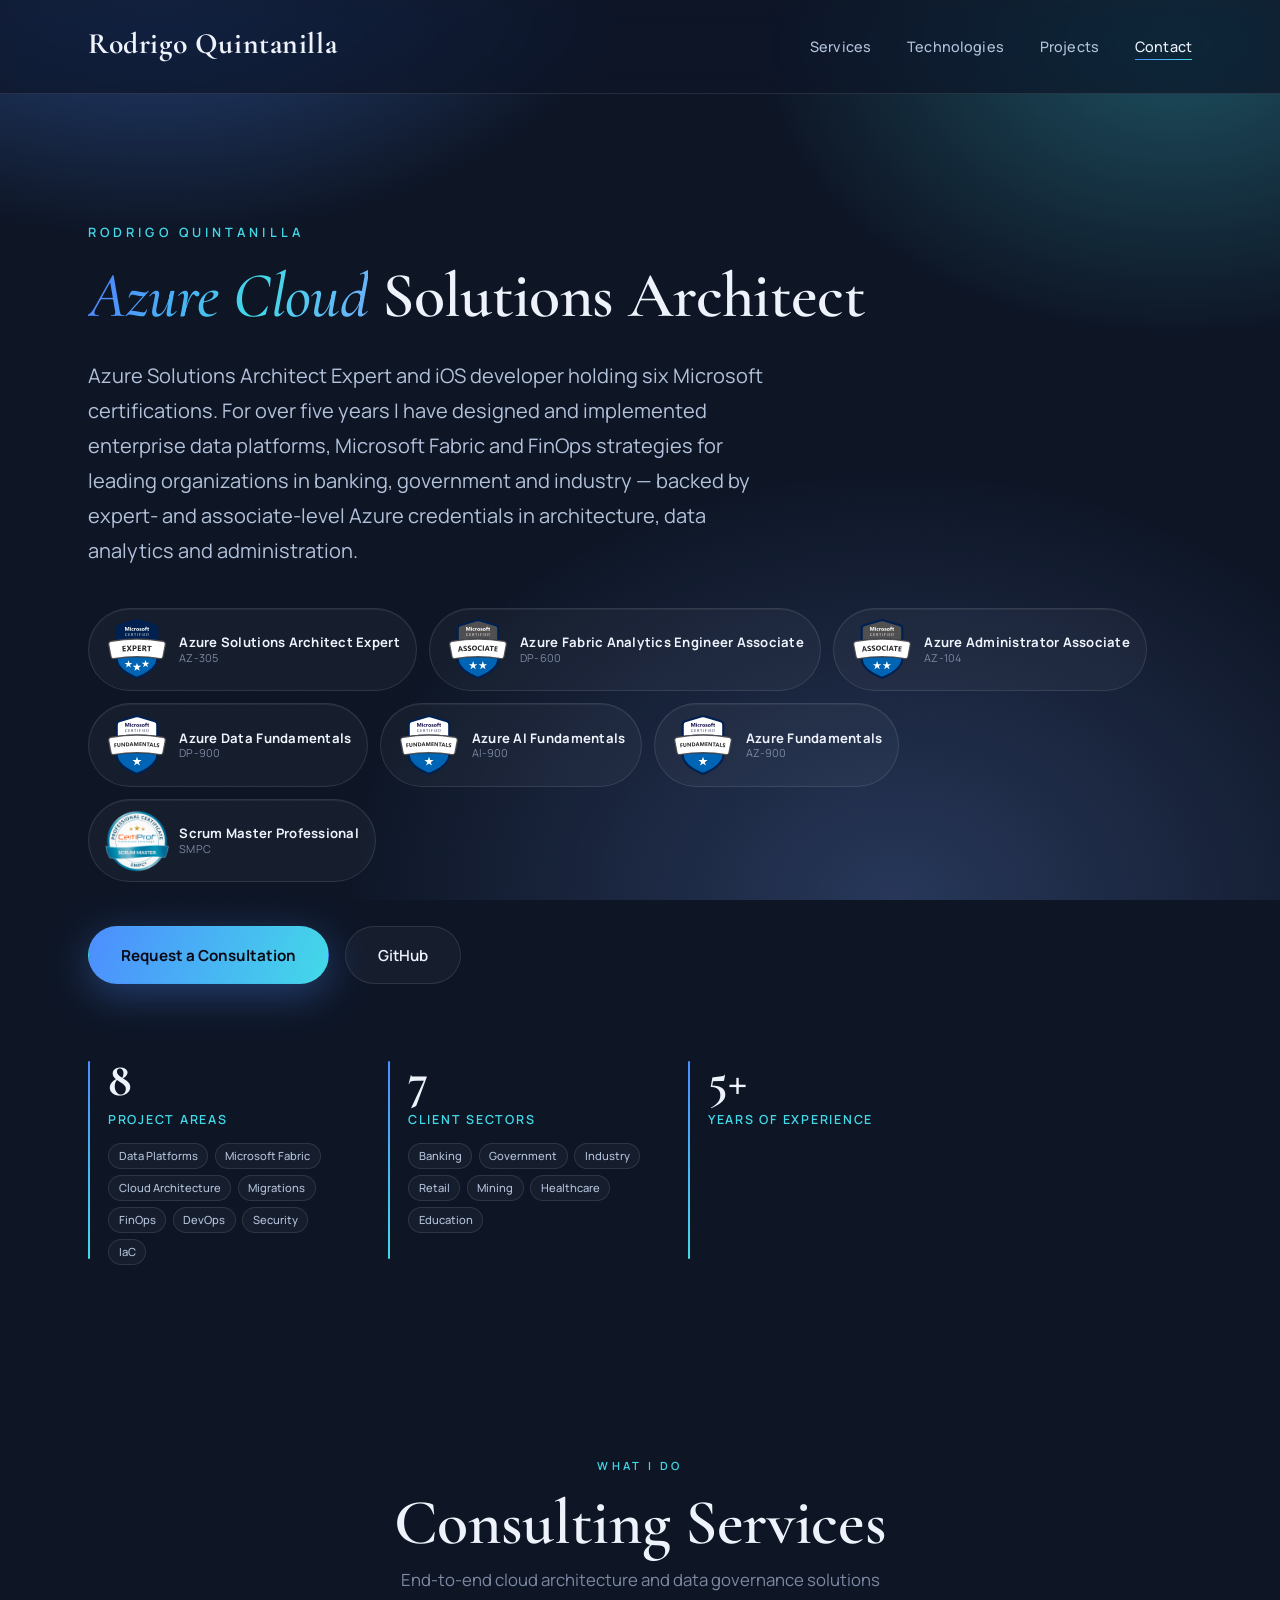
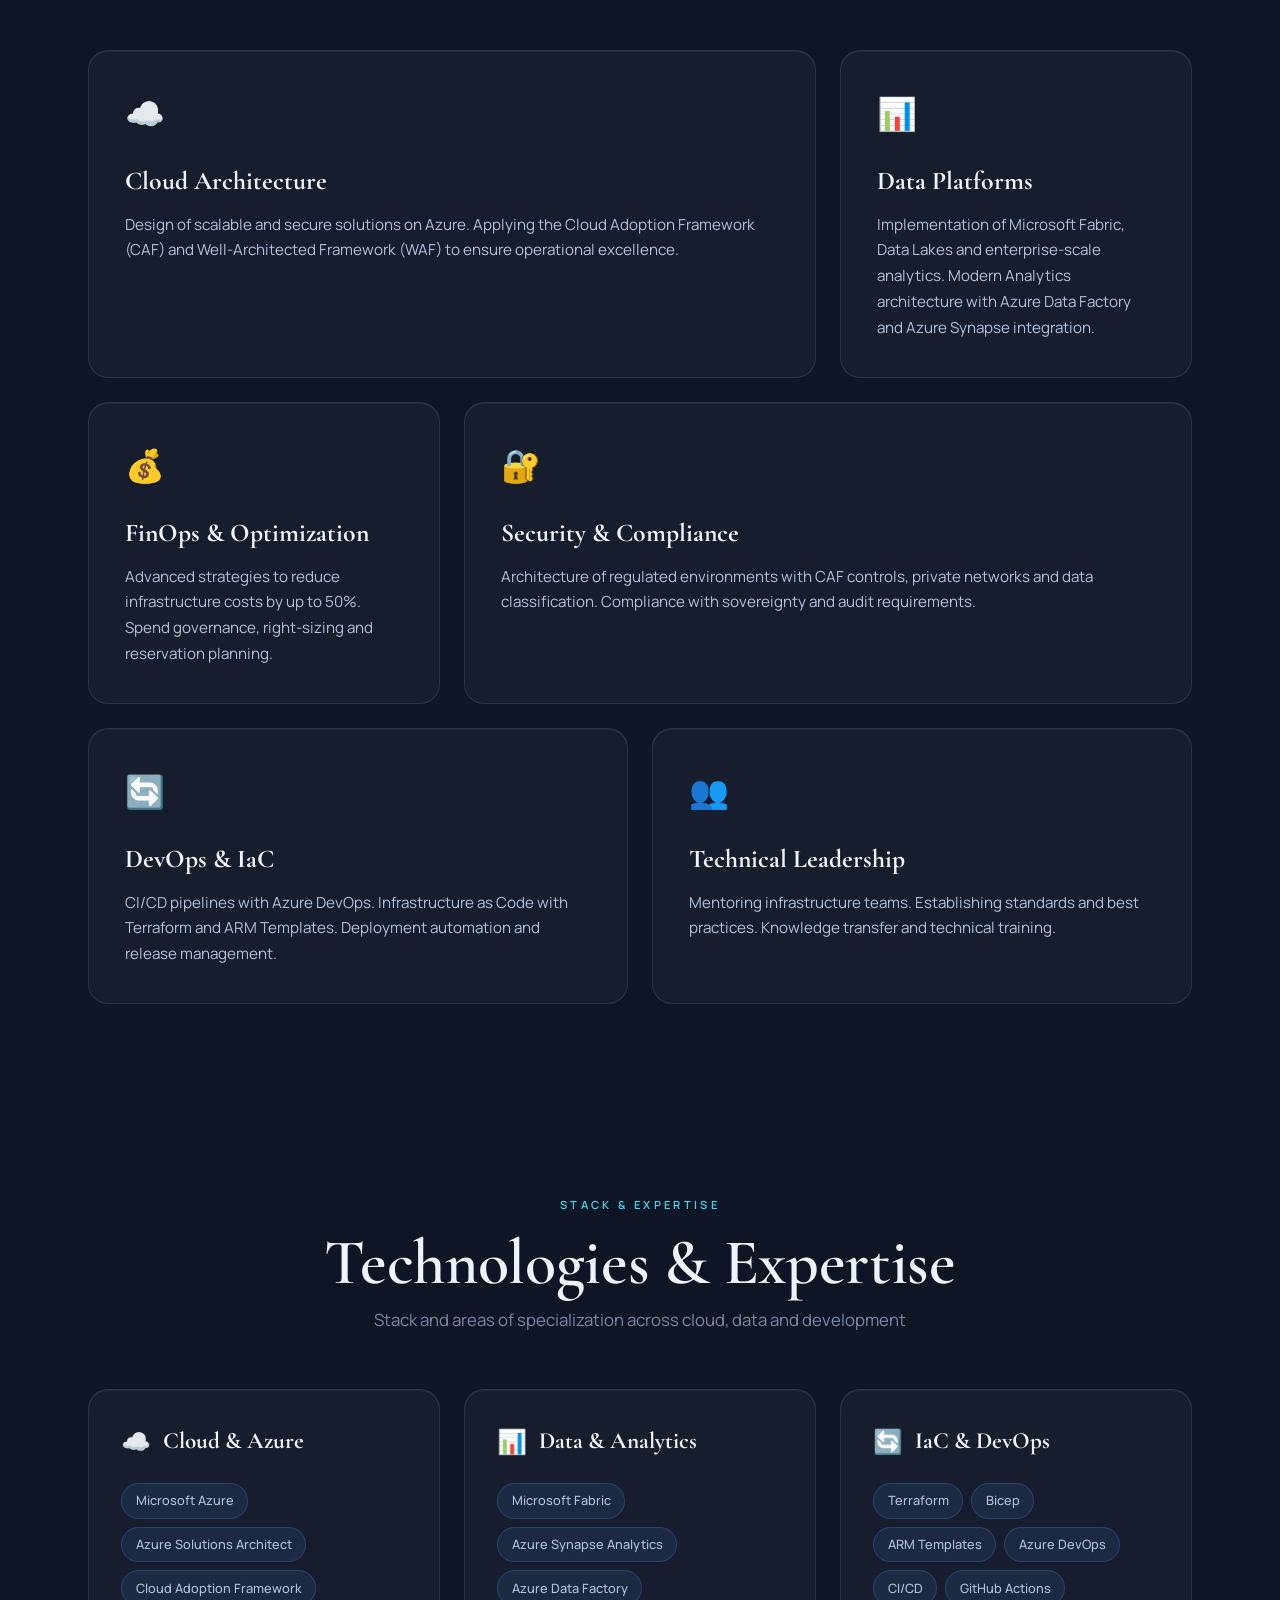
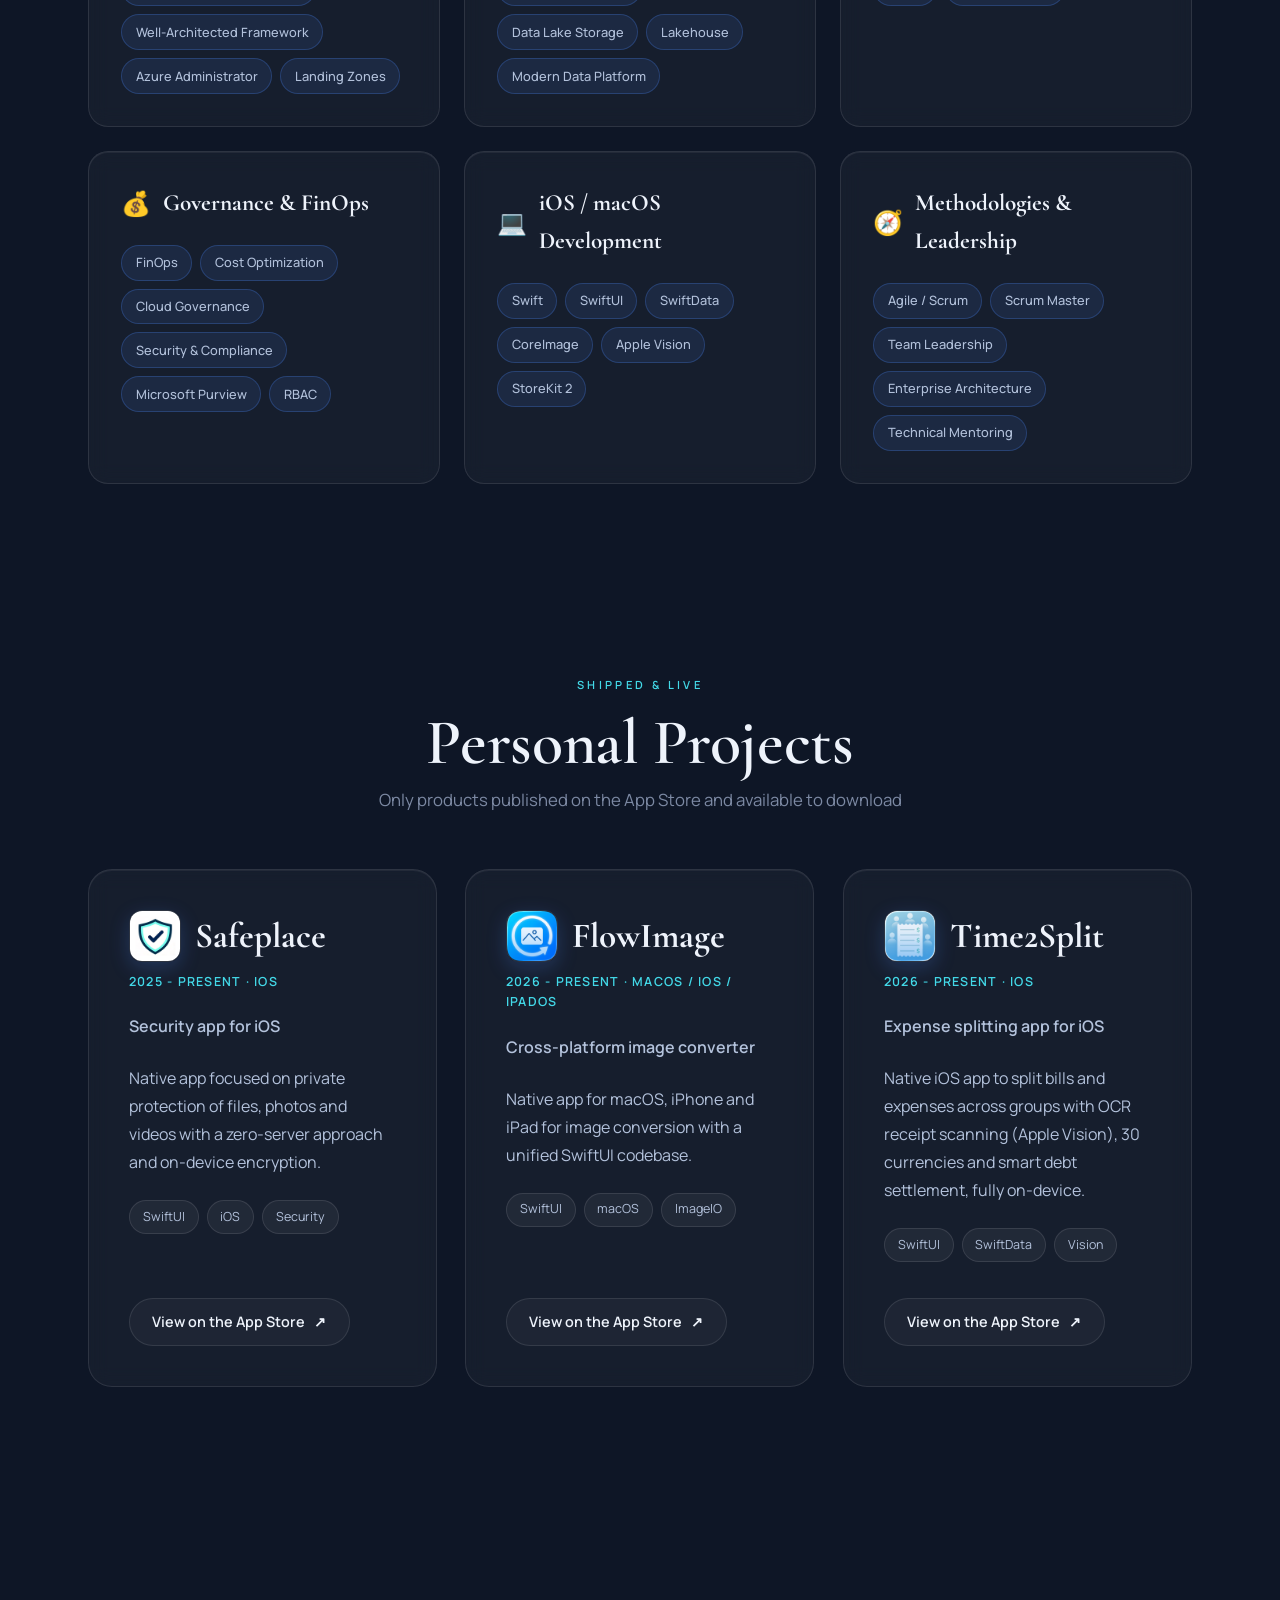
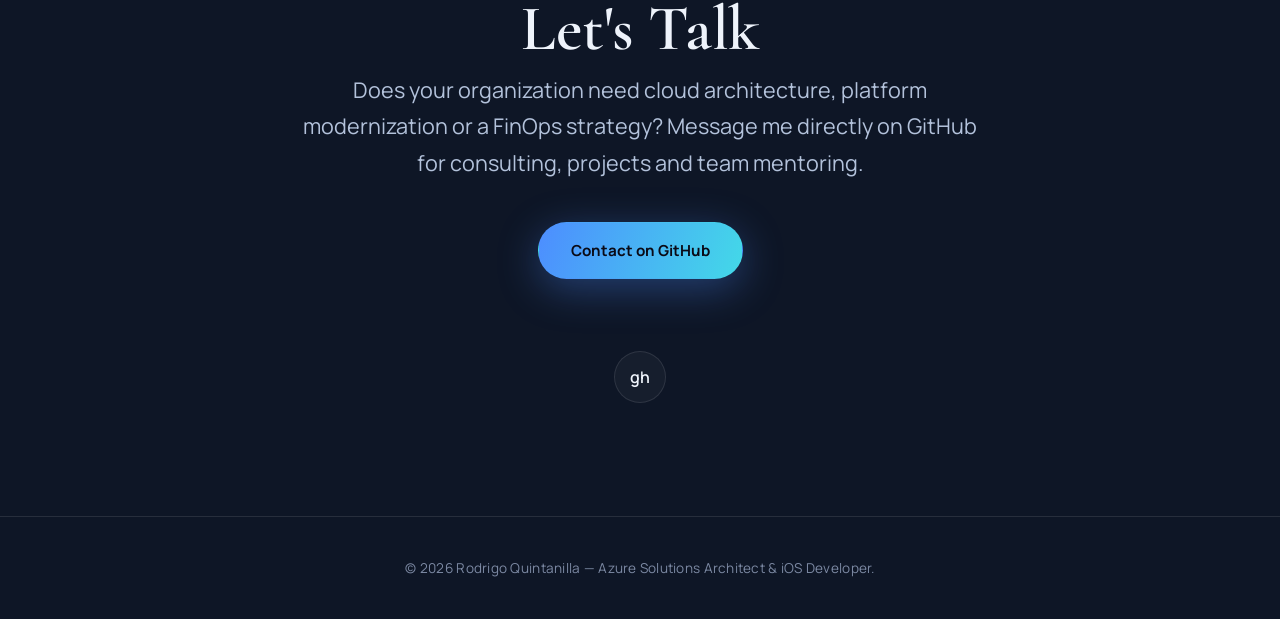
==== commit 7e7f1436: "feat(ui): premium design pass via taste-skill - Add asymmetric bento layout for services (breaks gen" ====
--- a/index.html
+++ b/index.html
@@ -89,6 +89,7 @@
     <!-- Services Section -->
     <section class="services" id="services">
         <div class="container">
+            <span class="section-eyebrow">What I do</span>
             <h2 class="section-title">Consulting Services</h2>
             <p class="section-subtitle">End-to-end cloud architecture and data governance solutions</p>
             
@@ -101,6 +102,7 @@
     <!-- Tech Stack Section -->
     <section class="tech" id="tech">
         <div class="container">
+            <span class="section-eyebrow">Stack &amp; expertise</span>
             <h2 class="section-title">Technologies &amp; Expertise</h2>
             <p class="section-subtitle">Stack and areas of specialization across cloud, data and development</p>
 
@@ -113,6 +115,7 @@
     <!-- Projects Section -->
     <section class="projects" id="projects">
         <div class="container">
+            <span class="section-eyebrow">Shipped &amp; live</span>
             <h2 class="section-title">Personal Projects</h2>
             <p class="section-subtitle">Only products published on the App Store and available to download</p>
             
--- a/assets/css/styles.css
+++ b/assets/css/styles.css
@@ -192,7 +192,7 @@
     margin-bottom: 1.75rem;
     font-weight: 600;
     letter-spacing: -0.01em;
-    white-space: nowrap;
+    text-wrap: balance;
 }
 
 .hero-eyebrow {
@@ -256,6 +256,10 @@
     box-shadow: 0 14px 50px color-mix(in srgb, var(--cyan) 40%, transparent);
 }
 
+.btn:active {
+    transform: translateY(0) scale(0.97);
+}
+
 .btn-secondary {
     background: var(--surface);
     border-color: var(--border);
@@ -364,6 +368,41 @@
     display: grid;
     grid-template-columns: repeat(auto-fit, minmax(300px, 1fr));
     gap: 1.5rem;
+}
+
+/* Asymmetric bento on wide screens — breaks the generic 3-column grid */
+@media (min-width: 992px) {
+    .services-grid {
+        grid-template-columns: repeat(6, 1fr);
+    }
+
+    .service-card {
+        grid-column: span 3;
+    }
+
+    .service-card:nth-child(1) {
+        grid-column: span 4;
+    }
+
+    .service-card:nth-child(2) {
+        grid-column: span 2;
+    }
+
+    .service-card:nth-child(3) {
+        grid-column: span 2;
+    }
+
+    .service-card:nth-child(4) {
+        grid-column: span 4;
+    }
+
+    .service-card:nth-child(5) {
+        grid-column: span 3;
+    }
+
+    .service-card:nth-child(6) {
+        grid-column: span 3;
+    }
 }
 
 .service-card {
@@ -507,6 +546,8 @@
 
 .project-card {
     position: relative;
+    display: flex;
+    flex-direction: column;
     background: var(--surface);
     border: 1px solid var(--border);
     border-radius: 1.5rem;
@@ -585,6 +626,9 @@
 .project-body {
     position: relative;
     z-index: 1;
+    display: flex;
+    flex-direction: column;
+    flex: 1;
 }
 
 .project-subtitle {
@@ -618,7 +662,8 @@
 }
 
 .project-actions {
-    margin-top: 0.5rem;
+    margin-top: auto;
+    padding-top: 0.5rem;
 }
 
 .project-link {
@@ -787,17 +832,20 @@
 
 .fade-in {
     opacity: 0;
-    animation: fadeInUp 0.8s cubic-bezier(0.22, 1, 0.36, 1) forwards;
+    animation: fadeInUp 0.9s cubic-bezier(0.22, 1, 0.36, 1) forwards;
+    will-change: transform, opacity, filter;
 }
 
 @keyframes fadeInUp {
     from {
         opacity: 0;
-        transform: translateY(28px);
+        transform: translateY(36px);
+        filter: blur(8px);
     }
     to {
         opacity: 1;
         transform: translateY(0);
+        filter: blur(0);
     }
 }
 
@@ -921,3 +969,60 @@
         font-size: 0.76rem;
     }
 }
+
+/* ============================================
+   PREMIUM UPGRADES (taste-skill: redesign + soft)
+   ============================================ */
+
+/* Eyebrow tags above section titles — agency-tier spatial rhythm */
+.section-eyebrow {
+    display: block;
+    text-align: center;
+    font-size: 0.7rem;
+    font-weight: 600;
+    letter-spacing: 0.3em;
+    text-transform: uppercase;
+    color: var(--cyan);
+    margin-bottom: 0.9rem;
+}
+
+/* Inner edge highlight on glass surfaces — simulates refracted light */
+.service-card,
+.tech-card,
+.project-card,
+.cert-chip {
+    box-shadow: inset 0 1px 0 rgba(255, 255, 255, 0.06);
+}
+
+.service-card:hover,
+.project-card:hover {
+    box-shadow:
+        inset 0 1px 0 rgba(255, 255, 255, 0.10),
+        0 18px 50px color-mix(in srgb, var(--violet) 22%, transparent);
+}
+
+/* Pressed/active feedback — physical click response */
+.project-link:active,
+.social-link:active,
+.cert-chip:active {
+    transform: translateY(0) scale(0.97);
+}
+
+/* Active navigation indicator (scrollspy) */
+nav a.active {
+    color: var(--text);
+}
+
+nav a.active::after {
+    width: 100%;
+}
+
+@media (prefers-reduced-motion: reduce) {
+    .service-card,
+    .tech-card,
+    .project-card,
+    .cert-chip,
+    .btn {
+        transition: none;
+    }
+}
